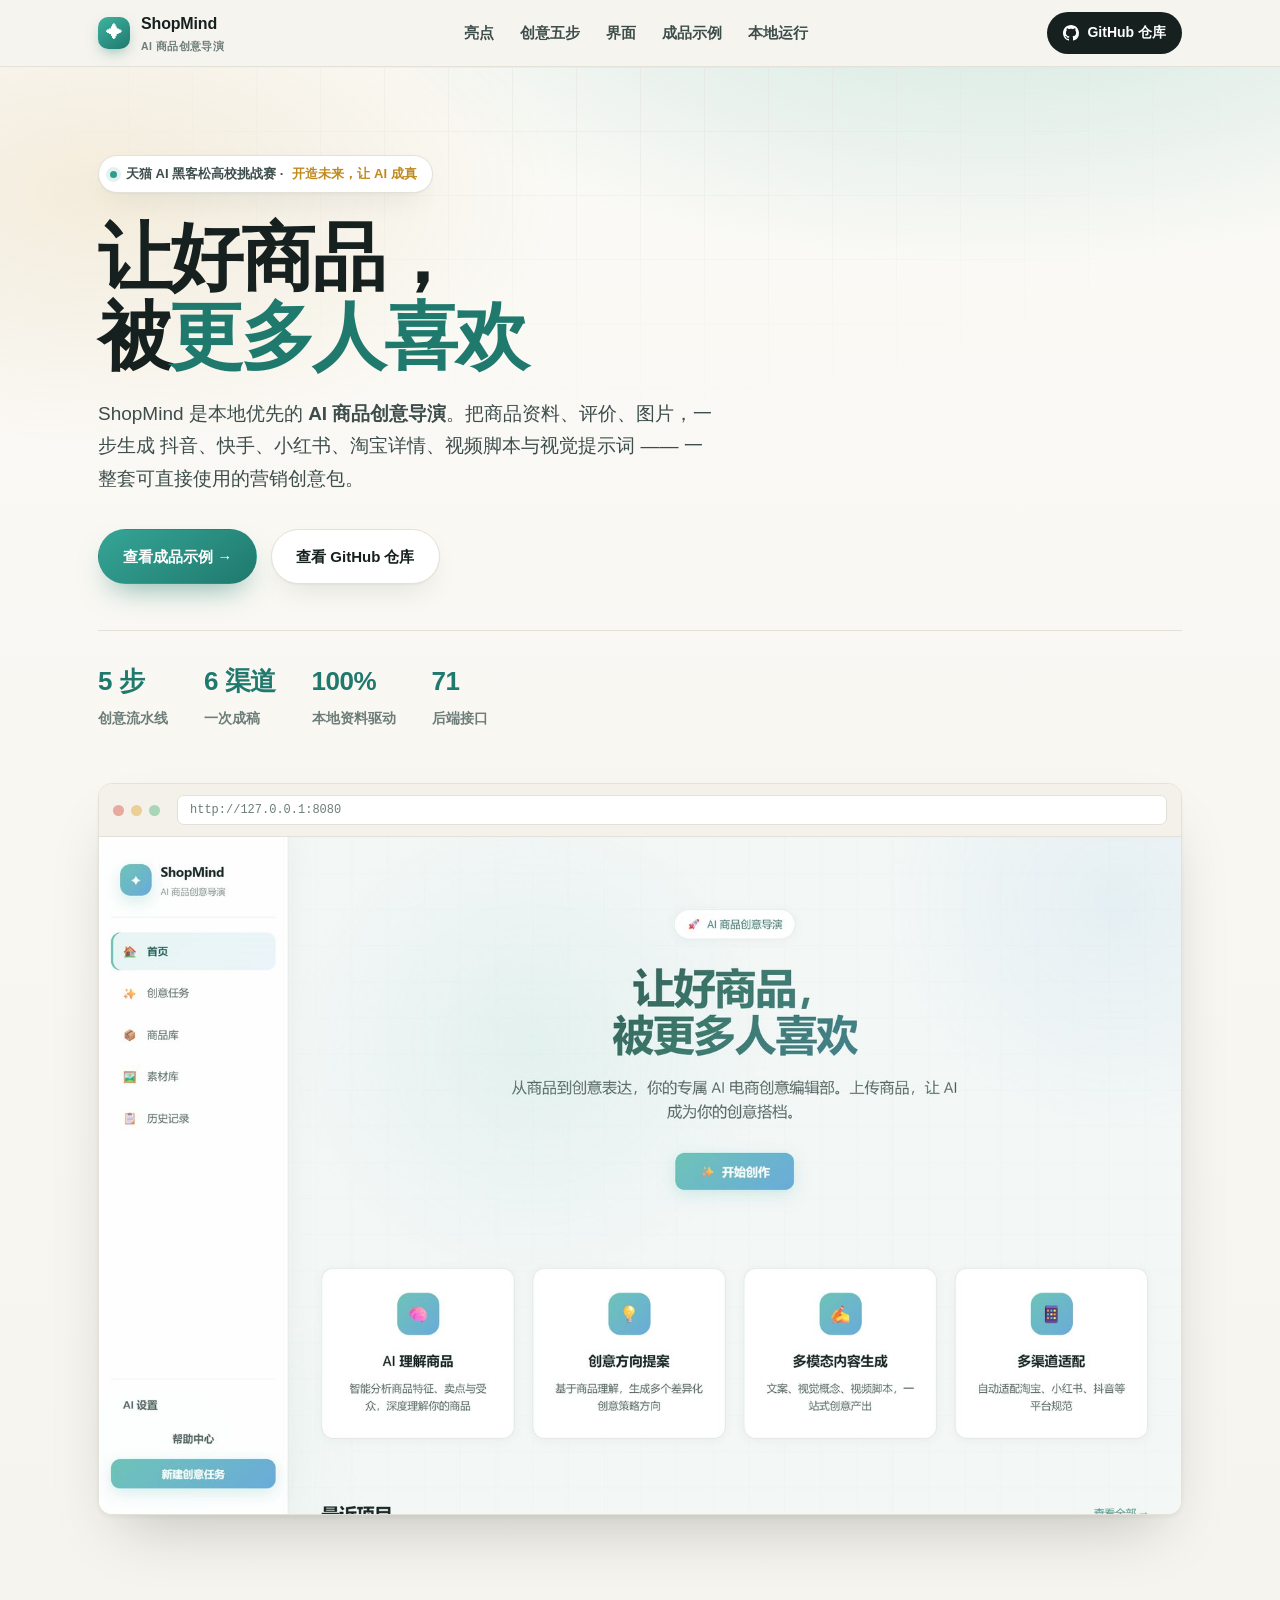
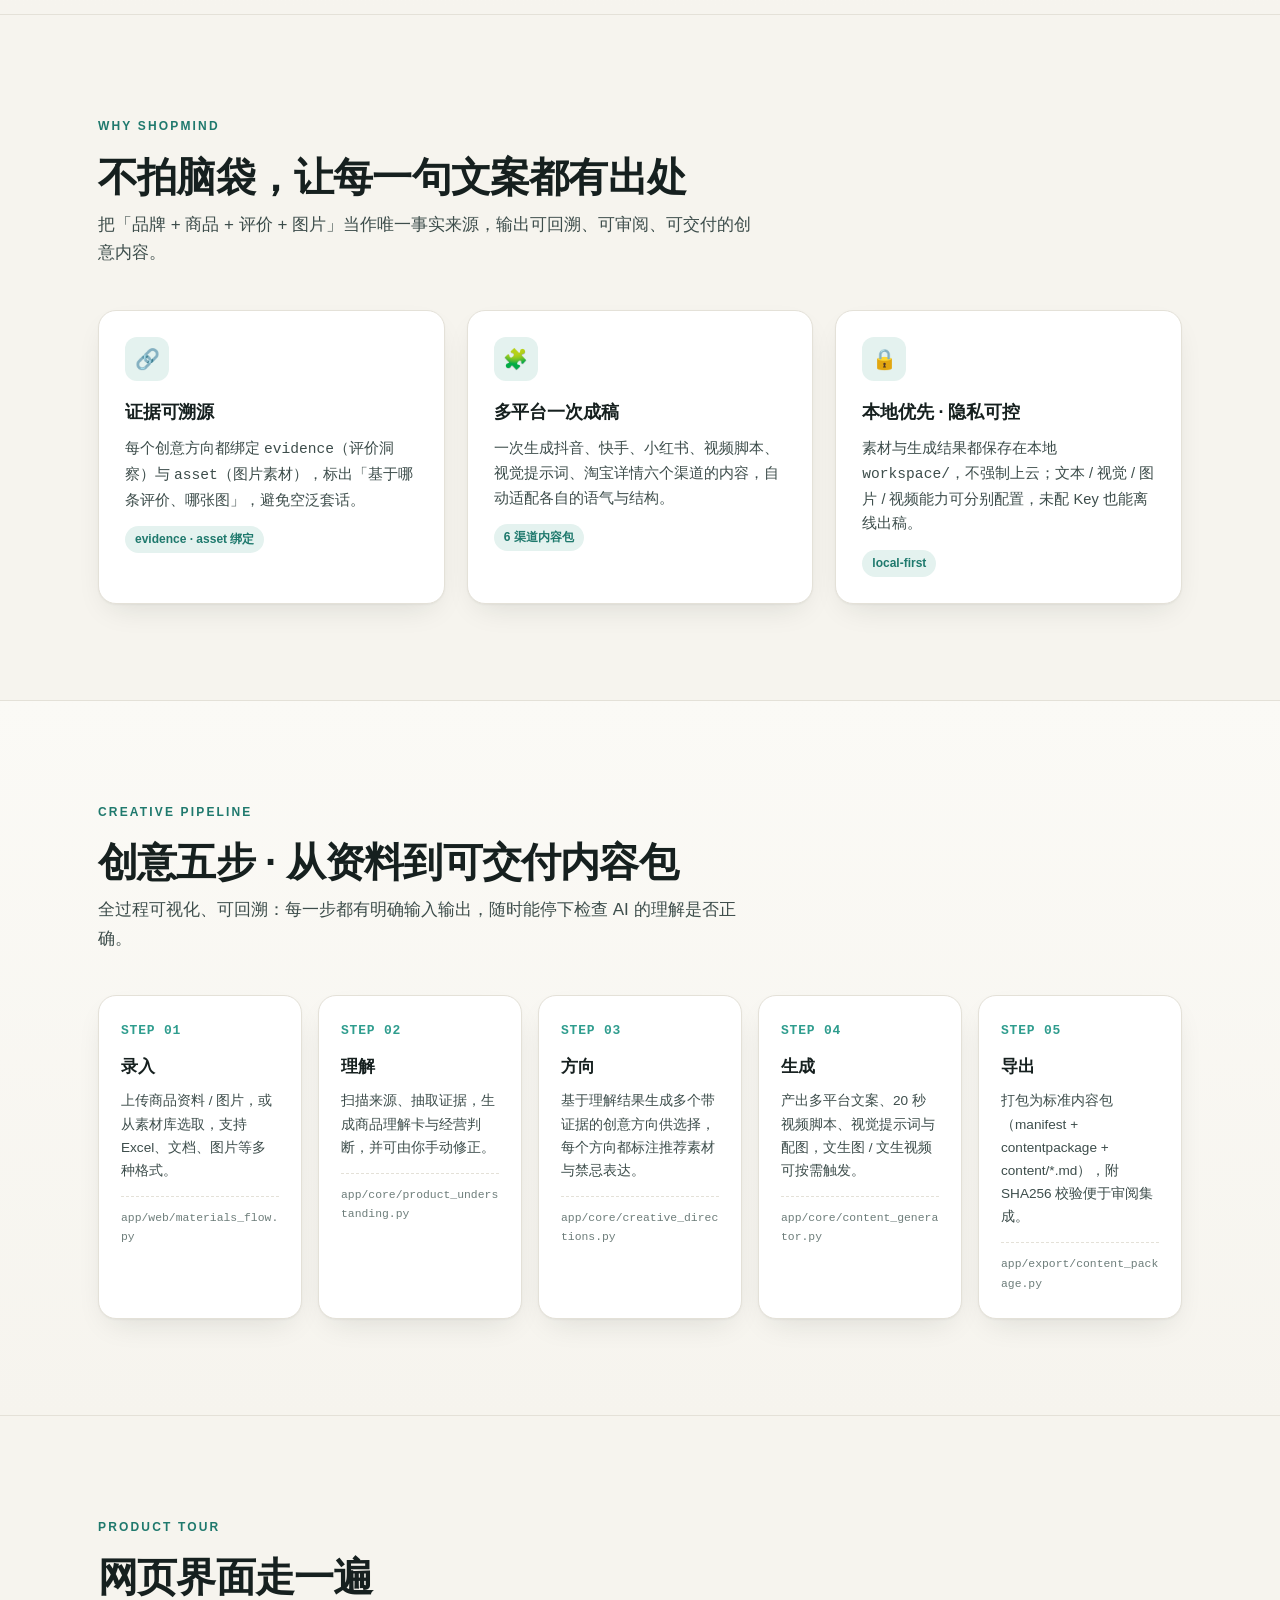
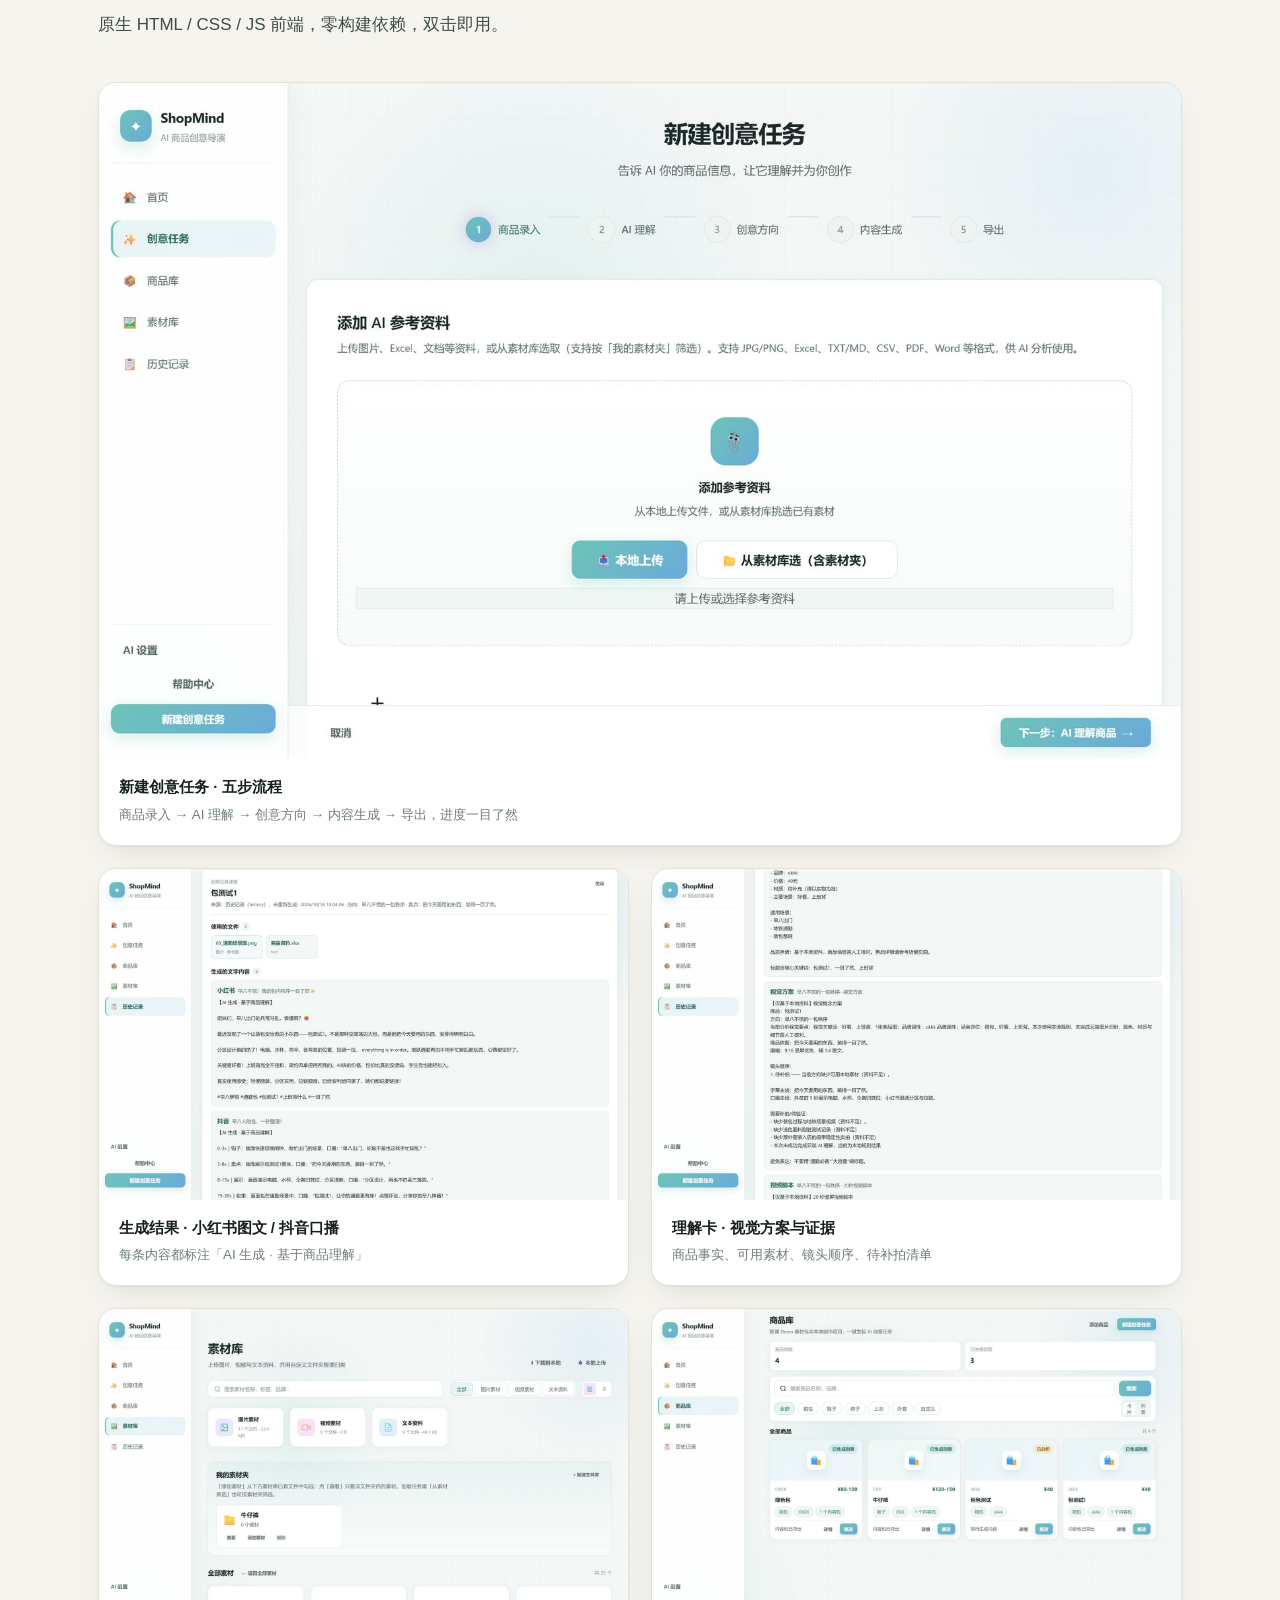
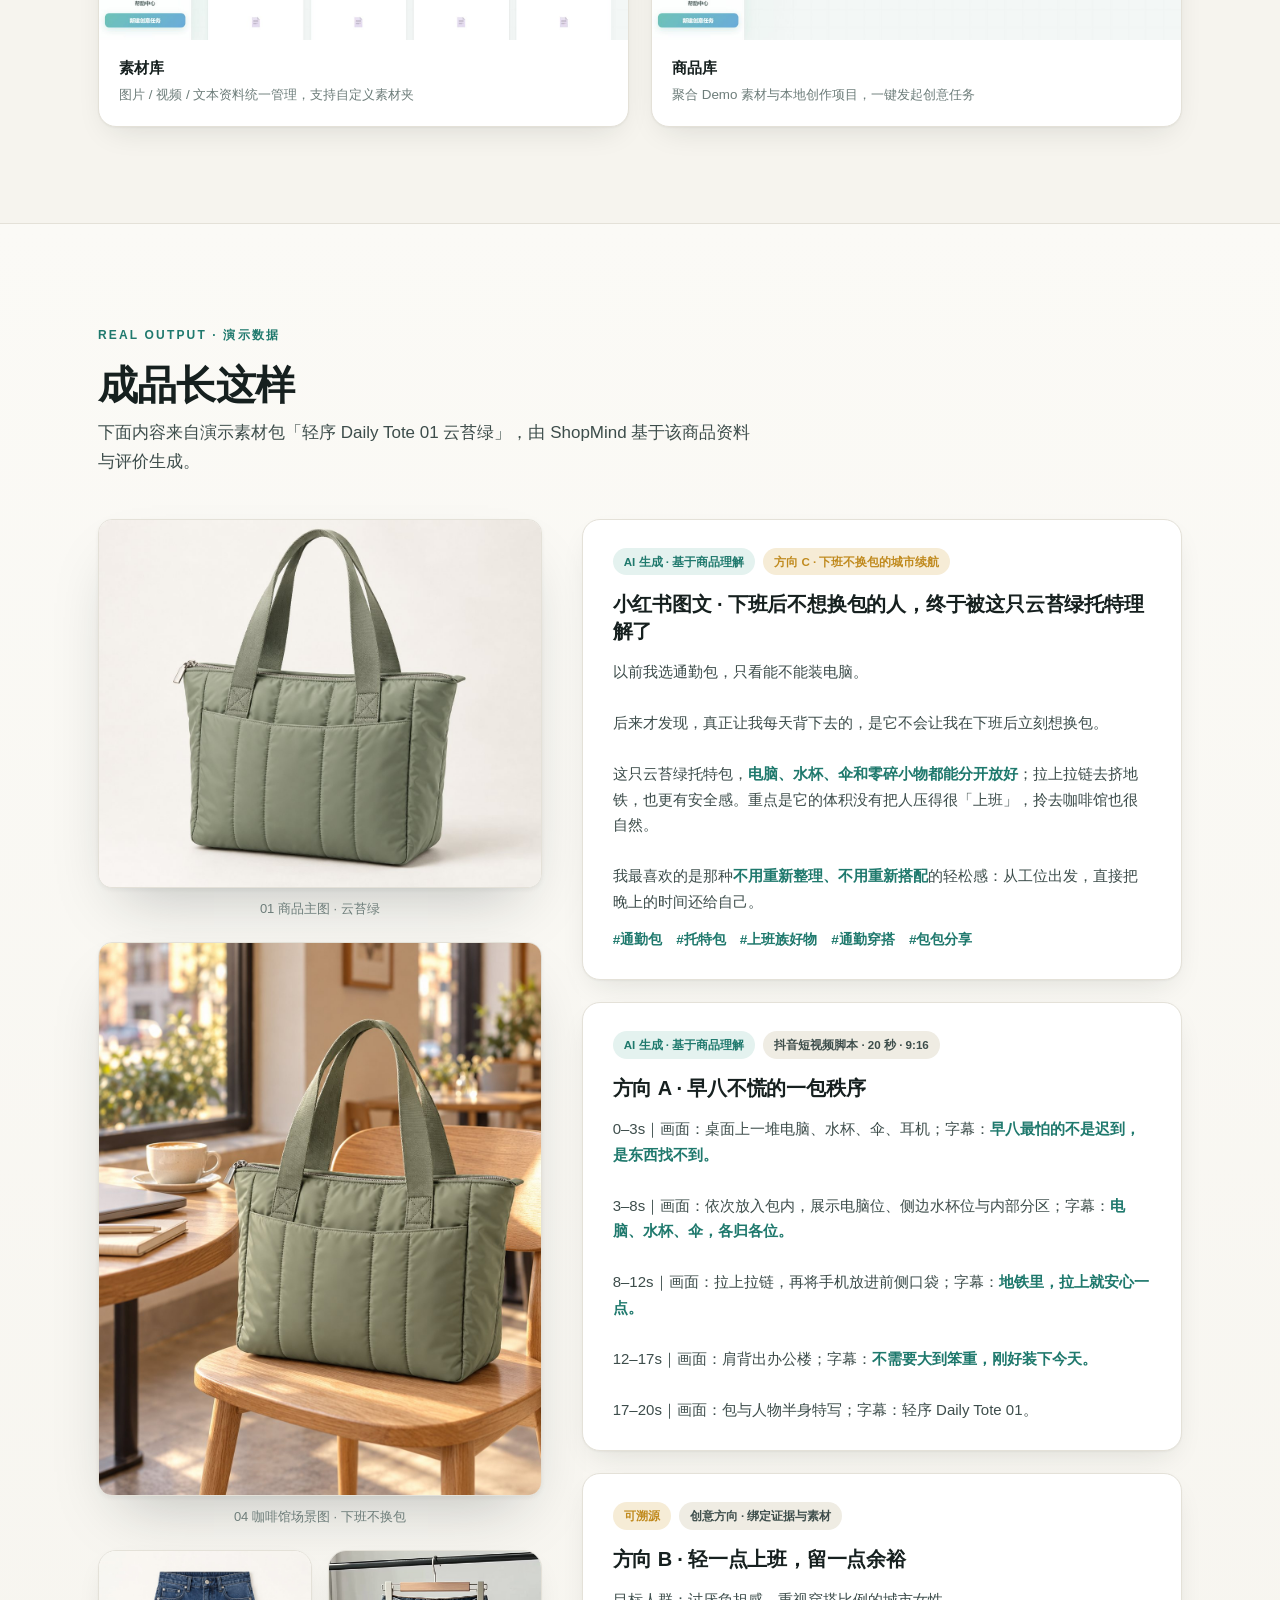
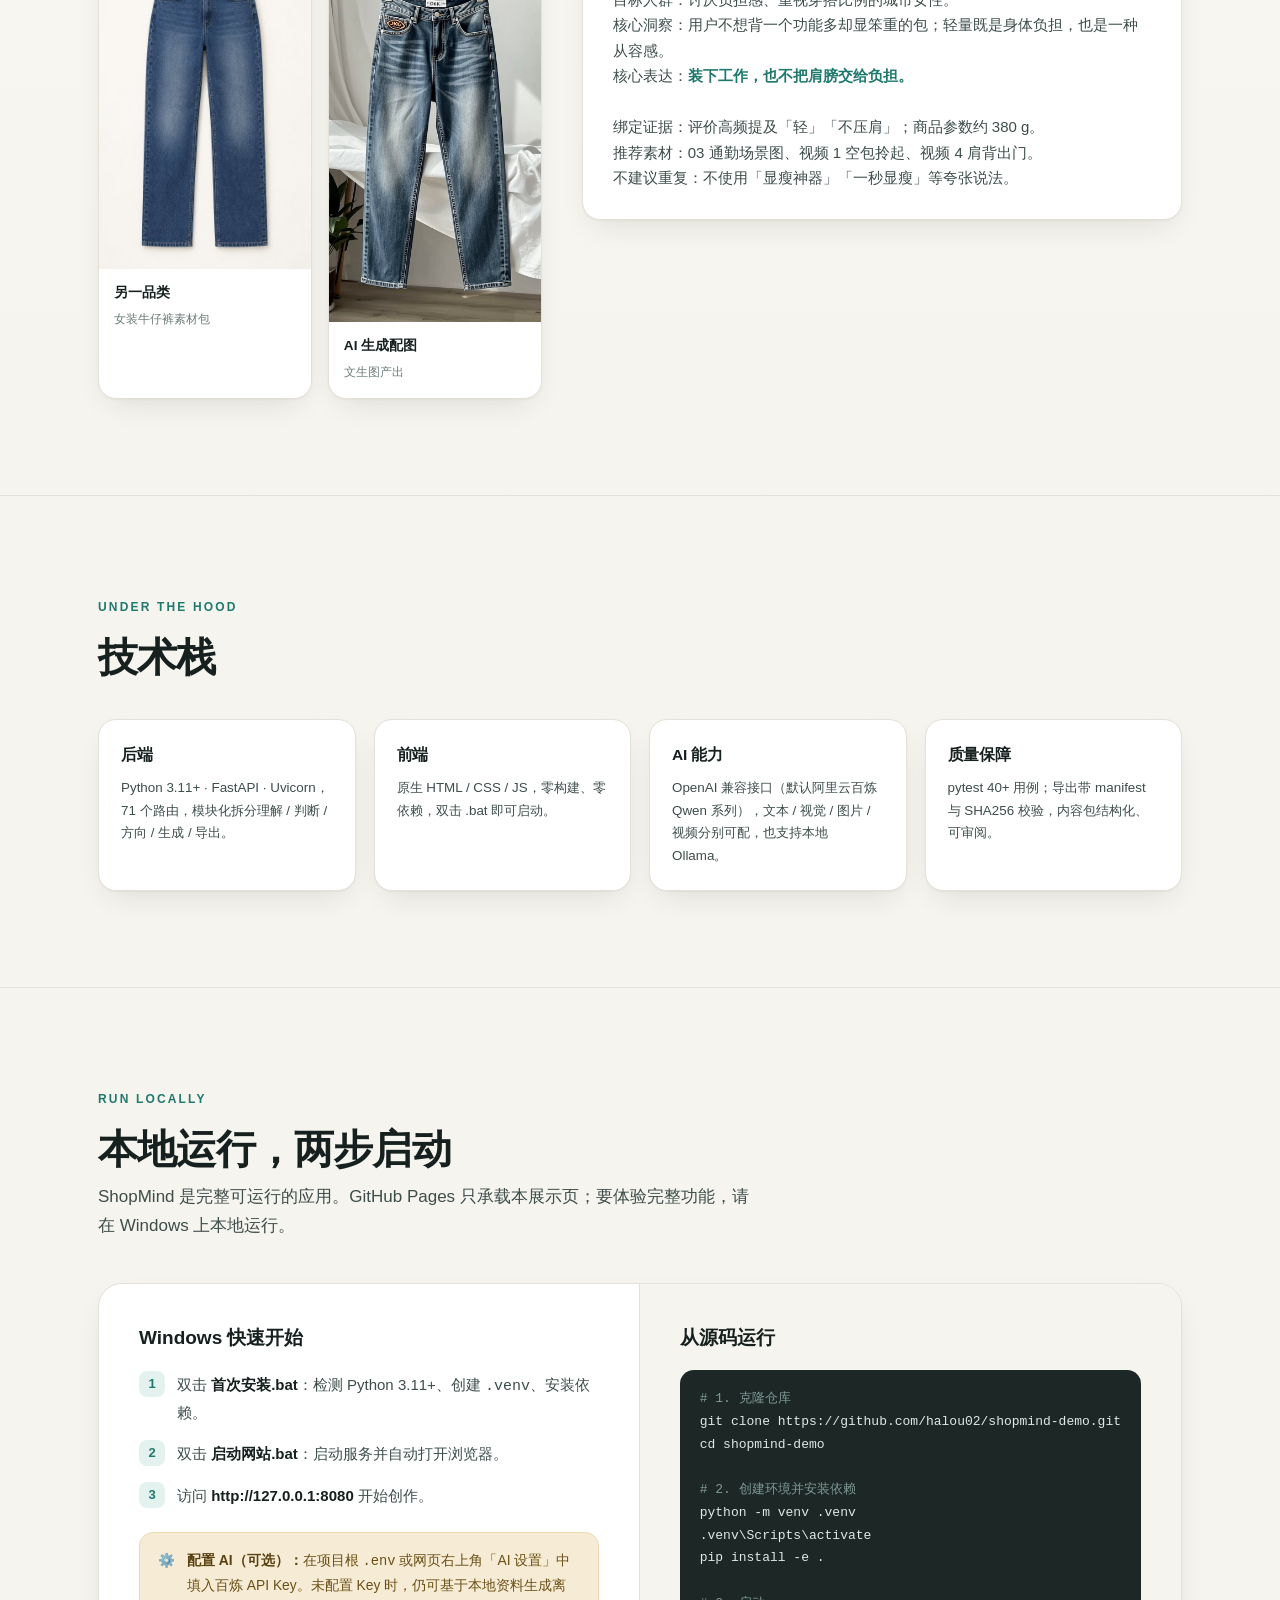
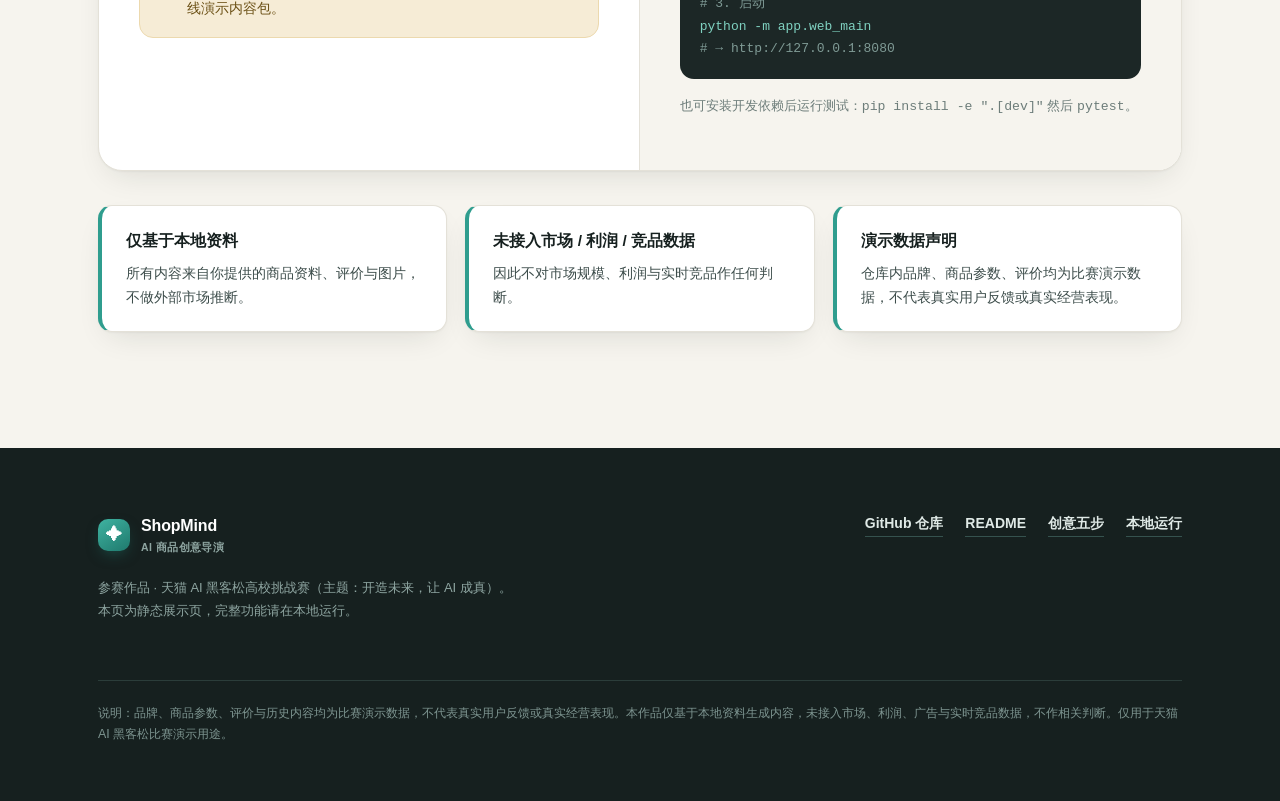
==== docs/index.html @ 2aa7b21a "docs: 新增 GitHub Pages 静态展示页（Hero/亮点/创意五步/界面/成品示例/本地运行/边界声明）" ====
<!DOCTYPE html>
<html lang="zh-CN">
<head>
<meta charset="UTF-8">
<meta name="viewport" content="width=device-width, initial-scale=1.0">
<title>ShopMind · AI 商品创意导演 | 天猫 AI 黑客松高校挑战赛</title>
<meta name="description" content="ShopMind —— 本地优先的 AI 商品创意导演。把商品资料、评价、图片，一步生成抖音 / 快手 / 小红书 / 淘宝详情 / 视频脚本 / 视觉提示词的整套营销创意包。">
<style>
  :root{
    --ink:#16201f;
    --ink-2:#3d4d4b;
    --ink-3:#6d7d7a;
    --teal:#2f9d8e;
    --teal-dark:#1f796d;
    --teal-soft:#e4f2ef;
    --sand:#f6f4ee;
    --sand-2:#efece3;
    --card:#ffffff;
    --line:#e4e1d8;
    --amber:#c08a1e;
    --amber-soft:#f6ecd6;
    --shadow:0 1px 2px rgba(22,32,31,.04),0 12px 32px -12px rgba(22,32,31,.14);
    --shadow-lg:0 2px 4px rgba(22,32,31,.05),0 30px 60px -24px rgba(22,32,31,.26);
    --r:18px;
    --maxw:1140px;
    --sans:-apple-system,BlinkMacSystemFont,"Segoe UI","PingFang SC","Hiragino Sans GB","Microsoft YaHei","Noto Sans SC",sans-serif;
  }
  *{box-sizing:border-box}
  html{scroll-behavior:smooth}
  body{
    margin:0;background:var(--sand);color:var(--ink);
    font-family:var(--sans);line-height:1.7;
    -webkit-font-smoothing:antialiased;text-rendering:optimizeLegibility;
  }
  a{color:inherit}
  img{max-width:100%;display:block}
  .wrap{max-width:var(--maxw);margin:0 auto;padding:0 28px}
  .eyebrow{
    font-size:12px;letter-spacing:.18em;text-transform:uppercase;
    color:var(--teal-dark);font-weight:700;
  }
  h2.section-title{
    font-size:clamp(26px,3.4vw,40px);line-height:1.2;margin:14px 0 10px;
    letter-spacing:-.02em;font-weight:800;
  }
  .section-sub{color:var(--ink-2);font-size:17px;max-width:660px;margin:0}
  section{padding:96px 0}
  hr.rule{border:none;border-top:1px solid var(--line);margin:0}

  /* ---------- NAV ---------- */
  header.nav{
    position:sticky;top:0;z-index:50;backdrop-filter:blur(14px);
    background:rgba(246,244,238,.82);border-bottom:1px solid var(--line);
  }
  .nav-inner{display:flex;align-items:center;justify-content:space-between;height:66px}
  .brand{display:flex;align-items:center;gap:11px;font-weight:800;letter-spacing:-.01em}
  .brand .mark{
    width:32px;height:32px;border-radius:10px;
    background:linear-gradient(145deg,#3fb3a1,#1f796d);
    display:grid;place-items:center;color:#fff;font-size:16px;
    box-shadow:0 6px 16px -6px rgba(31,121,109,.7);
  }
  .brand small{display:block;font-size:10.5px;color:var(--ink-3);font-weight:600;letter-spacing:.04em}
  .nav-links{display:flex;gap:26px;font-size:14.5px;font-weight:600;color:var(--ink-2)}
  .nav-links a{text-decoration:none;transition:color .2s}
  .nav-links a:hover{color:var(--teal-dark)}
  .nav-cta{
    display:inline-flex;align-items:center;gap:8px;background:var(--ink);color:#fff;
    font-size:14px;font-weight:700;text-decoration:none;padding:9px 16px;border-radius:999px;
    transition:transform .2s,background .2s;
  }
  .nav-cta:hover{background:var(--teal-dark);transform:translateY(-1px)}
  @media(max-width:820px){.nav-links{display:none}}

  /* ---------- HERO ---------- */
  .hero{
    position:relative;overflow:hidden;
    padding:88px 0 100px;
    background:
      radial-gradient(1100px 520px at 78% -8%, rgba(47,157,142,.22), transparent 62%),
      radial-gradient(760px 420px at 8% 8%, rgba(192,138,30,.12), transparent 60%),
      linear-gradient(180deg,#fbfaf6, var(--sand));
  }
  .hero::before{
    content:"";position:absolute;inset:0;pointer-events:none;opacity:.5;
    background-image:linear-gradient(var(--line) 1px,transparent 1px),
                     linear-gradient(90deg,var(--line) 1px,transparent 1px);
    background-size:64px 64px;
    -webkit-mask-image:radial-gradient(900px 500px at 50% 0%,#000,transparent 72%);
            mask-image:radial-gradient(900px 500px at 50% 0%,#000,transparent 72%);
  }
  .hero-inner{position:relative}
  .badge{
    display:inline-flex;align-items:center;gap:9px;
    background:#fff;border:1px solid var(--line);border-radius:999px;
    padding:7px 15px 7px 11px;font-size:13px;font-weight:600;color:var(--ink-2);
    box-shadow:var(--shadow);
  }
  .badge .dot{width:7px;height:7px;border-radius:50%;background:var(--teal);box-shadow:0 0 0 4px var(--teal-soft)}
  .badge b{color:var(--amber);font-weight:800}
  h1.hero-title{
    font-size:clamp(38px,6.4vw,74px);line-height:1.06;letter-spacing:-.035em;
    font-weight:850;margin:26px 0 0;max-width:16ch;
  }
  h1.hero-title .hl{
    color:var(--teal-dark);position:relative;white-space:nowrap;
  }
  h1.hero-title .hl::after{
    content:"";position:absolute;left:0;right:0;bottom:.04em;height:.22em;
    background:rgba(47,157,142,.18);border-radius:4px;z-index:-1;
  }
  .hero-lead{font-size:clamp(16px,1.55vw,19px);color:var(--ink-2);max-width:620px;margin:22px 0 0}
  .hero-actions{display:flex;flex-wrap:wrap;gap:14px;margin-top:34px}
  .btn{
    display:inline-flex;align-items:center;gap:9px;font-size:15px;font-weight:700;
    text-decoration:none;padding:14px 24px;border-radius:999px;transition:all .2s;
    border:1px solid transparent;
  }
  .btn-primary{
    background:linear-gradient(145deg,#35a596,#1f796d);color:#fff;
    box-shadow:0 14px 30px -12px rgba(31,121,109,.6);
  }
  .btn-primary:hover{transform:translateY(-2px);box-shadow:0 18px 36px -12px rgba(31,121,109,.7)}
  .btn-ghost{background:#fff;border-color:var(--line);color:var(--ink);box-shadow:var(--shadow)}
  .btn-ghost:hover{border-color:var(--teal);color:var(--teal-dark);transform:translateY(-2px)}
  .hero-stats{
    display:flex;flex-wrap:wrap;gap:36px;margin-top:46px;padding-top:28px;
    border-top:1px solid var(--line);
  }
  .hero-stats .stat b{display:block;font-size:26px;font-weight:850;letter-spacing:-.02em;color:var(--teal-dark)}
  .hero-stats .stat span{font-size:13.5px;color:var(--ink-3);font-weight:600}

  /* ---------- BROWSER FRAME ---------- */
  .frame{
    border-radius:14px;overflow:hidden;background:#fff;
    border:1px solid var(--line);box-shadow:var(--shadow-lg);
  }
  .frame .bar{
    display:flex;align-items:center;gap:7px;padding:11px 14px;
    background:#f3f1ea;border-bottom:1px solid var(--line);
  }
  .frame .bar i{width:11px;height:11px;border-radius:50%;background:#d8d4c8}
  .frame .bar i:nth-child(1){background:#e8a9a0}
  .frame .bar i:nth-child(2){background:#eccf94}
  .frame .bar i:nth-child(3){background:#a9d6b9}
  .frame .bar .url{
    margin-left:10px;flex:1;background:#fff;border:1px solid var(--line);
    border-radius:7px;padding:4px 12px;font-size:12px;color:var(--ink-3);
    font-family:ui-monospace,Menlo,Consolas,monospace;
  }
  .hero-shot{margin-top:52px}
  .hero-shot .frame{transform:perspective(1600px) rotateX(0deg)}

  /* ---------- CARD GRID ---------- */
  .grid{display:grid;gap:22px}
  .g3{grid-template-columns:repeat(3,1fr)}
  .g4{grid-template-columns:repeat(4,1fr)}
  @media(max-width:900px){.g3,.g4{grid-template-columns:1fr 1fr}}
  @media(max-width:600px){.g3,.g4{grid-template-columns:1fr}}
  .card{
    background:var(--card);border:1px solid var(--line);border-radius:var(--r);
    padding:26px;box-shadow:var(--shadow);transition:transform .25s,box-shadow .25s;
  }
  .card:hover{transform:translateY(-4px);box-shadow:var(--shadow-lg)}
  .card .ico{
    width:44px;height:44px;border-radius:12px;display:grid;place-items:center;
    background:var(--teal-soft);color:var(--teal-dark);font-size:20px;margin-bottom:16px;
  }
  .card h3{margin:0 0 8px;font-size:18px;font-weight:800;letter-spacing:-.01em}
  .card p{margin:0;color:var(--ink-2);font-size:14.6px}
  .card .tag{
    display:inline-block;margin-top:14px;font-size:12px;font-weight:700;
    color:var(--teal-dark);background:var(--teal-soft);padding:3px 10px;border-radius:999px;
  }

  /* ---------- STEPS ---------- */
  .steps{display:grid;gap:16px;grid-template-columns:repeat(5,1fr)}
  @media(max-width:960px){.steps{grid-template-columns:1fr 1fr}}
  @media(max-width:560px){.steps{grid-template-columns:1fr}}
  .step{
    position:relative;background:#fff;border:1px solid var(--line);border-radius:var(--r);
    padding:24px 22px;box-shadow:var(--shadow);
  }
  .step .n{
    font-family:ui-monospace,Menlo,Consolas,monospace;font-size:13px;font-weight:700;
    color:var(--teal);letter-spacing:.06em;
  }
  .step h3{margin:10px 0 8px;font-size:17px;font-weight:800}
  .step p{margin:0;font-size:13.6px;color:var(--ink-2)}
  .step code{
    display:block;margin-top:14px;font-size:11.4px;color:var(--ink-3);
    font-family:ui-monospace,Menlo,Consolas,monospace;word-break:break-all;
    padding-top:12px;border-top:1px dashed var(--line);
  }

  /* ---------- GALLERY ---------- */
  .gallery{display:grid;grid-template-columns:1fr 1fr;gap:22px;align-items:start}
  @media(max-width:800px){.gallery{grid-template-columns:1fr}}
  .shot{background:#fff;border:1px solid var(--line);border-radius:var(--r);overflow:hidden;box-shadow:var(--shadow)}
  .shot .cap{padding:15px 20px 18px}
  .shot .cap b{font-size:15px;font-weight:800;display:block}
  .shot .cap span{font-size:13.4px;color:var(--ink-3)}
  .shot.lg{grid-column:1/-1}

  /* ---------- OUTPUT SAMPLE ---------- */
  .sample{display:grid;grid-template-columns:.85fr 1.15fr;gap:40px;align-items:start}
  @media(max-width:860px){.sample{grid-template-columns:1fr}}
  .copybox{
    background:#fff;border:1px solid var(--line);border-radius:var(--r);
    padding:28px 30px;box-shadow:var(--shadow);
  }
  .copybox .meta{
    display:flex;flex-wrap:wrap;gap:8px;margin-bottom:16px;
  }
  .pill{
    font-size:11.6px;font-weight:700;padding:4px 11px;border-radius:999px;
    background:var(--sand-2);color:var(--ink-2);
  }
  .pill.ai{background:var(--teal-soft);color:var(--teal-dark)}
  .pill.ev{background:var(--amber-soft);color:var(--amber)}
  .copybox h3{margin:6px 0 14px;font-size:20px;font-weight:800;letter-spacing:-.01em;line-height:1.35}
  .copybox .body{font-size:15px;color:var(--ink-2);white-space:pre-line}
  .copybox .body em{color:var(--teal-dark);font-style:normal;font-weight:700}
  .copybox .hashtags{margin-top:14px;font-size:13.6px;color:var(--teal-dark);font-weight:600}
  .scene{margin-bottom:22px}
  .scene .frame{border-radius:14px}
  .scene .cap{font-size:13px;color:var(--ink-3);margin-top:10px;text-align:center}
  .mini-grid{display:grid;grid-template-columns:1fr 1fr;gap:16px;margin-top:20px}
  .mini-grid .shot .cap{padding:12px 15px 14px}
  .mini-grid .shot .cap b{font-size:13.6px}
  .mini-grid .shot .cap span{font-size:12.2px}

  /* ---------- ARCH ---------- */
  .arch{display:grid;grid-template-columns:repeat(4,1fr);gap:18px}
  @media(max-width:900px){.arch{grid-template-columns:1fr 1fr}}
  @media(max-width:560px){.arch{grid-template-columns:1fr}}
  .arch .card{padding:22px}
  .arch .card h3{font-size:15.5px}
  .arch .card p{font-size:13.4px}

  /* ---------- RUN ---------- */
  .run{background:#fff;border:1px solid var(--line);border-radius:24px;box-shadow:var(--shadow);overflow:hidden}
  .run-grid{display:grid;grid-template-columns:1fr 1fr}
  @media(max-width:800px){.run-grid{grid-template-columns:1fr}}
  .run-col{padding:38px 40px}
  .run-col+.run-col{border-left:1px solid var(--line);background:var(--sand)}
  @media(max-width:800px){.run-col+.run-col{border-left:none;border-top:1px solid var(--line)}}
  .run ol{margin:18px 0 0;padding-left:0;list-style:none;counter-reset:s}
  .run ol li{position:relative;padding-left:38px;margin-bottom:16px;font-size:15px;color:var(--ink-2)}
  .run ol li::before{
    counter-increment:s;content:counter(s);
    position:absolute;left:0;top:-1px;width:26px;height:26px;border-radius:8px;
    background:var(--teal-soft);color:var(--teal-dark);font-weight:800;font-size:13px;
    display:grid;place-items:center;
  }
  .run ol li b{color:var(--ink);font-weight:800}
  pre.code{
    background:#1c2726;color:#dfe9e6;border-radius:14px;padding:18px 20px;
    font-family:ui-monospace,Menlo,Consolas,monospace;font-size:13px;line-height:1.75;
    overflow-x:auto;margin:16px 0 0;
  }
  pre.code .c{color:#7f9a95}
  pre.code .k{color:#7fd1c0}
  .notice{
    display:flex;gap:12px;background:var(--amber-soft);border:1px solid #ecd9ae;
    border-radius:14px;padding:16px 18px;margin-top:24px;font-size:13.8px;color:#6b5015;
  }
  .notice b{color:#5a4210}

  /* ---------- BOUNDARY ---------- */
  .boundary{display:grid;grid-template-columns:repeat(3,1fr);gap:18px}
  @media(max-width:800px){.boundary{grid-template-columns:1fr}}
  .bd{
    background:#fff;border:1px solid var(--line);border-left:4px solid var(--teal);
    border-radius:14px;padding:22px 24px;box-shadow:var(--shadow);
  }
  .bd h3{margin:0 0 8px;font-size:15.5px;font-weight:800}
  .bd p{margin:0;font-size:13.8px;color:var(--ink-2)}

  /* ---------- FOOTER ---------- */
  footer{background:#16201f;color:#c8d4d1;padding:64px 0 46px;margin-top:20px}
  footer .wrap{display:flex;flex-wrap:wrap;gap:32px;justify-content:space-between;align-items:flex-start}
  footer .brand{color:#fff}
  footer .brand small{color:#8ea5a1}
  footer a.fl{color:#dfe9e6;text-decoration:none;border-bottom:1px solid #35524e}
  footer a.fl:hover{color:#fff}
  footer .fin{font-size:13px;color:#8ea5a1;max-width:560px;margin-top:20px;line-height:1.75}
  footer .flinks{display:flex;gap:22px;flex-wrap:wrap;font-size:14px;font-weight:600}
  .disclaimer{
    margin-top:44px;padding-top:22px;border-top:1px solid #2b3d3a;
    font-size:12.4px;color:#7d9490;
  }
</style>
</head>
<body>

<header class="nav">
  <div class="wrap nav-inner">
    <div class="brand">
      <span class="mark">✦</span>
      <span>ShopMind<small>AI 商品创意导演</small></span>
    </div>
    <nav class="nav-links">
      <a href="#value">亮点</a>
      <a href="#flow">创意五步</a>
      <a href="#ui">界面</a>
      <a href="#output">成品示例</a>
      <a href="#run">本地运行</a>
    </nav>
    <a class="nav-cta" href="https://github.com/halou02/shopmind-demo" target="_blank" rel="noopener">
      <svg width="16" height="16" viewBox="0 0 16 16" fill="currentColor" aria-hidden="true"><path d="M8 0C3.58 0 0 3.58 0 8c0 3.54 2.29 6.53 5.47 7.59.4.07.55-.17.55-.38 0-.19-.01-.82-.01-1.49-2.01.37-2.53-.49-2.69-.94-.09-.23-.48-.94-.82-1.13-.28-.15-.68-.52-.01-.53.63-.01 1.08.58 1.23.82.72 1.21 1.87.87 2.33.66.07-.52.28-.87.51-1.07-1.78-.2-3.64-.89-3.64-3.95 0-.87.31-1.59.82-2.15-.08-.2-.36-1.02.08-2.12 0 0 .67-.21 2.2.82.64-.18 1.32-.27 2-.27.68 0 1.36.09 2 .27 1.53-1.04 2.2-.82 2.2-.82.44 1.1.16 1.92.08 2.12.51.56.82 1.27.82 2.15 0 3.07-1.87 3.75-3.65 3.95.29.25.54.73.54 1.48 0 1.07-.01 1.93-.01 2.2 0 .21.15.46.55.38A8.01 8.01 0 0 0 16 8c0-4.42-3.58-8-8-8z"/></svg>
      GitHub 仓库
    </a>
  </div>
</header>

<!-- HERO -->
<section class="hero">
  <div class="wrap hero-inner">
    <span class="badge"><span class="dot"></span>天猫 AI 黑客松高校挑战赛 · <b>开造未来，让 AI 成真</b></span>
    <h1 class="hero-title">让好商品，<br>被<span class="hl">更多人喜欢</span></h1>
    <p class="hero-lead">
      ShopMind 是本地优先的 <strong>AI 商品创意导演</strong>。把商品资料、评价、图片，一步生成
      抖音、快手、小红书、淘宝详情、视频脚本与视觉提示词 —— 一整套可直接使用的营销创意包。
    </p>
    <div class="hero-actions">
      <a class="btn btn-primary" href="#output">查看成品示例 →</a>
      <a class="btn btn-ghost" href="https://github.com/halou02/shopmind-demo" target="_blank" rel="noopener">查看 GitHub 仓库</a>
    </div>
    <div class="hero-stats">
      <div class="stat"><b>5 步</b><span>创意流水线</span></div>
      <div class="stat"><b>6 渠道</b><span>一次成稿</span></div>
      <div class="stat"><b>100%</b><span>本地资料驱动</span></div>
      <div class="stat"><b>71</b><span>后端接口</span></div>
    </div>

    <div class="hero-shot">
      <div class="frame">
        <div class="bar"><i></i><i></i><i></i><span class="url">http://127.0.0.1:8080</span></div>
        <img src="./assets/shot-home.jpg" alt="ShopMind 首页界面" loading="lazy">
      </div>
    </div>
  </div>
</section>

<hr class="rule">

<!-- VALUE -->
<section id="value">
  <div class="wrap">
    <span class="eyebrow">Why ShopMind</span>
    <h2 class="section-title">不拍脑袋，让每一句文案都有出处</h2>
    <p class="section-sub">把「品牌 + 商品 + 评价 + 图片」当作唯一事实来源，输出可回溯、可审阅、可交付的创意内容。</p>
    <div class="grid g3" style="margin-top:42px">
      <div class="card">
        <div class="ico">🔗</div>
        <h3>证据可溯源</h3>
        <p>每个创意方向都绑定 <code>evidence</code>（评价洞察）与 <code>asset</code>（图片素材），标出「基于哪条评价、哪张图」，避免空泛套话。</p>
        <span class="tag">evidence · asset 绑定</span>
      </div>
      <div class="card">
        <div class="ico">🧩</div>
        <h3>多平台一次成稿</h3>
        <p>一次生成抖音、快手、小红书、视频脚本、视觉提示词、淘宝详情六个渠道的内容，自动适配各自的语气与结构。</p>
        <span class="tag">6 渠道内容包</span>
      </div>
      <div class="card">
        <div class="ico">🔒</div>
        <h3>本地优先 · 隐私可控</h3>
        <p>素材与生成结果都保存在本地 <code>workspace/</code>，不强制上云；文本 / 视觉 / 图片 / 视频能力可分别配置，未配 Key 也能离线出稿。</p>
        <span class="tag">local-first</span>
      </div>
    </div>
  </div>
</section>

<hr class="rule">

<!-- FLOW -->
<section id="flow" style="background:linear-gradient(180deg,#fbfaf6,var(--sand))">
  <div class="wrap">
    <span class="eyebrow">Creative Pipeline</span>
    <h2 class="section-title">创意五步 · 从资料到可交付内容包</h2>
    <p class="section-sub">全过程可视化、可回溯：每一步都有明确输入输出，随时能停下检查 AI 的理解是否正确。</p>
    <div class="steps" style="margin-top:42px">
      <div class="step">
        <div class="n">STEP 01</div>
        <h3>录入</h3>
        <p>上传商品资料 / 图片，或从素材库选取，支持 Excel、文档、图片等多种格式。</p>
        <code>app/web/materials_flow.py</code>
      </div>
      <div class="step">
        <div class="n">STEP 02</div>
        <h3>理解</h3>
        <p>扫描来源、抽取证据，生成商品理解卡与经营判断，并可由你手动修正。</p>
        <code>app/core/product_understanding.py</code>
      </div>
      <div class="step">
        <div class="n">STEP 03</div>
        <h3>方向</h3>
        <p>基于理解结果生成多个带证据的创意方向供选择，每个方向都标注推荐素材与禁忌表达。</p>
        <code>app/core/creative_directions.py</code>
      </div>
      <div class="step">
        <div class="n">STEP 04</div>
        <h3>生成</h3>
        <p>产出多平台文案、20 秒视频脚本、视觉提示词与配图，文生图 / 文生视频可按需触发。</p>
        <code>app/core/content_generator.py</code>
      </div>
      <div class="step">
        <div class="n">STEP 05</div>
        <h3>导出</h3>
        <p>打包为标准内容包（manifest + contentpackage + content/*.md），附 SHA256 校验便于审阅集成。</p>
        <code>app/export/content_package.py</code>
      </div>
    </div>
  </div>
</section>

<hr class="rule">

<!-- UI -->
<section id="ui">
  <div class="wrap">
    <span class="eyebrow">Product Tour</span>
    <h2 class="section-title">网页界面走一遍</h2>
    <p class="section-sub">原生 HTML / CSS / JS 前端，零构建依赖，双击即用。</p>
    <div class="gallery" style="margin-top:42px">
      <div class="shot lg">
        <img src="./assets/shot-steps.jpg" alt="新建创意任务 · 创意五步流程" loading="lazy">
        <div class="cap"><b>新建创意任务 · 五步流程</b><span>商品录入 → AI 理解 → 创意方向 → 内容生成 → 导出，进度一目了然</span></div>
      </div>
      <div class="shot">
        <img src="./assets/shot-detail.jpg" alt="生成的文字内容" loading="lazy">
        <div class="cap"><b>生成结果 · 小红书图文 / 抖音口播</b><span>每条内容都标注「AI 生成 · 基于商品理解」</span></div>
      </div>
      <div class="shot">
        <img src="./assets/shot-detail2.jpg" alt="商品理解卡与视觉方案" loading="lazy">
        <div class="cap"><b>理解卡 · 视觉方案与证据</b><span>商品事实、可用素材、镜头顺序、待补拍清单</span></div>
      </div>
      <div class="shot">
        <img src="./assets/shot-materials.jpg" alt="素材库" loading="lazy">
        <div class="cap"><b>素材库</b><span>图片 / 视频 / 文本资料统一管理，支持自定义素材夹</span></div>
      </div>
      <div class="shot">
        <img src="./assets/shot-library.jpg" alt="商品库" loading="lazy">
        <div class="cap"><b>商品库</b><span>聚合 Demo 素材与本地创作项目，一键发起创意任务</span></div>
      </div>
    </div>
  </div>
</section>

<hr class="rule">

<!-- OUTPUT -->
<section id="output" style="background:linear-gradient(180deg,#fbfaf6,var(--sand))">
  <div class="wrap">
    <span class="eyebrow">Real Output · 演示数据</span>
    <h2 class="section-title">成品长这样</h2>
    <p class="section-sub">下面内容来自演示素材包「轻序 Daily Tote 01 云苔绿」，由 ShopMind 基于该商品资料与评价生成。</p>

    <div class="sample" style="margin-top:42px">
      <div>
        <div class="scene">
          <div class="frame"><img src="./assets/product-bag.jpg" alt="云苔绿通勤托特包 商品主图" loading="lazy"></div>
          <div class="cap">01 商品主图 · 云苔绿</div>
        </div>
        <div class="scene">
          <div class="frame"><img src="./assets/product-bag-scene.jpg" alt="咖啡馆场景图" loading="lazy"></div>
          <div class="cap">04 咖啡馆场景图 · 下班不换包</div>
        </div>
        <div class="mini-grid">
          <div class="shot"><img src="./assets/product-jeans.jpg" alt="牛仔裤商品图" loading="lazy"><div class="cap"><b>另一品类</b><span>女装牛仔裤素材包</span></div></div>
          <div class="shot"><img src="./assets/ai-01.jpg" alt="AI 生成配图" loading="lazy"><div class="cap"><b>AI 生成配图</b><span>文生图产出</span></div></div>
        </div>
      </div>

      <div>
        <div class="copybox">
          <div class="meta">
            <span class="pill ai">AI 生成 · 基于商品理解</span>
            <span class="pill ev">方向 C · 下班不换包的城市续航</span>
          </div>
          <h3>小红书图文 · 下班后不想换包的人，终于被这只云苔绿托特理解了</h3>
          <div class="body">以前我选通勤包，只看能不能装电脑。

后来才发现，真正让我每天背下去的，是它不会让我在下班后立刻想换包。

这只云苔绿托特包，<em>电脑、水杯、伞和零碎小物都能分开放好</em>；拉上拉链去挤地铁，也更有安全感。重点是它的体积没有把人压得很「上班」，拎去咖啡馆也很自然。

我最喜欢的是那种<em>不用重新整理、不用重新搭配</em>的轻松感：从工位出发，直接把晚上的时间还给自己。</div>
          <div class="hashtags">#通勤包　#托特包　#上班族好物　#通勤穿搭　#包包分享</div>
        </div>

        <div class="copybox" style="margin-top:22px">
          <div class="meta">
            <span class="pill ai">AI 生成 · 基于商品理解</span>
            <span class="pill">抖音短视频脚本 · 20 秒 · 9:16</span>
          </div>
          <h3>方向 A · 早八不慌的一包秩序</h3>
          <div class="body">0–3s｜画面：桌面上一堆电脑、水杯、伞、耳机；字幕：<em>早八最怕的不是迟到，是东西找不到。</em>

3–8s｜画面：依次放入包内，展示电脑位、侧边水杯位与内部分区；字幕：<em>电脑、水杯、伞，各归各位。</em>

8–12s｜画面：拉上拉链，再将手机放进前侧口袋；字幕：<em>地铁里，拉上就安心一点。</em>

12–17s｜画面：肩背出办公楼；字幕：<em>不需要大到笨重，刚好装下今天。</em>

17–20s｜画面：包与人物半身特写；字幕：轻序 Daily Tote 01。</div>
        </div>

        <div class="copybox" style="margin-top:22px">
          <div class="meta">
            <span class="pill ev">可溯源</span>
            <span class="pill">创意方向 · 绑定证据与素材</span>
          </div>
          <h3>方向 B · 轻一点上班，留一点余裕</h3>
          <div class="body">目标人群：讨厌负担感、重视穿搭比例的城市女性。
核心洞察：用户不想背一个功能多却显笨重的包；轻量既是身体负担，也是一种从容感。
核心表达：<em>装下工作，也不把肩膀交给负担。</em>

绑定证据：评价高频提及「轻」「不压肩」；商品参数约 380 g。
推荐素材：03 通勤场景图、视频 1 空包拎起、视频 4 肩背出门。
不建议重复：不使用「显瘦神器」「一秒显瘦」等夸张说法。</div>
        </div>
      </div>
    </div>
  </div>
</section>

<hr class="rule">

<!-- TECH -->
<section id="tech">
  <div class="wrap">
    <span class="eyebrow">Under The Hood</span>
    <h2 class="section-title">技术栈</h2>
    <div class="arch" style="margin-top:38px">
      <div class="card"><h3>后端</h3><p>Python 3.11+ · FastAPI · Uvicorn，71 个路由，模块化拆分理解 / 判断 / 方向 / 生成 / 导出。</p></div>
      <div class="card"><h3>前端</h3><p>原生 HTML / CSS / JS，零构建、零依赖，双击 .bat 即可启动。</p></div>
      <div class="card"><h3>AI 能力</h3><p>OpenAI 兼容接口（默认阿里云百炼 Qwen 系列），文本 / 视觉 / 图片 / 视频分别可配，也支持本地 Ollama。</p></div>
      <div class="card"><h3>质量保障</h3><p>pytest 40+ 用例；导出带 manifest 与 SHA256 校验，内容包结构化、可审阅。</p></div>
    </div>
  </div>
</section>

<hr class="rule">

<!-- RUN -->
<section id="run">
  <div class="wrap">
    <span class="eyebrow">Run Locally</span>
    <h2 class="section-title">本地运行，两步启动</h2>
    <p class="section-sub">ShopMind 是完整可运行的应用。GitHub Pages 只承载本展示页；要体验完整功能，请在 Windows 上本地运行。</p>

    <div class="run" style="margin-top:42px">
      <div class="run-grid">
        <div class="run-col">
          <h3 style="margin:0 0 4px;font-size:19px">Windows 快速开始</h3>
          <ol>
            <li>双击 <b>首次安装.bat</b>：检测 Python 3.11+、创建 <code>.venv</code>、安装依赖。</li>
            <li>双击 <b>启动网站.bat</b>：启动服务并自动打开浏览器。</li>
            <li>访问 <b>http://127.0.0.1:8080</b> 开始创作。</li>
          </ol>
          <div class="notice">
            <span>⚙️</span>
            <span><b>配置 AI（可选）：</b>在项目根 <code>.env</code> 或网页右上角「AI 设置」中填入百炼 API Key。未配置 Key 时，仍可基于本地资料生成离线演示内容包。</span>
          </div>
        </div>
        <div class="run-col">
          <h3 style="margin:0 0 4px;font-size:19px">从源码运行</h3>
<pre class="code"><span class="c"># 1. 克隆仓库</span>
git clone https://github.com/halou02/shopmind-demo.git
cd shopmind-demo

<span class="c"># 2. 创建环境并安装依赖</span>
python -m venv .venv
.venv\Scripts\activate
pip install -e .

<span class="c"># 3. 启动</span>
<span class="k">python -m app.web_main</span>
<span class="c"># → http://127.0.0.1:8080</span></pre>
          <p style="font-size:13.2px;color:var(--ink-3);margin-top:16px">
            也可安装开发依赖后运行测试：<code>pip install -e ".[dev]"</code> 然后 <code>pytest</code>。
          </p>
        </div>
      </div>
    </div>

    <div class="boundary" style="margin-top:34px">
      <div class="bd"><h3>仅基于本地资料</h3><p>所有内容来自你提供的商品资料、评价与图片，不做外部市场推断。</p></div>
      <div class="bd"><h3>未接入市场 / 利润 / 竞品数据</h3><p>因此不对市场规模、利润与实时竞品作任何判断。</p></div>
      <div class="bd"><h3>演示数据声明</h3><p>仓库内品牌、商品参数、评价均为比赛演示数据，不代表真实用户反馈或真实经营表现。</p></div>
    </div>
  </div>
</section>

<!-- FOOTER -->
<footer>
  <div class="wrap">
    <div>
      <div class="brand">
        <span class="mark">✦</span>
        <span>ShopMind<small>AI 商品创意导演</small></span>
      </div>
      <p class="fin">参赛作品 · 天猫 AI 黑客松高校挑战赛（主题：开造未来，让 AI 成真）。<br>本页为静态展示页，完整功能请在本地运行。</p>
    </div>
    <div class="flinks">
      <a class="fl" href="https://github.com/halou02/shopmind-demo" target="_blank" rel="noopener">GitHub 仓库</a>
      <a class="fl" href="https://github.com/halou02/shopmind-demo#readme" target="_blank" rel="noopener">README</a>
      <a class="fl" href="#flow">创意五步</a>
      <a class="fl" href="#run">本地运行</a>
    </div>
  </div>
  <div class="wrap">
    <p class="disclaimer">
      说明：品牌、商品参数、评价与历史内容均为比赛演示数据，不代表真实用户反馈或真实经营表现。本作品仅基于本地资料生成内容，未接入市场、利润、广告与实时竞品数据，不作相关判断。仅用于天猫 AI 黑客松比赛演示用途。
    </p>
  </div>
</footer>

</body>
</html>
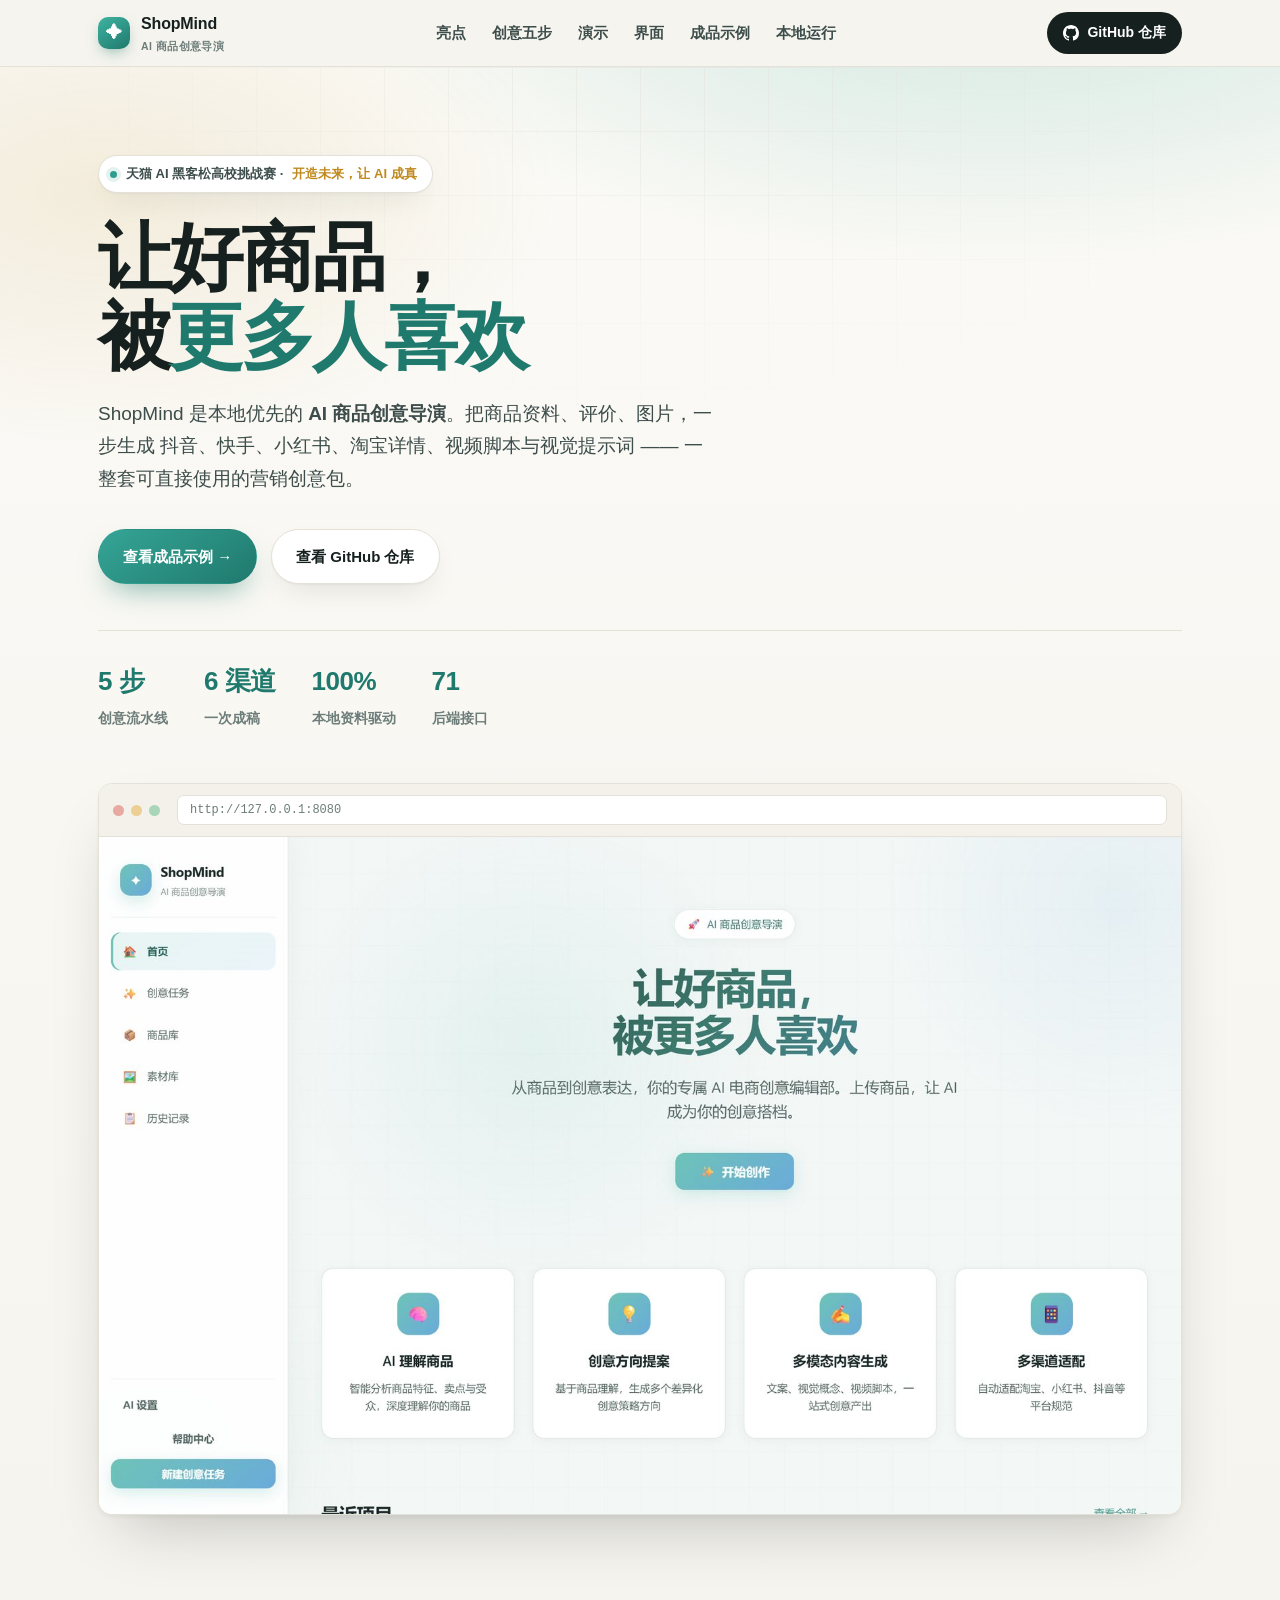
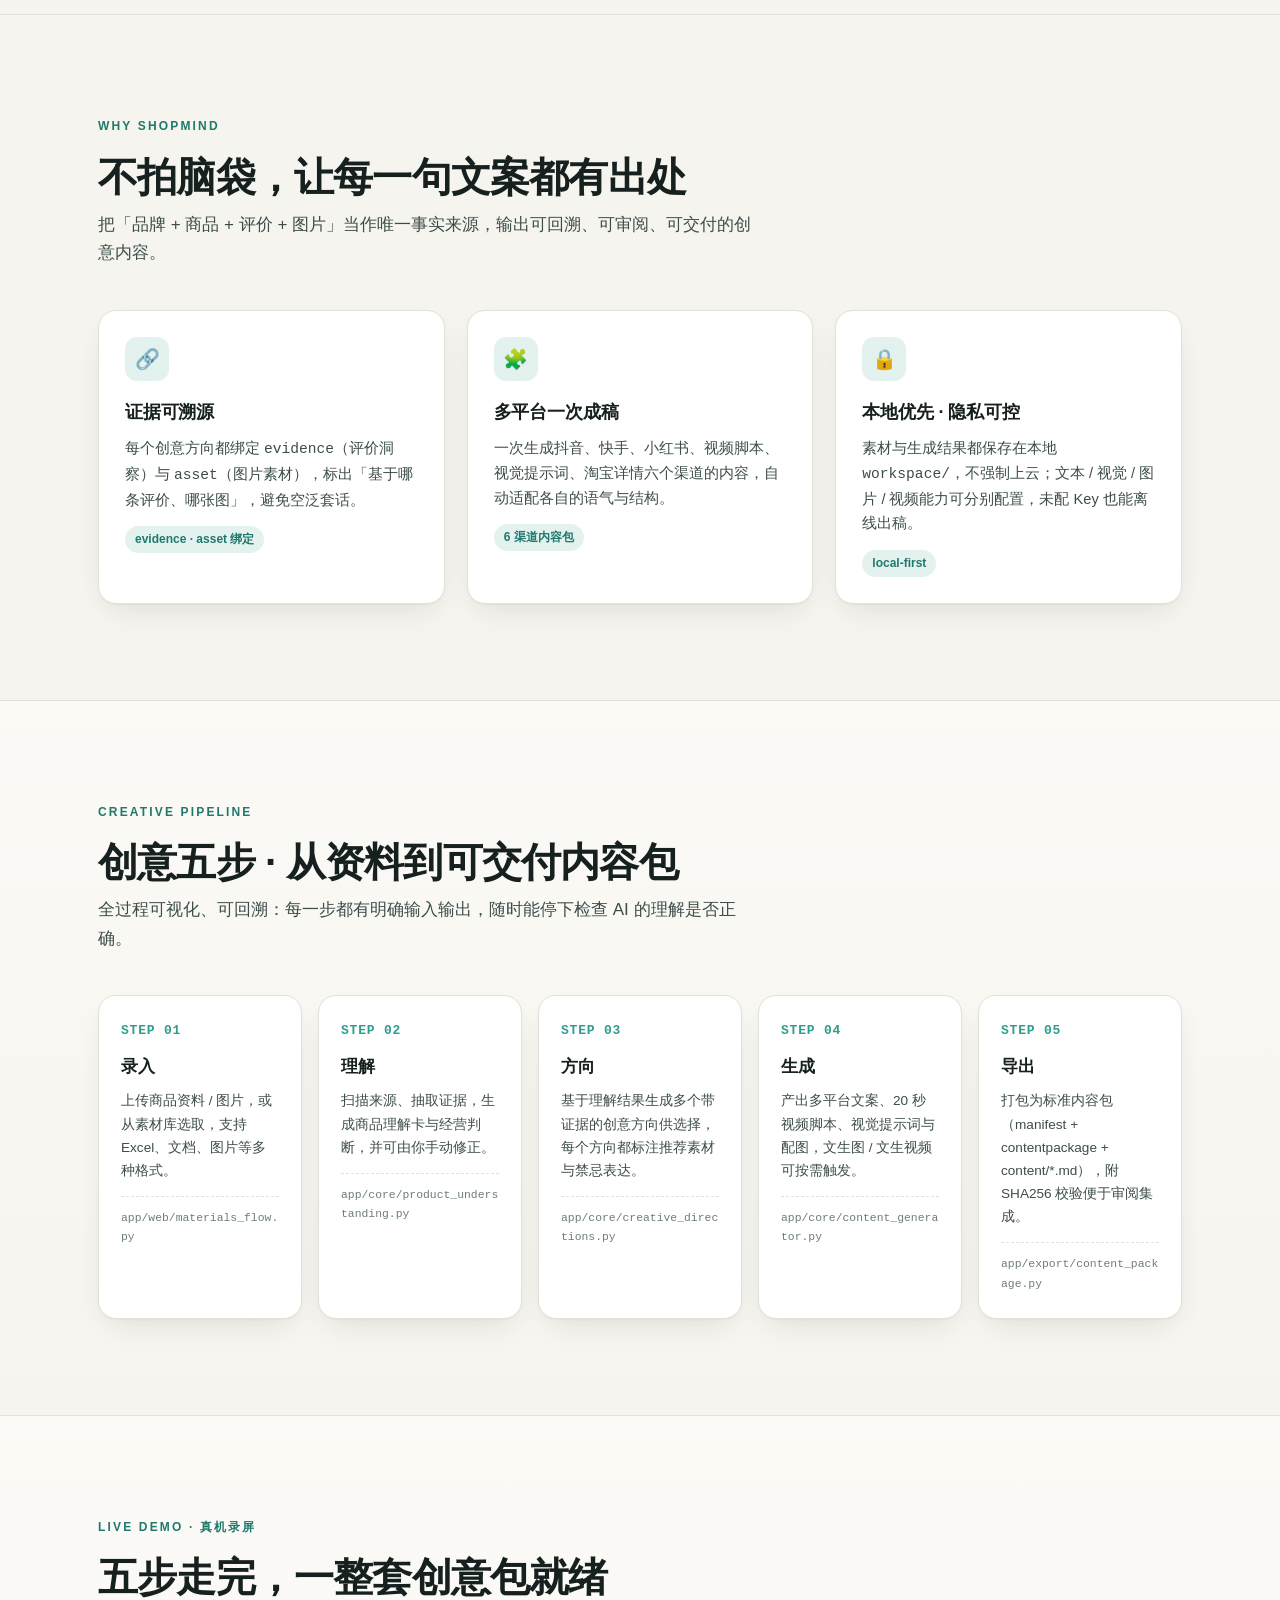
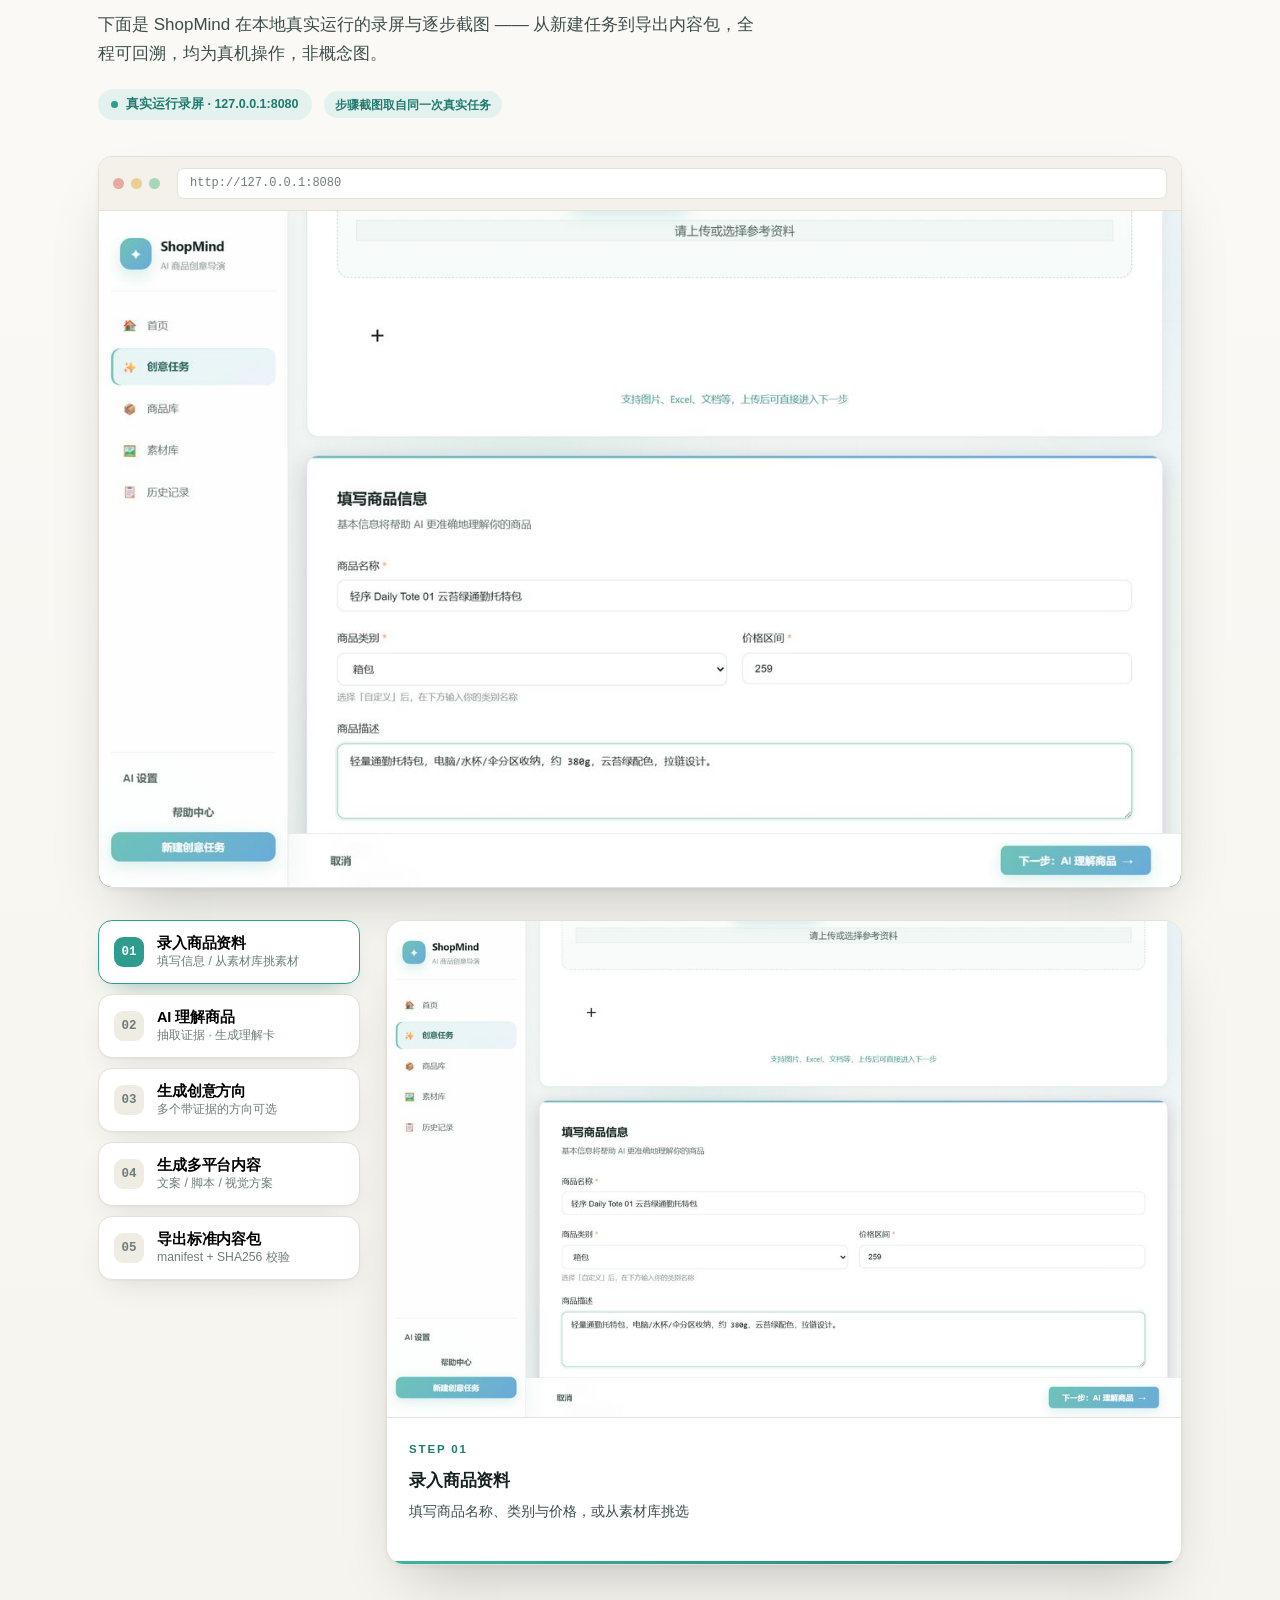
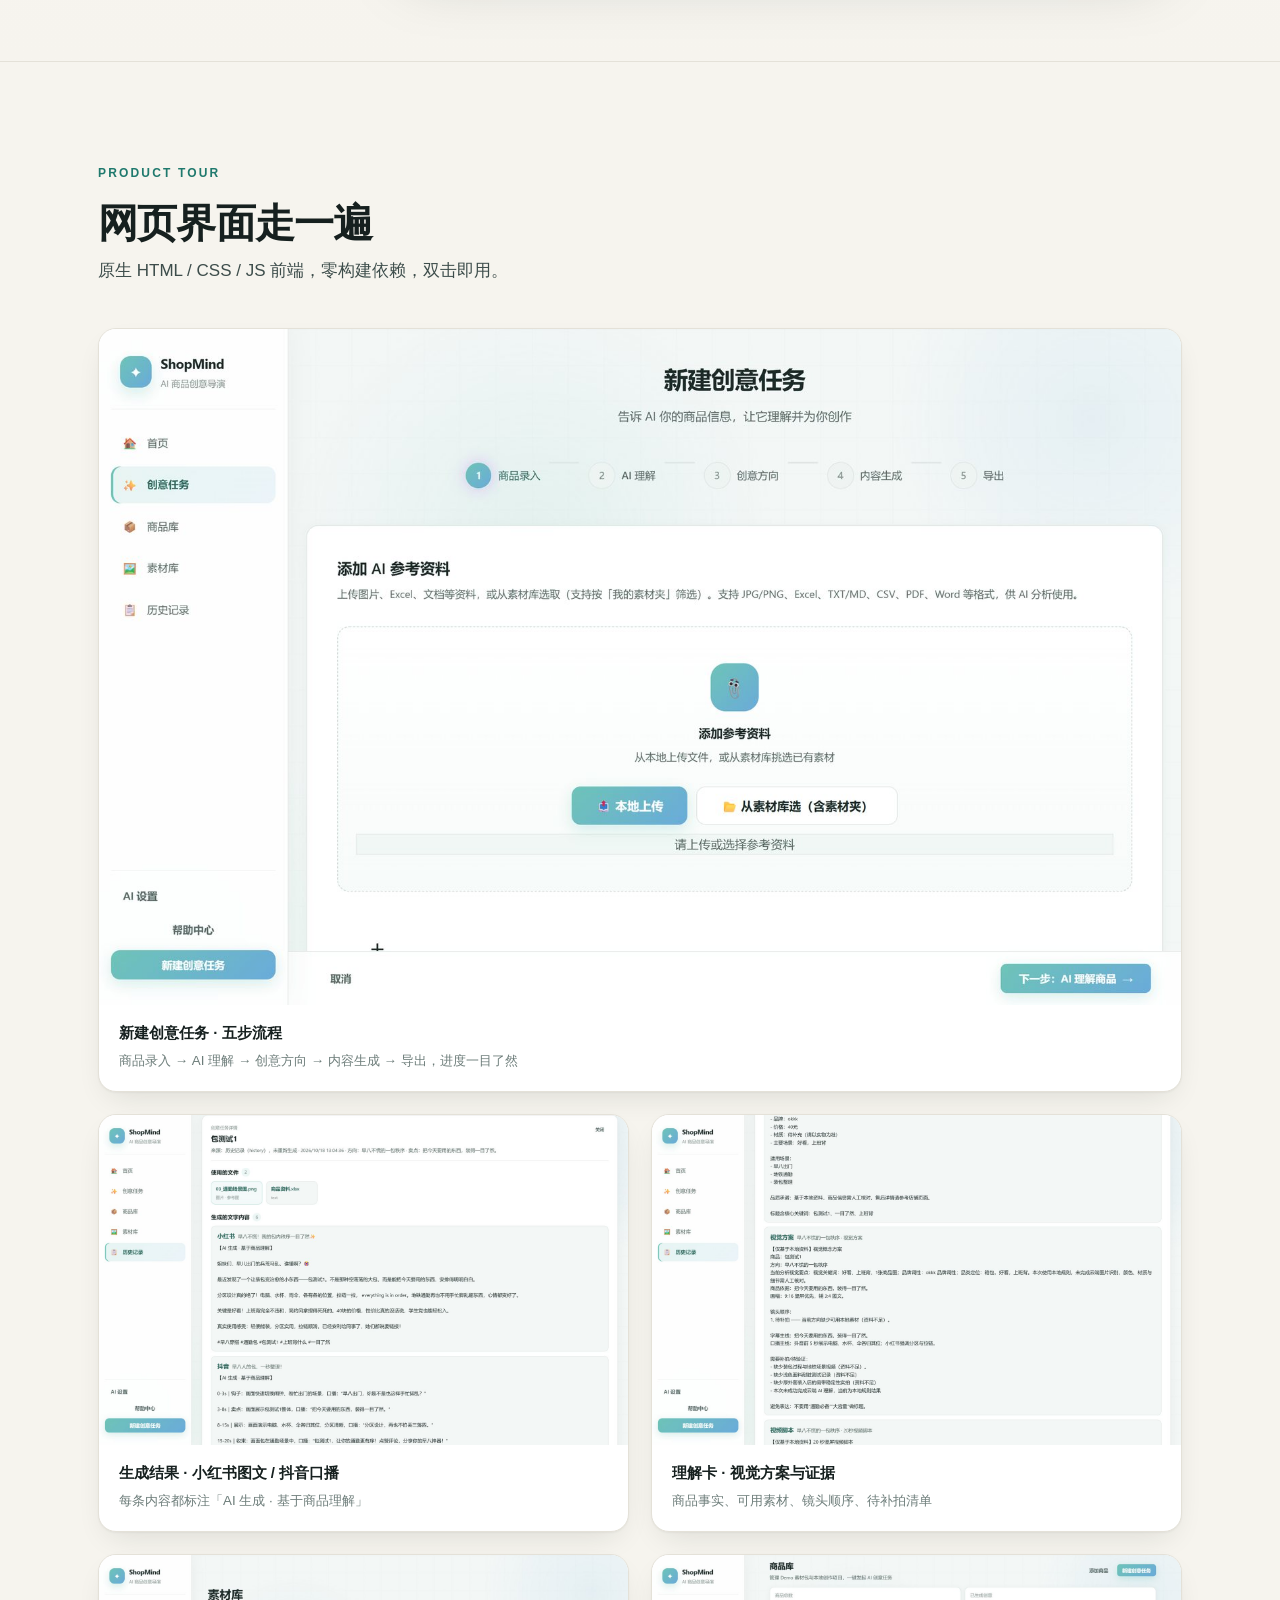
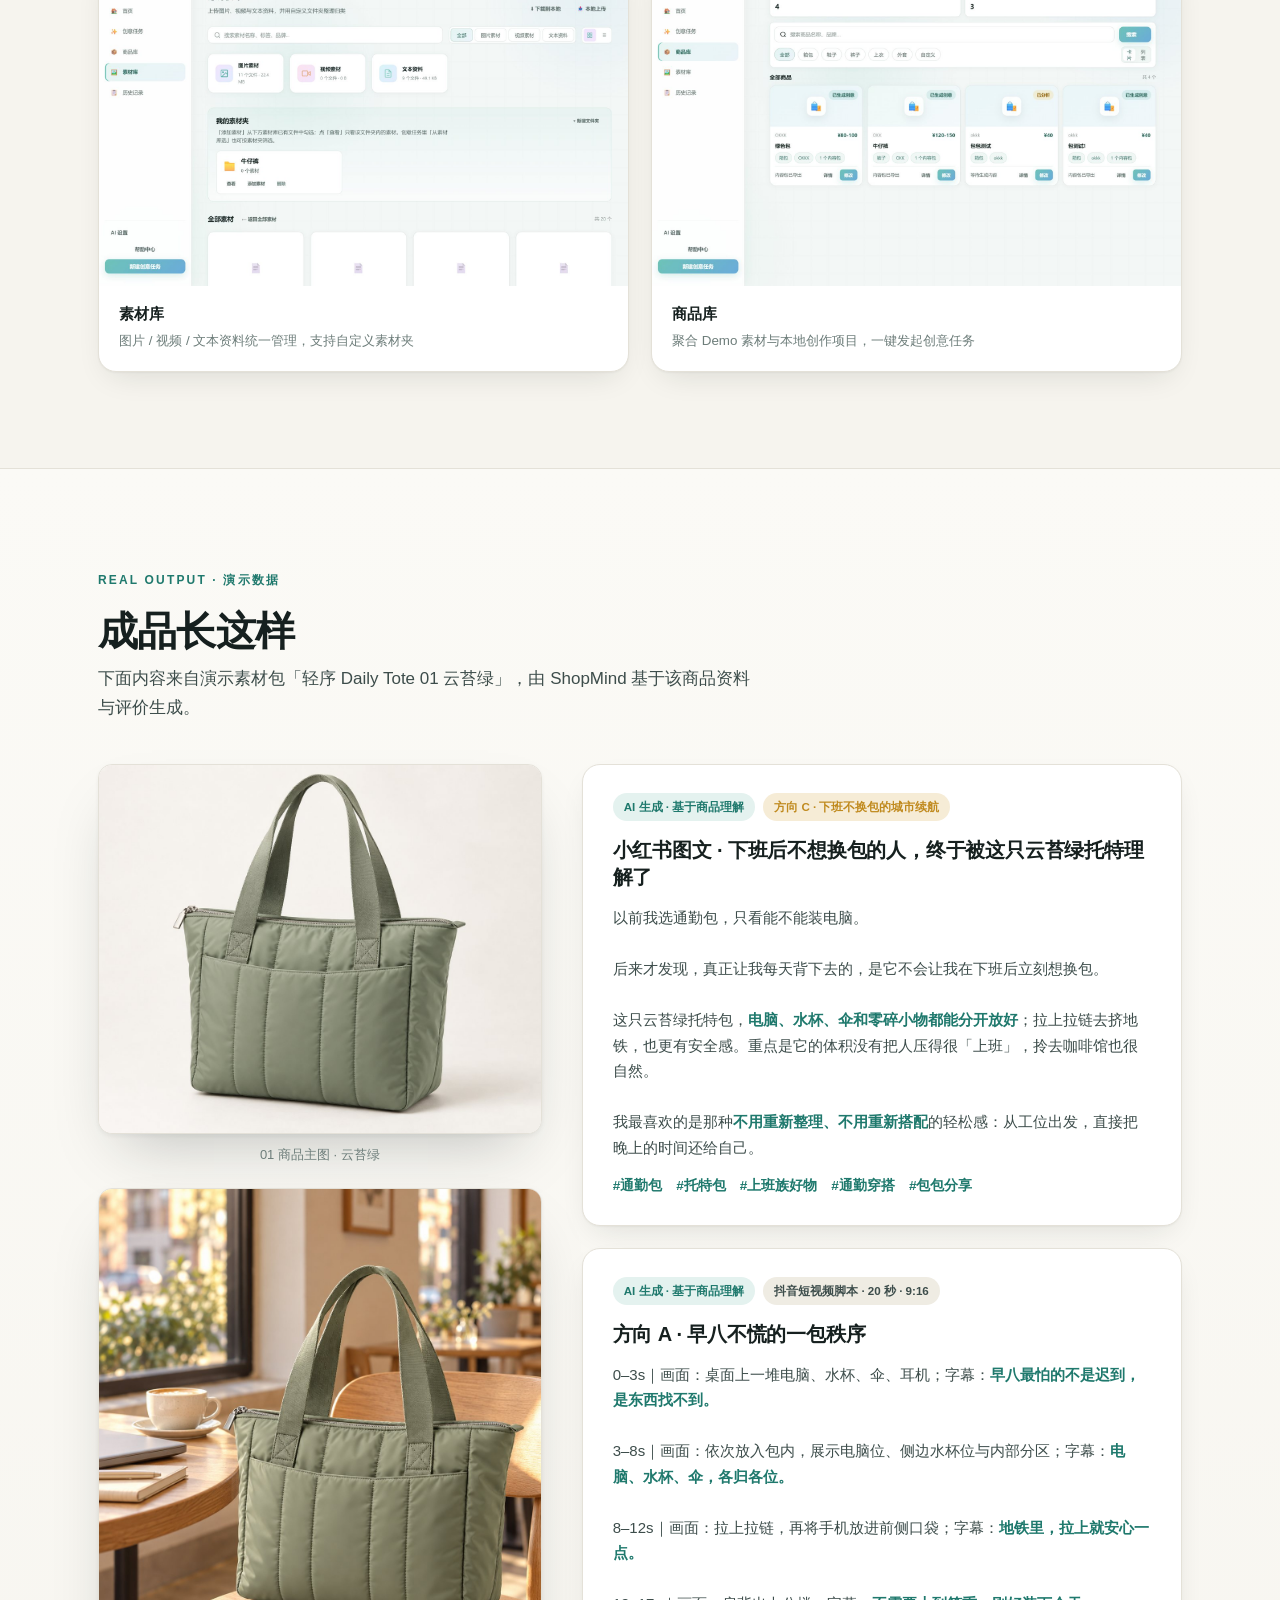
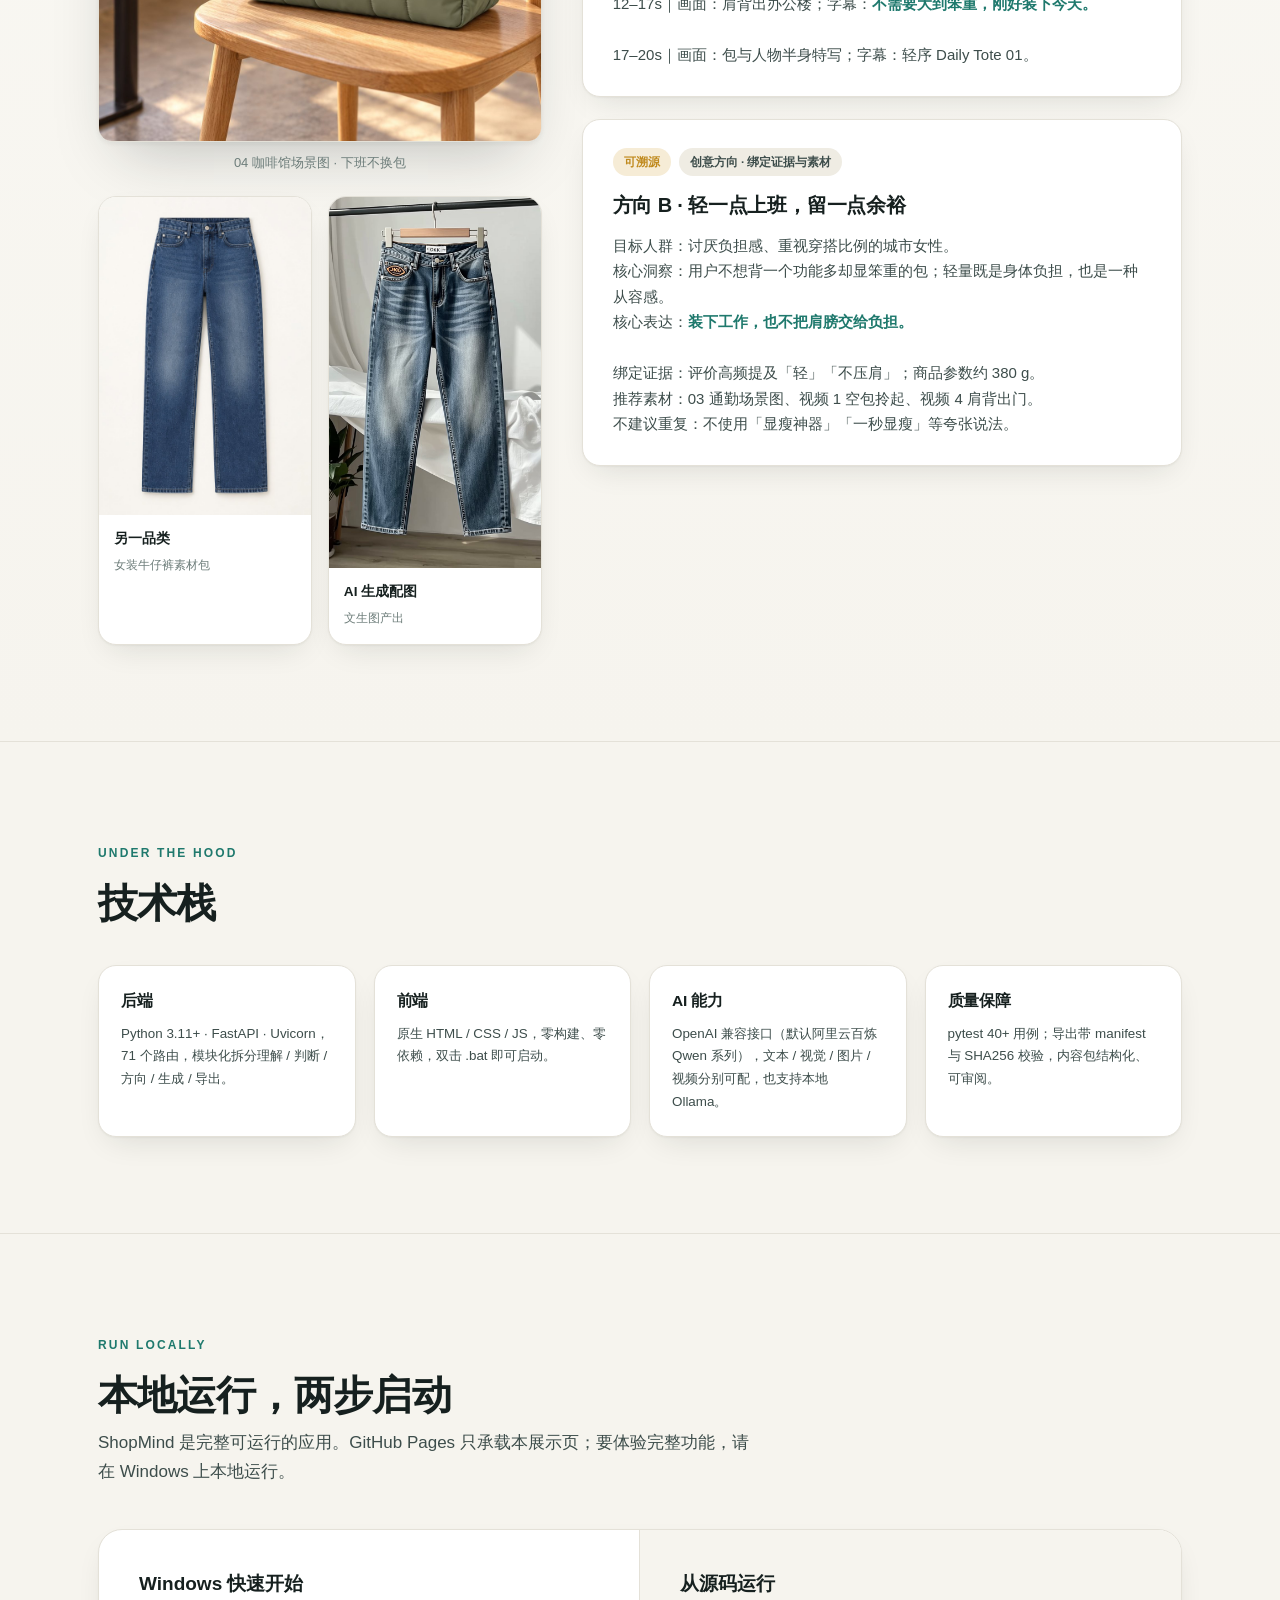
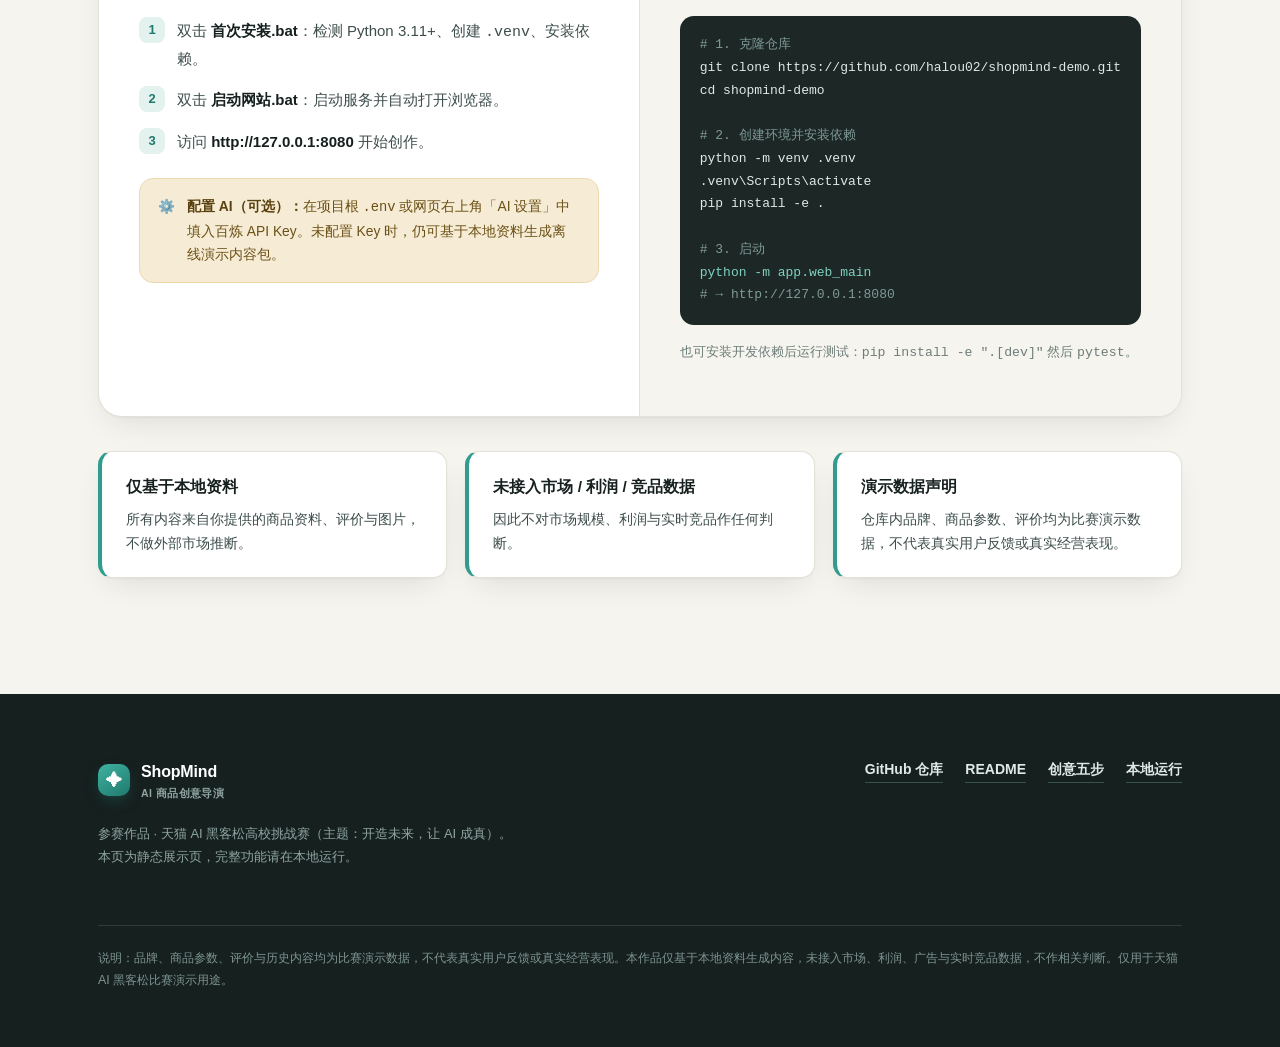
==== commit b6b7005f: "docs: 展示页新增「演示」板块（真机录屏 + 五步截图动画） - 新增 #demo 板块，位于「创意五步」之后、「界面」之前 - 左侧五步可点击步骤条，右侧舞台淡入切换截图 + Ken Burns" ====
--- a/docs/index.html
+++ b/docs/index.html
@@ -290,6 +290,70 @@
     margin-top:44px;padding-top:22px;border-top:1px solid #2b3d3a;
     font-size:12.4px;color:#7d9490;
   }
+
+  /* ---------- DEMO TOUR ---------- */
+  .demo-head{display:flex;flex-wrap:wrap;gap:12px;align-items:center}
+  .live-dot{
+    display:inline-flex;align-items:center;gap:8px;font-size:12.5px;font-weight:700;
+    color:var(--teal-dark);background:var(--teal-soft);padding:5px 13px;border-radius:999px;
+  }
+  .live-dot i{width:7px;height:7px;border-radius:50%;background:var(--teal);animation:pulse 1.8s infinite}
+  @keyframes pulse{
+    0%{box-shadow:0 0 0 0 rgba(47,157,142,.5)}
+    70%{box-shadow:0 0 0 9px rgba(47,157,142,0)}
+    100%{box-shadow:0 0 0 0 rgba(47,157,142,0)}
+  }
+  .demo-player{margin-top:36px}
+  .demo-player video{display:block;width:100%;height:auto;background:#0e1413}
+
+  .tour{display:grid;grid-template-columns:262px 1fr;gap:26px;margin-top:32px;align-items:start}
+  @media(max-width:880px){.tour{grid-template-columns:1fr;gap:20px}}
+  .tour-steps{display:flex;flex-direction:column;gap:10px}
+  .tour-step{
+    position:relative;display:flex;gap:13px;align-items:center;text-align:left;width:100%;
+    background:#fff;border:1px solid var(--line);border-radius:14px;padding:13px 15px;
+    cursor:pointer;font-family:inherit;box-shadow:var(--shadow);
+    transition:border-color .22s,transform .22s,box-shadow .22s;
+  }
+  .tour-step .tn{
+    flex:0 0 auto;width:30px;height:30px;border-radius:9px;display:grid;place-items:center;
+    font-family:ui-monospace,Menlo,Consolas,monospace;font-size:12.5px;font-weight:700;
+    background:var(--sand-2);color:var(--ink-3);transition:background .22s,color .22s;
+  }
+  .tour-step .txt{flex:1;min-width:0}
+  .tour-step b{font-size:14.5px;font-weight:800;display:block;letter-spacing:-.01em}
+  .tour-step .sub{font-size:12.2px;color:var(--ink-3);display:block;line-height:1.4}
+  .tour-step:hover{border-color:var(--teal);transform:translateX(2px)}
+  .tour-step.is-active{border-color:var(--teal);box-shadow:0 12px 28px -16px rgba(31,121,109,.65)}
+  .tour-step.is-active .tn{background:var(--teal);color:#fff}
+  .tour-step.is-done .tn{background:var(--teal-soft);color:var(--teal-dark)}
+
+  .tour-stage{
+    position:relative;background:#fff;border:1px solid var(--line);
+    border-radius:var(--r);overflow:hidden;box-shadow:var(--shadow-lg);
+  }
+  .tour-screen{position:relative;aspect-ratio:16/10;background:#f3f1ea;overflow:hidden}
+  .tour-screen img{
+    position:absolute;inset:0;width:100%;height:100%;object-fit:cover;object-position:top center;
+    opacity:0;transform:scale(1.05);
+    transition:opacity .65s ease,transform 5s ease;
+  }
+  .tour-screen img.is-active{opacity:1;transform:scale(1)}
+  .tour-caption{padding:16px 22px 20px;border-top:1px solid var(--line)}
+  .tour-caption .cap-k{
+    font-size:11.5px;letter-spacing:.16em;text-transform:uppercase;
+    color:var(--teal-dark);font-weight:700;
+  }
+  .tour-caption b{font-size:16.5px;font-weight:800;display:block;margin-top:5px;letter-spacing:-.01em}
+  .tour-caption p{margin:6px 0 0;font-size:14px;color:var(--ink-2);min-height:2.9em}
+  .tour-caption .cursor{
+    display:inline-block;width:8px;height:1.05em;background:var(--teal);
+    margin-left:2px;vertical-align:-2px;animation:blink 1s steps(1) infinite;
+  }
+  @keyframes blink{50%{opacity:0}}
+  .tour-progress{height:3px;background:var(--sand-2)}
+  .tour-progress i{display:block;height:100%;width:0;background:linear-gradient(90deg,#3fb3a1,#1f796d)}
+  @media(max-width:600px){.tour-caption p{min-height:0}}
 </style>
 </head>
 <body>
@@ -303,6 +367,7 @@
     <nav class="nav-links">
       <a href="#value">亮点</a>
       <a href="#flow">创意五步</a>
+      <a href="#demo">演示</a>
       <a href="#ui">界面</a>
       <a href="#output">成品示例</a>
       <a href="#run">本地运行</a>
@@ -412,6 +477,72 @@
         <h3>导出</h3>
         <p>打包为标准内容包（manifest + contentpackage + content/*.md），附 SHA256 校验便于审阅集成。</p>
         <code>app/export/content_package.py</code>
+      </div>
+    </div>
+  </div>
+</section>
+
+<hr class="rule">
+
+<!-- DEMO -->
+<section id="demo" style="background:linear-gradient(180deg,#fbfaf6,var(--sand))">
+  <div class="wrap">
+    <span class="eyebrow">Live Demo · 真机录屏</span>
+    <h2 class="section-title">五步走完，一整套创意包就绪</h2>
+    <p class="section-sub">下面是 ShopMind 在本地真实运行的录屏与逐步截图 —— 从新建任务到导出内容包，全程可回溯，均为真机操作，非概念图。</p>
+
+    <div class="demo-head" style="margin-top:20px">
+      <span class="live-dot"><i></i>真实运行录屏 · 127.0.0.1:8080</span>
+      <span class="pill ai">步骤截图取自同一次真实任务</span>
+    </div>
+
+    <div class="demo-player">
+      <div class="frame">
+        <div class="bar"><i></i><i></i><i></i><span class="url">http://127.0.0.1:8080</span></div>
+        <video id="tourVideo" muted loop playsinline autoplay preload="metadata" poster="./assets/demo-tour-poster.jpg">
+          <source src="./assets/demo-tour.mp4" type="video/mp4">
+        </video>
+      </div>
+    </div>
+
+    <div class="tour">
+      <div class="tour-steps" id="tourSteps">
+        <button type="button" class="tour-step is-active">
+          <span class="tn">01</span>
+          <span class="txt"><b>录入商品资料</b><span class="sub">填写信息 / 从素材库挑素材</span></span>
+        </button>
+        <button type="button" class="tour-step">
+          <span class="tn">02</span>
+          <span class="txt"><b>AI 理解商品</b><span class="sub">抽取证据 · 生成理解卡</span></span>
+        </button>
+        <button type="button" class="tour-step">
+          <span class="tn">03</span>
+          <span class="txt"><b>生成创意方向</b><span class="sub">多个带证据的方向可选</span></span>
+        </button>
+        <button type="button" class="tour-step">
+          <span class="tn">04</span>
+          <span class="txt"><b>生成多平台内容</b><span class="sub">文案 / 脚本 / 视觉方案</span></span>
+        </button>
+        <button type="button" class="tour-step">
+          <span class="tn">05</span>
+          <span class="txt"><b>导出标准内容包</b><span class="sub">manifest + SHA256 校验</span></span>
+        </button>
+      </div>
+
+      <div class="tour-stage">
+        <div class="tour-screen">
+          <img class="is-active" src="./assets/shot-step1.jpg" alt="新建创意任务 · 录入商品资料" loading="lazy">
+          <img src="./assets/shot-step2.jpg" alt="AI 理解商品 · 商品理解报告" loading="lazy">
+          <img src="./assets/shot-step3.jpg" alt="选择创意方向" loading="lazy">
+          <img src="./assets/shot-step4.jpg" alt="创意内容生成" loading="lazy">
+          <img src="./assets/shot-step5.jpg" alt="导出创意内容" loading="lazy">
+        </div>
+        <div class="tour-caption">
+          <span class="cap-k">STEP 01</span>
+          <b>录入商品资料</b>
+          <p></p>
+        </div>
+        <div class="tour-progress"><i></i></div>
       </div>
     </div>
   </div>
@@ -620,5 +751,109 @@
   </div>
 </footer>
 
+<script>
+(function(){
+  var section = document.getElementById("demo");
+  if(!section) return;
+  var reduce = window.matchMedia("(prefers-reduced-motion: reduce)").matches;
+
+  var STEPS = [
+    {k:"STEP 01", t:"录入商品资料", d:"填写商品名称、类别与价格，或从素材库挑选图片、参数表与文档作为 AI 参考资料。"},
+    {k:"STEP 02", t:"AI 理解商品", d:"扫描资料、抽取评价证据，生成商品理解卡与经营判断，结论可手动修正。"},
+    {k:"STEP 03", t:"生成创意方向", d:"产出多个带证据的创意方向，每个方向都标注推荐素材与禁忌表达。"},
+    {k:"STEP 04", t:"生成多平台内容", d:"一次产出小红书 / 抖音文案、20 秒视频脚本与视觉方案，全部标注来源。"},
+    {k:"STEP 05", t:"导出标准内容包", d:"打包 manifest + 文案 + 脚本，附 SHA256 校验，并归档到历史记录。"}
+  ];
+
+  var stepBtns = Array.prototype.slice.call(document.querySelectorAll(".tour-step"));
+  var imgs     = Array.prototype.slice.call(document.querySelectorAll(".tour-screen img"));
+  var capK     = section.querySelector(".tour-caption .cap-k");
+  var capB     = section.querySelector(".tour-caption b");
+  var capP     = section.querySelector(".tour-caption p");
+  var bar      = section.querySelector(".tour-progress i");
+  var video    = document.getElementById("tourVideo");
+  if(!stepBtns.length || !imgs.length || !bar) return;
+
+  var idx = 0, timer = null, typeTimer = null, active = false;
+  var DUR = 4200;
+
+  function typeInto(el, text){
+    clearInterval(typeTimer);
+    if(reduce){ el.textContent = text; return; }
+    el.textContent = "";
+    var i = 0;
+    typeTimer = setInterval(function(){
+      i += 1;
+      el.textContent = text.slice(0, i);
+      if(i >= text.length) clearInterval(typeTimer);
+    }, 22);
+  }
+
+  function restartBar(){
+    bar.style.transition = "none";
+    bar.style.width = "0%";
+    void bar.offsetWidth;
+    if(active && !reduce){
+      bar.style.transition = "width " + DUR + "ms linear";
+      bar.style.width = "100%";
+    }
+  }
+
+  function render(i){
+    idx = (i % STEPS.length + STEPS.length) % STEPS.length;
+    stepBtns.forEach(function(b, n){
+      b.classList.toggle("is-active", n === idx);
+      b.classList.toggle("is-done", n < idx);
+    });
+    imgs.forEach(function(im, n){ im.classList.toggle("is-active", n === idx); });
+    var s = STEPS[idx];
+    capK.textContent = s.k;
+    capB.textContent = s.t;
+    typeInto(capP, s.d);
+    restartBar();
+  }
+
+  function play(){
+    if(active) return;
+    active = true;
+    if(video && !reduce){ var pr = video.play(); if(pr && pr.catch) pr.catch(function(){}); }
+    render(idx);
+    clearInterval(timer);
+    if(!reduce) timer = setInterval(function(){ render(idx + 1); }, DUR);
+  }
+
+  function pause(){
+    if(!active) return;
+    active = false;
+    clearInterval(timer); timer = null;
+    clearInterval(typeTimer); typeTimer = null;
+    if(video){ try{ video.pause(); }catch(e){} }
+    bar.style.transition = "none";
+  }
+
+  stepBtns.forEach(function(b, n){
+    b.addEventListener("click", function(){
+      clearInterval(timer);
+      render(n);
+      if(active && !reduce){
+        clearInterval(timer);
+        timer = setInterval(function(){ render(idx + 1); }, DUR);
+      }
+    });
+  });
+
+  if("IntersectionObserver" in window){
+    new IntersectionObserver(function(entries){
+      entries.forEach(function(e){ e.isIntersecting ? play() : pause(); });
+    }, {threshold: 0.22}).observe(section);
+  }else{
+    play();
+  }
+
+  render(0);
+  if(reduce) pause();
+})();
+</script>
+
 </body>
 </html>
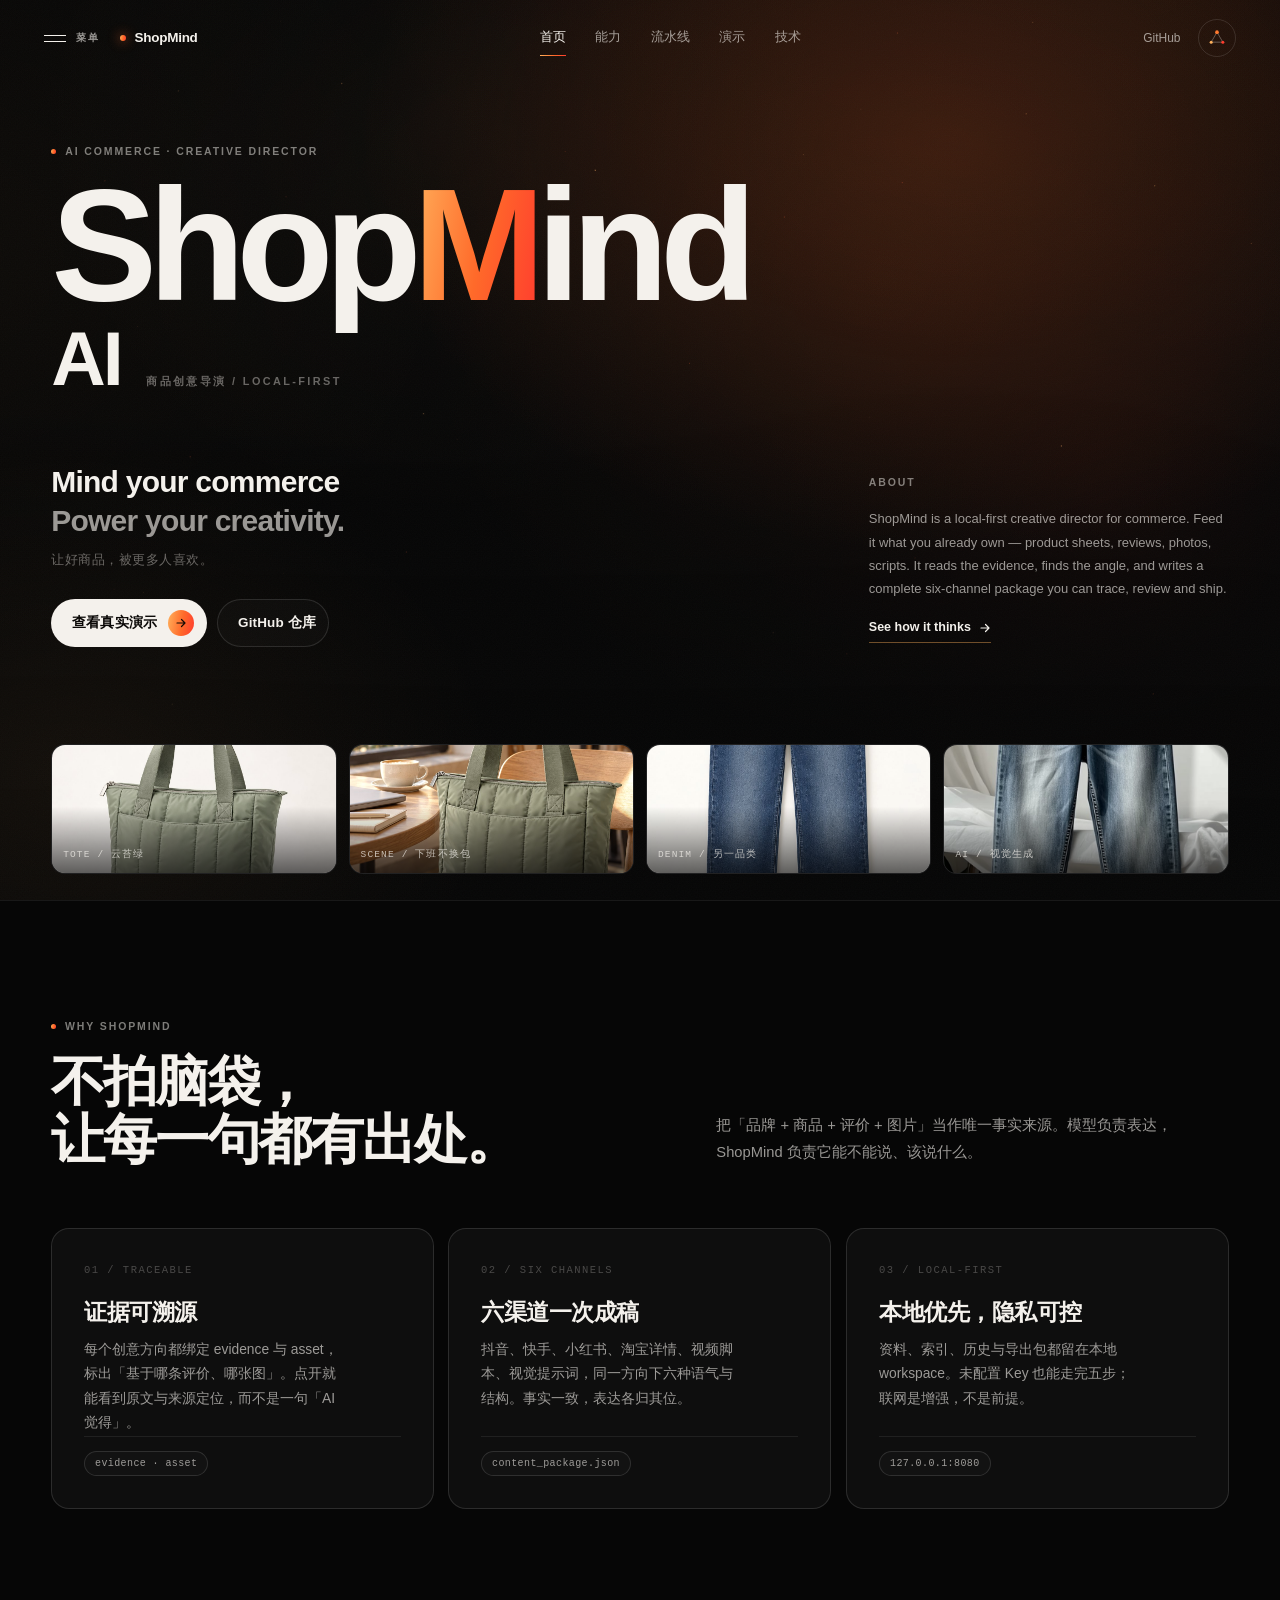
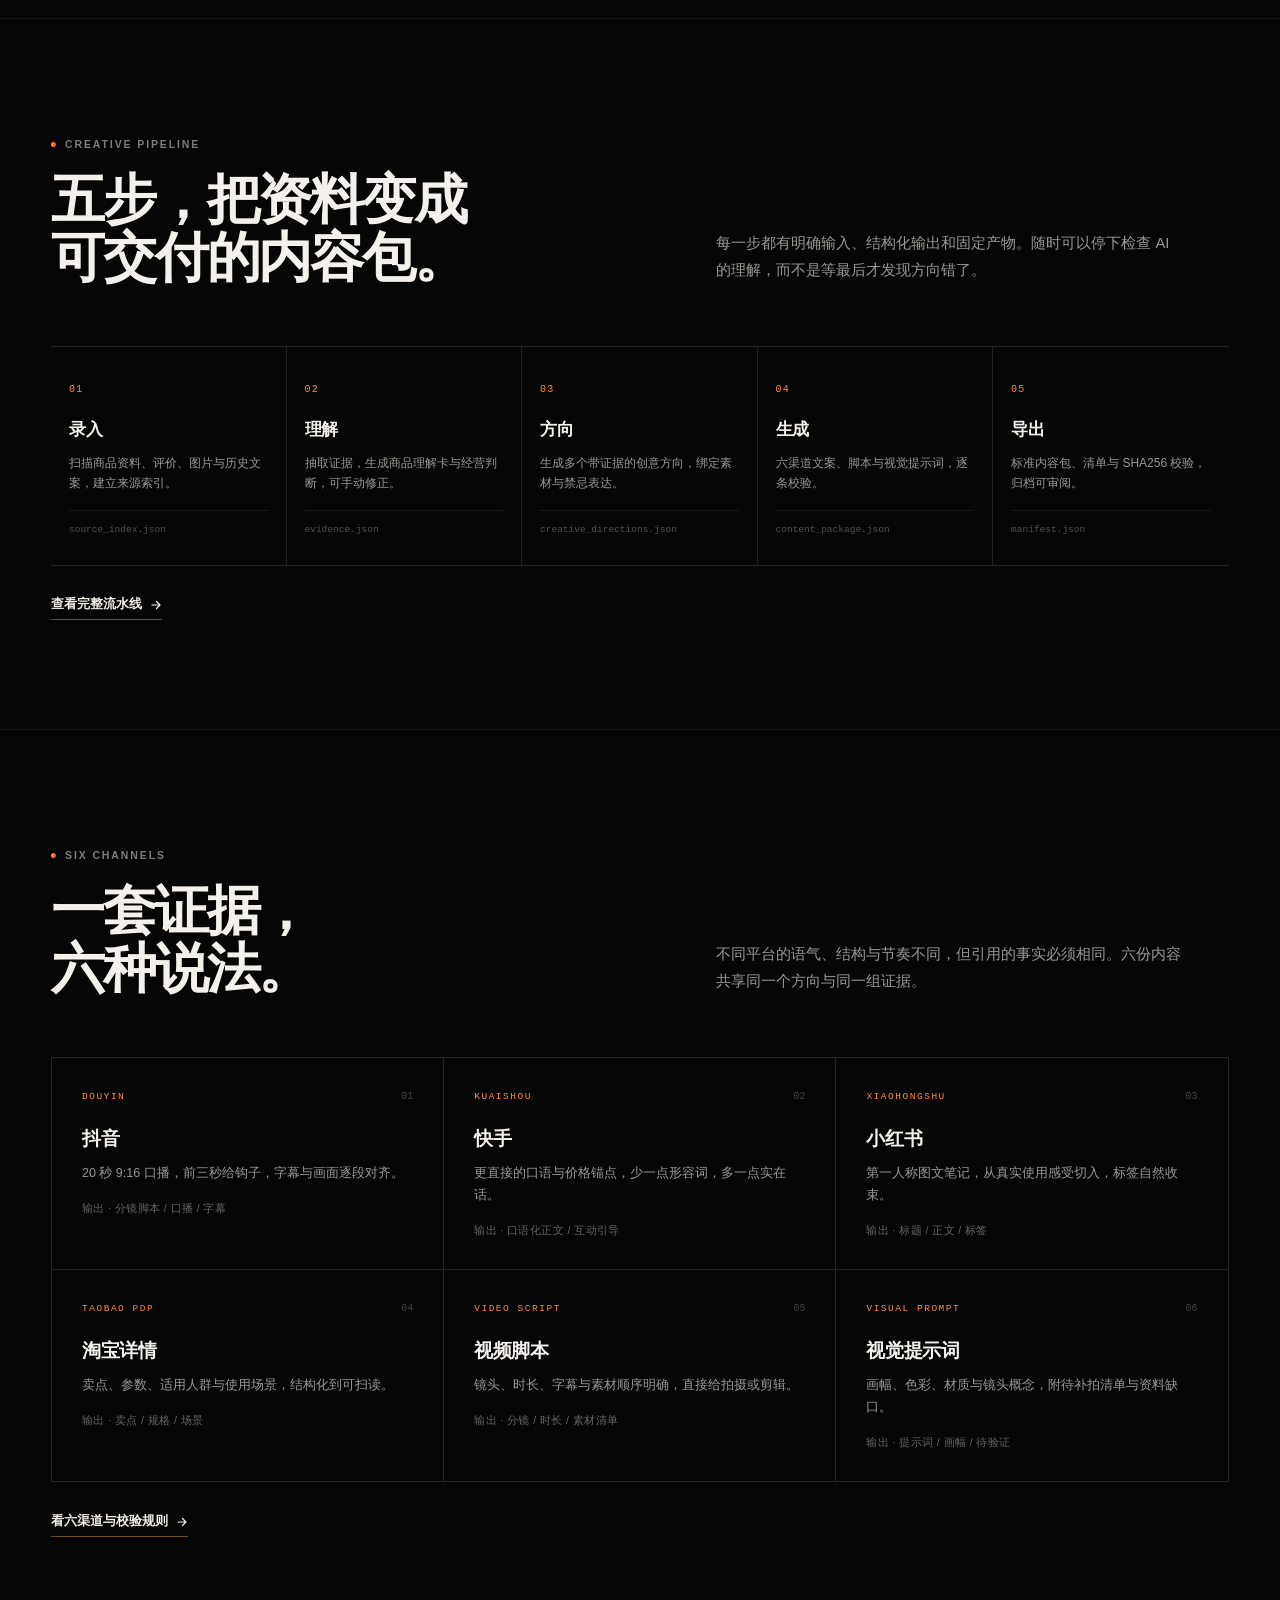
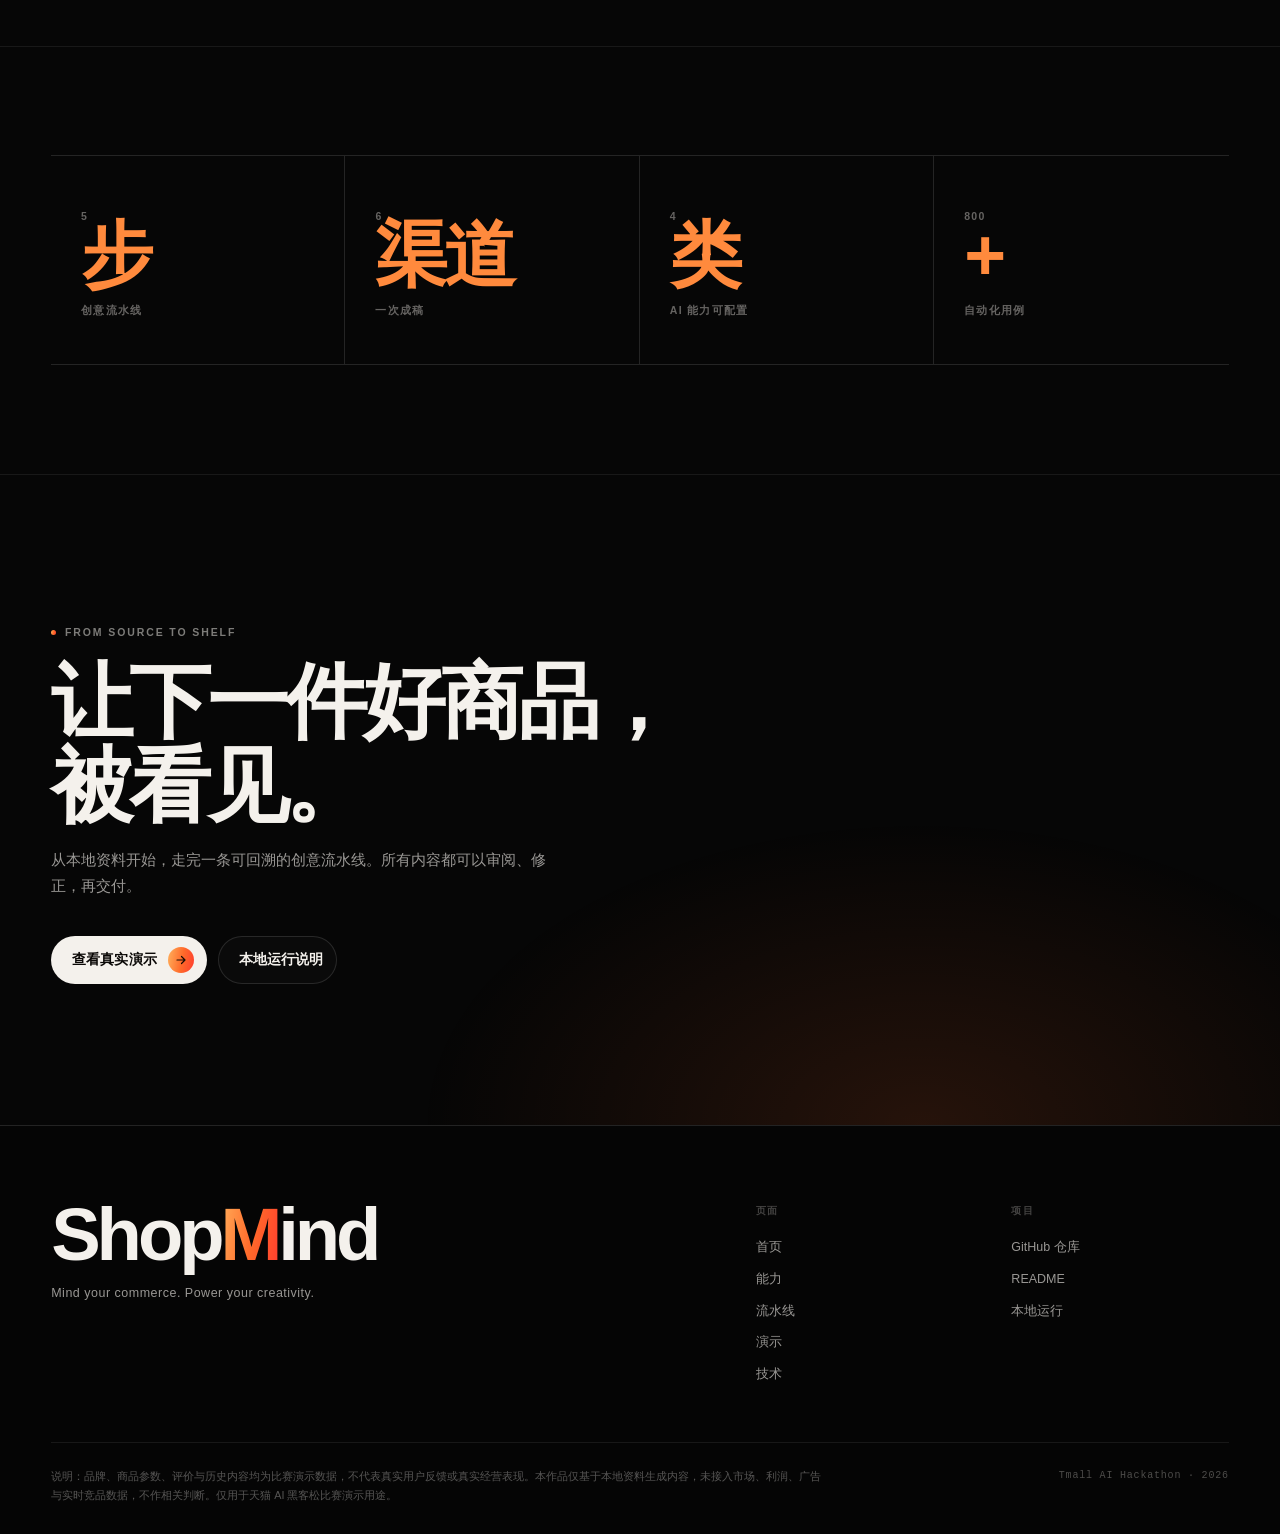
==== commit 4673e5b2: "docs: 展示页改版为 5 页深色电影感站点，补时间预算口径 - 首页/能力/流水线/演示/技术拆为独立页面，共享深色设计系统与导航 - 首屏新增原生 Canvas 生成式橙色光场，支持减少动效与页" ====
--- a/docs/index.html
+++ b/docs/index.html
@@ -3,857 +3,347 @@
 <head>
 <meta charset="UTF-8">
 <meta name="viewport" content="width=device-width, initial-scale=1.0">
-<title>ShopMind · AI 商品创意导演 | 天猫 AI 黑客松高校挑战赛</title>
-<meta name="description" content="ShopMind —— 本地优先的 AI 商品创意导演。把商品资料、评价、图片，一步生成抖音 / 快手 / 小红书 / 淘宝详情 / 视频脚本 / 视觉提示词的整套营销创意包。">
-<style>
-  :root{
-    --ink:#16201f;
-    --ink-2:#3d4d4b;
-    --ink-3:#6d7d7a;
-    --teal:#2f9d8e;
-    --teal-dark:#1f796d;
-    --teal-soft:#e4f2ef;
-    --sand:#f6f4ee;
-    --sand-2:#efece3;
-    --card:#ffffff;
-    --line:#e4e1d8;
-    --amber:#c08a1e;
-    --amber-soft:#f6ecd6;
-    --shadow:0 1px 2px rgba(22,32,31,.04),0 12px 32px -12px rgba(22,32,31,.14);
-    --shadow-lg:0 2px 4px rgba(22,32,31,.05),0 30px 60px -24px rgba(22,32,31,.26);
-    --r:18px;
-    --maxw:1140px;
-    --sans:-apple-system,BlinkMacSystemFont,"Segoe UI","PingFang SC","Hiragino Sans GB","Microsoft YaHei","Noto Sans SC",sans-serif;
-  }
-  *{box-sizing:border-box}
-  html{scroll-behavior:smooth}
-  body{
-    margin:0;background:var(--sand);color:var(--ink);
-    font-family:var(--sans);line-height:1.7;
-    -webkit-font-smoothing:antialiased;text-rendering:optimizeLegibility;
-  }
-  a{color:inherit}
-  img{max-width:100%;display:block}
-  .wrap{max-width:var(--maxw);margin:0 auto;padding:0 28px}
-  .eyebrow{
-    font-size:12px;letter-spacing:.18em;text-transform:uppercase;
-    color:var(--teal-dark);font-weight:700;
-  }
-  h2.section-title{
-    font-size:clamp(26px,3.4vw,40px);line-height:1.2;margin:14px 0 10px;
-    letter-spacing:-.02em;font-weight:800;
-  }
-  .section-sub{color:var(--ink-2);font-size:17px;max-width:660px;margin:0}
-  section{padding:96px 0}
-  hr.rule{border:none;border-top:1px solid var(--line);margin:0}
-
-  /* ---------- NAV ---------- */
-  header.nav{
-    position:sticky;top:0;z-index:50;backdrop-filter:blur(14px);
-    background:rgba(246,244,238,.82);border-bottom:1px solid var(--line);
-  }
-  .nav-inner{display:flex;align-items:center;justify-content:space-between;height:66px}
-  .brand{display:flex;align-items:center;gap:11px;font-weight:800;letter-spacing:-.01em}
-  .brand .mark{
-    width:32px;height:32px;border-radius:10px;
-    background:linear-gradient(145deg,#3fb3a1,#1f796d);
-    display:grid;place-items:center;color:#fff;font-size:16px;
-    box-shadow:0 6px 16px -6px rgba(31,121,109,.7);
-  }
-  .brand small{display:block;font-size:10.5px;color:var(--ink-3);font-weight:600;letter-spacing:.04em}
-  .nav-links{display:flex;gap:26px;font-size:14.5px;font-weight:600;color:var(--ink-2)}
-  .nav-links a{text-decoration:none;transition:color .2s}
-  .nav-links a:hover{color:var(--teal-dark)}
-  .nav-cta{
-    display:inline-flex;align-items:center;gap:8px;background:var(--ink);color:#fff;
-    font-size:14px;font-weight:700;text-decoration:none;padding:9px 16px;border-radius:999px;
-    transition:transform .2s,background .2s;
-  }
-  .nav-cta:hover{background:var(--teal-dark);transform:translateY(-1px)}
-  @media(max-width:820px){.nav-links{display:none}}
-
-  /* ---------- HERO ---------- */
-  .hero{
-    position:relative;overflow:hidden;
-    padding:88px 0 100px;
-    background:
-      radial-gradient(1100px 520px at 78% -8%, rgba(47,157,142,.22), transparent 62%),
-      radial-gradient(760px 420px at 8% 8%, rgba(192,138,30,.12), transparent 60%),
-      linear-gradient(180deg,#fbfaf6, var(--sand));
-  }
-  .hero::before{
-    content:"";position:absolute;inset:0;pointer-events:none;opacity:.5;
-    background-image:linear-gradient(var(--line) 1px,transparent 1px),
-                     linear-gradient(90deg,var(--line) 1px,transparent 1px);
-    background-size:64px 64px;
-    -webkit-mask-image:radial-gradient(900px 500px at 50% 0%,#000,transparent 72%);
-            mask-image:radial-gradient(900px 500px at 50% 0%,#000,transparent 72%);
-  }
-  .hero-inner{position:relative}
-  .badge{
-    display:inline-flex;align-items:center;gap:9px;
-    background:#fff;border:1px solid var(--line);border-radius:999px;
-    padding:7px 15px 7px 11px;font-size:13px;font-weight:600;color:var(--ink-2);
-    box-shadow:var(--shadow);
-  }
-  .badge .dot{width:7px;height:7px;border-radius:50%;background:var(--teal);box-shadow:0 0 0 4px var(--teal-soft)}
-  .badge b{color:var(--amber);font-weight:800}
-  h1.hero-title{
-    font-size:clamp(38px,6.4vw,74px);line-height:1.06;letter-spacing:-.035em;
-    font-weight:850;margin:26px 0 0;max-width:16ch;
-  }
-  h1.hero-title .hl{
-    color:var(--teal-dark);position:relative;white-space:nowrap;
-  }
-  h1.hero-title .hl::after{
-    content:"";position:absolute;left:0;right:0;bottom:.04em;height:.22em;
-    background:rgba(47,157,142,.18);border-radius:4px;z-index:-1;
-  }
-  .hero-lead{font-size:clamp(16px,1.55vw,19px);color:var(--ink-2);max-width:620px;margin:22px 0 0}
-  .hero-actions{display:flex;flex-wrap:wrap;gap:14px;margin-top:34px}
-  .btn{
-    display:inline-flex;align-items:center;gap:9px;font-size:15px;font-weight:700;
-    text-decoration:none;padding:14px 24px;border-radius:999px;transition:all .2s;
-    border:1px solid transparent;
-  }
-  .btn-primary{
-    background:linear-gradient(145deg,#35a596,#1f796d);color:#fff;
-    box-shadow:0 14px 30px -12px rgba(31,121,109,.6);
-  }
-  .btn-primary:hover{transform:translateY(-2px);box-shadow:0 18px 36px -12px rgba(31,121,109,.7)}
-  .btn-ghost{background:#fff;border-color:var(--line);color:var(--ink);box-shadow:var(--shadow)}
-  .btn-ghost:hover{border-color:var(--teal);color:var(--teal-dark);transform:translateY(-2px)}
-  .hero-stats{
-    display:flex;flex-wrap:wrap;gap:36px;margin-top:46px;padding-top:28px;
-    border-top:1px solid var(--line);
-  }
-  .hero-stats .stat b{display:block;font-size:26px;font-weight:850;letter-spacing:-.02em;color:var(--teal-dark)}
-  .hero-stats .stat span{font-size:13.5px;color:var(--ink-3);font-weight:600}
-
-  /* ---------- BROWSER FRAME ---------- */
-  .frame{
-    border-radius:14px;overflow:hidden;background:#fff;
-    border:1px solid var(--line);box-shadow:var(--shadow-lg);
-  }
-  .frame .bar{
-    display:flex;align-items:center;gap:7px;padding:11px 14px;
-    background:#f3f1ea;border-bottom:1px solid var(--line);
-  }
-  .frame .bar i{width:11px;height:11px;border-radius:50%;background:#d8d4c8}
-  .frame .bar i:nth-child(1){background:#e8a9a0}
-  .frame .bar i:nth-child(2){background:#eccf94}
-  .frame .bar i:nth-child(3){background:#a9d6b9}
-  .frame .bar .url{
-    margin-left:10px;flex:1;background:#fff;border:1px solid var(--line);
-    border-radius:7px;padding:4px 12px;font-size:12px;color:var(--ink-3);
-    font-family:ui-monospace,Menlo,Consolas,monospace;
-  }
-  .hero-shot{margin-top:52px}
-  .hero-shot .frame{transform:perspective(1600px) rotateX(0deg)}
-
-  /* ---------- CARD GRID ---------- */
-  .grid{display:grid;gap:22px}
-  .g3{grid-template-columns:repeat(3,1fr)}
-  .g4{grid-template-columns:repeat(4,1fr)}
-  @media(max-width:900px){.g3,.g4{grid-template-columns:1fr 1fr}}
-  @media(max-width:600px){.g3,.g4{grid-template-columns:1fr}}
-  .card{
-    background:var(--card);border:1px solid var(--line);border-radius:var(--r);
-    padding:26px;box-shadow:var(--shadow);transition:transform .25s,box-shadow .25s;
-  }
-  .card:hover{transform:translateY(-4px);box-shadow:var(--shadow-lg)}
-  .card .ico{
-    width:44px;height:44px;border-radius:12px;display:grid;place-items:center;
-    background:var(--teal-soft);color:var(--teal-dark);font-size:20px;margin-bottom:16px;
-  }
-  .card h3{margin:0 0 8px;font-size:18px;font-weight:800;letter-spacing:-.01em}
-  .card p{margin:0;color:var(--ink-2);font-size:14.6px}
-  .card .tag{
-    display:inline-block;margin-top:14px;font-size:12px;font-weight:700;
-    color:var(--teal-dark);background:var(--teal-soft);padding:3px 10px;border-radius:999px;
-  }
-
-  /* ---------- STEPS ---------- */
-  .steps{display:grid;gap:16px;grid-template-columns:repeat(5,1fr)}
-  @media(max-width:960px){.steps{grid-template-columns:1fr 1fr}}
-  @media(max-width:560px){.steps{grid-template-columns:1fr}}
-  .step{
-    position:relative;background:#fff;border:1px solid var(--line);border-radius:var(--r);
-    padding:24px 22px;box-shadow:var(--shadow);
-  }
-  .step .n{
-    font-family:ui-monospace,Menlo,Consolas,monospace;font-size:13px;font-weight:700;
-    color:var(--teal);letter-spacing:.06em;
-  }
-  .step h3{margin:10px 0 8px;font-size:17px;font-weight:800}
-  .step p{margin:0;font-size:13.6px;color:var(--ink-2)}
-  .step code{
-    display:block;margin-top:14px;font-size:11.4px;color:var(--ink-3);
-    font-family:ui-monospace,Menlo,Consolas,monospace;word-break:break-all;
-    padding-top:12px;border-top:1px dashed var(--line);
-  }
-
-  /* ---------- GALLERY ---------- */
-  .gallery{display:grid;grid-template-columns:1fr 1fr;gap:22px;align-items:start}
-  @media(max-width:800px){.gallery{grid-template-columns:1fr}}
-  .shot{background:#fff;border:1px solid var(--line);border-radius:var(--r);overflow:hidden;box-shadow:var(--shadow)}
-  .shot .cap{padding:15px 20px 18px}
-  .shot .cap b{font-size:15px;font-weight:800;display:block}
-  .shot .cap span{font-size:13.4px;color:var(--ink-3)}
-  .shot.lg{grid-column:1/-1}
-
-  /* ---------- OUTPUT SAMPLE ---------- */
-  .sample{display:grid;grid-template-columns:.85fr 1.15fr;gap:40px;align-items:start}
-  @media(max-width:860px){.sample{grid-template-columns:1fr}}
-  .copybox{
-    background:#fff;border:1px solid var(--line);border-radius:var(--r);
-    padding:28px 30px;box-shadow:var(--shadow);
-  }
-  .copybox .meta{
-    display:flex;flex-wrap:wrap;gap:8px;margin-bottom:16px;
-  }
-  .pill{
-    font-size:11.6px;font-weight:700;padding:4px 11px;border-radius:999px;
-    background:var(--sand-2);color:var(--ink-2);
-  }
-  .pill.ai{background:var(--teal-soft);color:var(--teal-dark)}
-  .pill.ev{background:var(--amber-soft);color:var(--amber)}
-  .copybox h3{margin:6px 0 14px;font-size:20px;font-weight:800;letter-spacing:-.01em;line-height:1.35}
-  .copybox .body{font-size:15px;color:var(--ink-2);white-space:pre-line}
-  .copybox .body em{color:var(--teal-dark);font-style:normal;font-weight:700}
-  .copybox .hashtags{margin-top:14px;font-size:13.6px;color:var(--teal-dark);font-weight:600}
-  .scene{margin-bottom:22px}
-  .scene .frame{border-radius:14px}
-  .scene .cap{font-size:13px;color:var(--ink-3);margin-top:10px;text-align:center}
-  .mini-grid{display:grid;grid-template-columns:1fr 1fr;gap:16px;margin-top:20px}
-  .mini-grid .shot .cap{padding:12px 15px 14px}
-  .mini-grid .shot .cap b{font-size:13.6px}
-  .mini-grid .shot .cap span{font-size:12.2px}
-
-  /* ---------- ARCH ---------- */
-  .arch{display:grid;grid-template-columns:repeat(4,1fr);gap:18px}
-  @media(max-width:900px){.arch{grid-template-columns:1fr 1fr}}
-  @media(max-width:560px){.arch{grid-template-columns:1fr}}
-  .arch .card{padding:22px}
-  .arch .card h3{font-size:15.5px}
-  .arch .card p{font-size:13.4px}
-
-  /* ---------- RUN ---------- */
-  .run{background:#fff;border:1px solid var(--line);border-radius:24px;box-shadow:var(--shadow);overflow:hidden}
-  .run-grid{display:grid;grid-template-columns:1fr 1fr}
-  @media(max-width:800px){.run-grid{grid-template-columns:1fr}}
-  .run-col{padding:38px 40px}
-  .run-col+.run-col{border-left:1px solid var(--line);background:var(--sand)}
-  @media(max-width:800px){.run-col+.run-col{border-left:none;border-top:1px solid var(--line)}}
-  .run ol{margin:18px 0 0;padding-left:0;list-style:none;counter-reset:s}
-  .run ol li{position:relative;padding-left:38px;margin-bottom:16px;font-size:15px;color:var(--ink-2)}
-  .run ol li::before{
-    counter-increment:s;content:counter(s);
-    position:absolute;left:0;top:-1px;width:26px;height:26px;border-radius:8px;
-    background:var(--teal-soft);color:var(--teal-dark);font-weight:800;font-size:13px;
-    display:grid;place-items:center;
-  }
-  .run ol li b{color:var(--ink);font-weight:800}
-  pre.code{
-    background:#1c2726;color:#dfe9e6;border-radius:14px;padding:18px 20px;
-    font-family:ui-monospace,Menlo,Consolas,monospace;font-size:13px;line-height:1.75;
-    overflow-x:auto;margin:16px 0 0;
-  }
-  pre.code .c{color:#7f9a95}
-  pre.code .k{color:#7fd1c0}
-  .notice{
-    display:flex;gap:12px;background:var(--amber-soft);border:1px solid #ecd9ae;
-    border-radius:14px;padding:16px 18px;margin-top:24px;font-size:13.8px;color:#6b5015;
-  }
-  .notice b{color:#5a4210}
-
-  /* ---------- BOUNDARY ---------- */
-  .boundary{display:grid;grid-template-columns:repeat(3,1fr);gap:18px}
-  @media(max-width:800px){.boundary{grid-template-columns:1fr}}
-  .bd{
-    background:#fff;border:1px solid var(--line);border-left:4px solid var(--teal);
-    border-radius:14px;padding:22px 24px;box-shadow:var(--shadow);
-  }
-  .bd h3{margin:0 0 8px;font-size:15.5px;font-weight:800}
-  .bd p{margin:0;font-size:13.8px;color:var(--ink-2)}
-
-  /* ---------- FOOTER ---------- */
-  footer{background:#16201f;color:#c8d4d1;padding:64px 0 46px;margin-top:20px}
-  footer .wrap{display:flex;flex-wrap:wrap;gap:32px;justify-content:space-between;align-items:flex-start}
-  footer .brand{color:#fff}
-  footer .brand small{color:#8ea5a1}
-  footer a.fl{color:#dfe9e6;text-decoration:none;border-bottom:1px solid #35524e}
-  footer a.fl:hover{color:#fff}
-  footer .fin{font-size:13px;color:#8ea5a1;max-width:560px;margin-top:20px;line-height:1.75}
-  footer .flinks{display:flex;gap:22px;flex-wrap:wrap;font-size:14px;font-weight:600}
-  .disclaimer{
-    margin-top:44px;padding-top:22px;border-top:1px solid #2b3d3a;
-    font-size:12.4px;color:#7d9490;
-  }
-
-  /* ---------- DEMO TOUR ---------- */
-  .demo-head{display:flex;flex-wrap:wrap;gap:12px;align-items:center}
-  .live-dot{
-    display:inline-flex;align-items:center;gap:8px;font-size:12.5px;font-weight:700;
-    color:var(--teal-dark);background:var(--teal-soft);padding:5px 13px;border-radius:999px;
-  }
-  .live-dot i{width:7px;height:7px;border-radius:50%;background:var(--teal);animation:pulse 1.8s infinite}
-  @keyframes pulse{
-    0%{box-shadow:0 0 0 0 rgba(47,157,142,.5)}
-    70%{box-shadow:0 0 0 9px rgba(47,157,142,0)}
-    100%{box-shadow:0 0 0 0 rgba(47,157,142,0)}
-  }
-  .demo-player{margin-top:36px}
-  .demo-player video{display:block;width:100%;height:auto;background:#0e1413}
-
-  .tour{display:grid;grid-template-columns:262px 1fr;gap:26px;margin-top:32px;align-items:start}
-  @media(max-width:880px){.tour{grid-template-columns:1fr;gap:20px}}
-  .tour-steps{display:flex;flex-direction:column;gap:10px}
-  .tour-step{
-    position:relative;display:flex;gap:13px;align-items:center;text-align:left;width:100%;
-    background:#fff;border:1px solid var(--line);border-radius:14px;padding:13px 15px;
-    cursor:pointer;font-family:inherit;box-shadow:var(--shadow);
-    transition:border-color .22s,transform .22s,box-shadow .22s;
-  }
-  .tour-step .tn{
-    flex:0 0 auto;width:30px;height:30px;border-radius:9px;display:grid;place-items:center;
-    font-family:ui-monospace,Menlo,Consolas,monospace;font-size:12.5px;font-weight:700;
-    background:var(--sand-2);color:var(--ink-3);transition:background .22s,color .22s;
-  }
-  .tour-step .txt{flex:1;min-width:0}
-  .tour-step b{font-size:14.5px;font-weight:800;display:block;letter-spacing:-.01em}
-  .tour-step .sub{font-size:12.2px;color:var(--ink-3);display:block;line-height:1.4}
-  .tour-step:hover{border-color:var(--teal);transform:translateX(2px)}
-  .tour-step.is-active{border-color:var(--teal);box-shadow:0 12px 28px -16px rgba(31,121,109,.65)}
-  .tour-step.is-active .tn{background:var(--teal);color:#fff}
-  .tour-step.is-done .tn{background:var(--teal-soft);color:var(--teal-dark)}
-
-  .tour-stage{
-    position:relative;background:#fff;border:1px solid var(--line);
-    border-radius:var(--r);overflow:hidden;box-shadow:var(--shadow-lg);
-  }
-  .tour-screen{position:relative;aspect-ratio:16/10;background:#f3f1ea;overflow:hidden}
-  .tour-screen img{
-    position:absolute;inset:0;width:100%;height:100%;object-fit:cover;object-position:top center;
-    opacity:0;transform:scale(1.05);
-    transition:opacity .65s ease,transform 5s ease;
-  }
-  .tour-screen img.is-active{opacity:1;transform:scale(1)}
-  .tour-caption{padding:16px 22px 20px;border-top:1px solid var(--line)}
-  .tour-caption .cap-k{
-    font-size:11.5px;letter-spacing:.16em;text-transform:uppercase;
-    color:var(--teal-dark);font-weight:700;
-  }
-  .tour-caption b{font-size:16.5px;font-weight:800;display:block;margin-top:5px;letter-spacing:-.01em}
-  .tour-caption p{margin:6px 0 0;font-size:14px;color:var(--ink-2);min-height:2.9em}
-  .tour-caption .cursor{
-    display:inline-block;width:8px;height:1.05em;background:var(--teal);
-    margin-left:2px;vertical-align:-2px;animation:blink 1s steps(1) infinite;
-  }
-  @keyframes blink{50%{opacity:0}}
-  .tour-progress{height:3px;background:var(--sand-2)}
-  .tour-progress i{display:block;height:100%;width:0;background:linear-gradient(90deg,#3fb3a1,#1f796d)}
-  @media(max-width:600px){.tour-caption p{min-height:0}}
-</style>
+<title>ShopMind · 本地优先的 AI 商品创意导演 | 天猫 AI 黑客松</title>
+<meta name="description" content="ShopMind 把商品资料、评价与图片，变成可回溯、可审阅的六渠道创意内容包。本地优先、证据先行，一次走完录入到导出的五步流水线。">
+<link rel="stylesheet" href="./assets/site.css">
 </head>
 <body>
-
-<header class="nav">
-  <div class="wrap nav-inner">
-    <div class="brand">
-      <span class="mark">✦</span>
-      <span>ShopMind<small>AI 商品创意导演</small></span>
-    </div>
-    <nav class="nav-links">
-      <a href="#value">亮点</a>
-      <a href="#flow">创意五步</a>
-      <a href="#demo">演示</a>
-      <a href="#ui">界面</a>
-      <a href="#output">成品示例</a>
-      <a href="#run">本地运行</a>
+<a class="skip-link" href="#main">跳到主要内容</a>
+
+<header class="site-header" data-header>
+  <div class="header-inner">
+    <div class="header-left">
+      <button class="menu-toggle" type="button" aria-expanded="false" aria-controls="site-menu" data-menu-toggle>
+        <span class="menu-bars" aria-hidden="true"><i></i><i></i></span>
+        <span>菜单</span>
+      </button>
+      <a class="brand" href="index.html" aria-label="ShopMind 首页">
+        <span class="brand-dot" aria-hidden="true"></span>
+        <span>ShopMind</span>
+      </a>
+    </div>
+    <nav class="desktop-nav" aria-label="主要导航">
+      <a href="index.html" class="is-active" aria-current="page">首页</a>
+      <a href="capabilities.html">能力</a>
+      <a href="pipeline.html">流水线</a>
+      <a href="demo.html">演示</a>
+      <a href="tech.html">技术</a>
     </nav>
-    <a class="nav-cta" href="https://github.com/halou02/shopmind-demo" target="_blank" rel="noopener">
-      <svg width="16" height="16" viewBox="0 0 16 16" fill="currentColor" aria-hidden="true"><path d="M8 0C3.58 0 0 3.58 0 8c0 3.54 2.29 6.53 5.47 7.59.4.07.55-.17.55-.38 0-.19-.01-.82-.01-1.49-2.01.37-2.53-.49-2.69-.94-.09-.23-.48-.94-.82-1.13-.28-.15-.68-.52-.01-.53.63-.01 1.08.58 1.23.82.72 1.21 1.87.87 2.33.66.07-.52.28-.87.51-1.07-1.78-.2-3.64-.89-3.64-3.95 0-.87.31-1.59.82-2.15-.08-.2-.36-1.02.08-2.12 0 0 .67-.21 2.2.82.64-.18 1.32-.27 2-.27.68 0 1.36.09 2 .27 1.53-1.04 2.2-.82 2.2-.82.44 1.1.16 1.92.08 2.12.51.56.82 1.27.82 2.15 0 3.07-1.87 3.75-3.65 3.95.29.25.54.73.54 1.48 0 1.07-.01 1.93-.01 2.2 0 .21.15.46.55.38A8.01 8.01 0 0 0 16 8c0-4.42-3.58-8-8-8z"/></svg>
-      GitHub 仓库
-    </a>
+    <div class="header-right">
+      <a class="header-gh" href="https://github.com/halou02/shopmind-demo" target="_blank" rel="noopener">GitHub</a>
+      <a class="node-logo" href="index.html" aria-label="ShopMind 首页">
+        <svg width="20" height="20" viewBox="0 0 24 24" fill="none" aria-hidden="true">
+          <path d="M12 5 5 17M12 5l7 12M5 17h14" stroke="rgba(244,241,236,.42)" stroke-width=".9"/>
+          <circle cx="12" cy="5" r="2.2" fill="#ff7a2f"/>
+          <circle cx="5" cy="17" r="1.8" fill="#ffb15c"/>
+          <circle cx="19" cy="17" r="1.8" fill="#ff3d2e"/>
+        </svg>
+      </a>
+    </div>
   </div>
 </header>
 
-<!-- HERO -->
-<section class="hero">
-  <div class="wrap hero-inner">
-    <span class="badge"><span class="dot"></span>天猫 AI 黑客松高校挑战赛 · <b>开造未来，让 AI 成真</b></span>
-    <h1 class="hero-title">让好商品，<br>被<span class="hl">更多人喜欢</span></h1>
-    <p class="hero-lead">
-      ShopMind 是本地优先的 <strong>AI 商品创意导演</strong>。把商品资料、评价、图片，一步生成
-      抖音、快手、小红书、淘宝详情、视频脚本与视觉提示词 —— 一整套可直接使用的营销创意包。
-    </p>
-    <div class="hero-actions">
-      <a class="btn btn-primary" href="#output">查看成品示例 →</a>
-      <a class="btn btn-ghost" href="https://github.com/halou02/shopmind-demo" target="_blank" rel="noopener">查看 GitHub 仓库</a>
-    </div>
-    <div class="hero-stats">
-      <div class="stat"><b>5 步</b><span>创意流水线</span></div>
-      <div class="stat"><b>6 渠道</b><span>一次成稿</span></div>
-      <div class="stat"><b>100%</b><span>本地资料驱动</span></div>
-      <div class="stat"><b>71</b><span>后端接口</span></div>
-    </div>
-
-    <div class="hero-shot">
-      <div class="frame">
-        <div class="bar"><i></i><i></i><i></i><span class="url">http://127.0.0.1:8080</span></div>
-        <img src="./assets/shot-home.jpg" alt="ShopMind 首页界面" loading="lazy">
-      </div>
+<div class="menu-overlay" id="site-menu" hidden>
+  <div class="menu-inner">
+    <div class="menu-top">
+      <span class="menu-label">SHOPMIND / INDEX</span>
+      <button class="menu-close" type="button" data-menu-close aria-label="关闭菜单">
+        <span aria-hidden="true"></span><span aria-hidden="true"></span>
+      </button>
+    </div>
+    <nav class="menu-nav" aria-label="全站导航">
+      <a class="menu-link" href="index.html" aria-current="page"><span class="num">01</span>首页<small>Home</small></a>
+      <a class="menu-link" href="capabilities.html"><span class="num">02</span>能力<small>Capabilities</small></a>
+      <a class="menu-link" href="pipeline.html"><span class="num">03</span>流水线<small>Pipeline</small></a>
+      <a class="menu-link" href="demo.html"><span class="num">04</span>演示<small>Live Demo</small></a>
+      <a class="menu-link" href="tech.html"><span class="num">05</span>技术<small>Technology</small></a>
+    </nav>
+    <div class="menu-foot">
+      <p>本地优先的 AI 商品创意导演。把你已经拥有的资料，变成一套可交付、可回溯的六渠道创意包。</p>
+      <a class="btn btn-ghost btn-small" href="https://github.com/halou02/shopmind-demo" target="_blank" rel="noopener">
+        GitHub 仓库
+        <span class="arrow"><svg width="11" height="11" viewBox="0 0 12 12" fill="none" aria-hidden="true"><path d="M2 6h8M6.5 2.5 10 6l-3.5 3.5" stroke="currentColor" stroke-width="1.2" stroke-linecap="round" stroke-linejoin="round"/></svg></span>
+      </a>
     </div>
   </div>
-</section>
-
-<hr class="rule">
-
-<!-- VALUE -->
-<section id="value">
-  <div class="wrap">
-    <span class="eyebrow">Why ShopMind</span>
-    <h2 class="section-title">不拍脑袋，让每一句文案都有出处</h2>
-    <p class="section-sub">把「品牌 + 商品 + 评价 + 图片」当作唯一事实来源，输出可回溯、可审阅、可交付的创意内容。</p>
-    <div class="grid g3" style="margin-top:42px">
-      <div class="card">
-        <div class="ico">🔗</div>
-        <h3>证据可溯源</h3>
-        <p>每个创意方向都绑定 <code>evidence</code>（评价洞察）与 <code>asset</code>（图片素材），标出「基于哪条评价、哪张图」，避免空泛套话。</p>
-        <span class="tag">evidence · asset 绑定</span>
-      </div>
-      <div class="card">
-        <div class="ico">🧩</div>
-        <h3>多平台一次成稿</h3>
-        <p>一次生成抖音、快手、小红书、视频脚本、视觉提示词、淘宝详情六个渠道的内容，自动适配各自的语气与结构。</p>
-        <span class="tag">6 渠道内容包</span>
-      </div>
-      <div class="card">
-        <div class="ico">🔒</div>
-        <h3>本地优先 · 隐私可控</h3>
-        <p>素材与生成结果都保存在本地 <code>workspace/</code>，不强制上云；文本 / 视觉 / 图片 / 视频能力可分别配置，未配 Key 也能离线出稿。</p>
-        <span class="tag">local-first</span>
-      </div>
-    </div>
-  </div>
-</section>
-
-<hr class="rule">
-
-<!-- FLOW -->
-<section id="flow" style="background:linear-gradient(180deg,#fbfaf6,var(--sand))">
-  <div class="wrap">
-    <span class="eyebrow">Creative Pipeline</span>
-    <h2 class="section-title">创意五步 · 从资料到可交付内容包</h2>
-    <p class="section-sub">全过程可视化、可回溯：每一步都有明确输入输出，随时能停下检查 AI 的理解是否正确。</p>
-    <div class="steps" style="margin-top:42px">
-      <div class="step">
-        <div class="n">STEP 01</div>
-        <h3>录入</h3>
-        <p>上传商品资料 / 图片，或从素材库选取，支持 Excel、文档、图片等多种格式。</p>
-        <code>app/web/materials_flow.py</code>
-      </div>
-      <div class="step">
-        <div class="n">STEP 02</div>
-        <h3>理解</h3>
-        <p>扫描来源、抽取证据，生成商品理解卡与经营判断，并可由你手动修正。</p>
-        <code>app/core/product_understanding.py</code>
-      </div>
-      <div class="step">
-        <div class="n">STEP 03</div>
-        <h3>方向</h3>
-        <p>基于理解结果生成多个带证据的创意方向供选择，每个方向都标注推荐素材与禁忌表达。</p>
-        <code>app/core/creative_directions.py</code>
-      </div>
-      <div class="step">
-        <div class="n">STEP 04</div>
-        <h3>生成</h3>
-        <p>产出多平台文案、20 秒视频脚本、视觉提示词与配图，文生图 / 文生视频可按需触发。</p>
-        <code>app/core/content_generator.py</code>
-      </div>
-      <div class="step">
-        <div class="n">STEP 05</div>
-        <h3>导出</h3>
-        <p>打包为标准内容包（manifest + contentpackage + content/*.md），附 SHA256 校验便于审阅集成。</p>
-        <code>app/export/content_package.py</code>
-      </div>
-    </div>
-  </div>
-</section>
-
-<hr class="rule">
-
-<!-- DEMO -->
-<section id="demo" style="background:linear-gradient(180deg,#fbfaf6,var(--sand))">
-  <div class="wrap">
-    <span class="eyebrow">Live Demo · 真机录屏</span>
-    <h2 class="section-title">五步走完，一整套创意包就绪</h2>
-    <p class="section-sub">下面是 ShopMind 在本地真实运行的录屏与逐步截图 —— 从新建任务到导出内容包，全程可回溯，均为真机操作，非概念图。</p>
-
-    <div class="demo-head" style="margin-top:20px">
-      <span class="live-dot"><i></i>真实运行录屏 · 127.0.0.1:8080</span>
-      <span class="pill ai">步骤截图取自同一次真实任务</span>
-    </div>
-
-    <div class="demo-player">
-      <div class="frame">
-        <div class="bar"><i></i><i></i><i></i><span class="url">http://127.0.0.1:8080</span></div>
-        <video id="tourVideo" muted loop playsinline autoplay preload="metadata" poster="./assets/demo-tour-poster.jpg">
-          <source src="./assets/demo-tour.mp4" type="video/mp4">
-        </video>
-      </div>
-    </div>
-
-    <div class="tour">
-      <div class="tour-steps" id="tourSteps">
-        <button type="button" class="tour-step is-active">
-          <span class="tn">01</span>
-          <span class="txt"><b>录入商品资料</b><span class="sub">填写信息 / 从素材库挑素材</span></span>
-        </button>
-        <button type="button" class="tour-step">
-          <span class="tn">02</span>
-          <span class="txt"><b>AI 理解商品</b><span class="sub">抽取证据 · 生成理解卡</span></span>
-        </button>
-        <button type="button" class="tour-step">
-          <span class="tn">03</span>
-          <span class="txt"><b>生成创意方向</b><span class="sub">多个带证据的方向可选</span></span>
-        </button>
-        <button type="button" class="tour-step">
-          <span class="tn">04</span>
-          <span class="txt"><b>生成多平台内容</b><span class="sub">文案 / 脚本 / 视觉方案</span></span>
-        </button>
-        <button type="button" class="tour-step">
-          <span class="tn">05</span>
-          <span class="txt"><b>导出标准内容包</b><span class="sub">manifest + SHA256 校验</span></span>
-        </button>
-      </div>
-
-      <div class="tour-stage">
-        <div class="tour-screen">
-          <img class="is-active" src="./assets/shot-step1.jpg" alt="新建创意任务 · 录入商品资料" loading="lazy">
-          <img src="./assets/shot-step2.jpg" alt="AI 理解商品 · 商品理解报告" loading="lazy">
-          <img src="./assets/shot-step3.jpg" alt="选择创意方向" loading="lazy">
-          <img src="./assets/shot-step4.jpg" alt="创意内容生成" loading="lazy">
-          <img src="./assets/shot-step5.jpg" alt="导出创意内容" loading="lazy">
-        </div>
-        <div class="tour-caption">
-          <span class="cap-k">STEP 01</span>
-          <b>录入商品资料</b>
-          <p></p>
-        </div>
-        <div class="tour-progress"><i></i></div>
-      </div>
-    </div>
-  </div>
-</section>
-
-<hr class="rule">
-
-<!-- UI -->
-<section id="ui">
-  <div class="wrap">
-    <span class="eyebrow">Product Tour</span>
-    <h2 class="section-title">网页界面走一遍</h2>
-    <p class="section-sub">原生 HTML / CSS / JS 前端，零构建依赖，双击即用。</p>
-    <div class="gallery" style="margin-top:42px">
-      <div class="shot lg">
-        <img src="./assets/shot-steps.jpg" alt="新建创意任务 · 创意五步流程" loading="lazy">
-        <div class="cap"><b>新建创意任务 · 五步流程</b><span>商品录入 → AI 理解 → 创意方向 → 内容生成 → 导出，进度一目了然</span></div>
-      </div>
-      <div class="shot">
-        <img src="./assets/shot-detail.jpg" alt="生成的文字内容" loading="lazy">
-        <div class="cap"><b>生成结果 · 小红书图文 / 抖音口播</b><span>每条内容都标注「AI 生成 · 基于商品理解」</span></div>
-      </div>
-      <div class="shot">
-        <img src="./assets/shot-detail2.jpg" alt="商品理解卡与视觉方案" loading="lazy">
-        <div class="cap"><b>理解卡 · 视觉方案与证据</b><span>商品事实、可用素材、镜头顺序、待补拍清单</span></div>
-      </div>
-      <div class="shot">
-        <img src="./assets/shot-materials.jpg" alt="素材库" loading="lazy">
-        <div class="cap"><b>素材库</b><span>图片 / 视频 / 文本资料统一管理，支持自定义素材夹</span></div>
-      </div>
-      <div class="shot">
-        <img src="./assets/shot-library.jpg" alt="商品库" loading="lazy">
-        <div class="cap"><b>商品库</b><span>聚合 Demo 素材与本地创作项目，一键发起创意任务</span></div>
-      </div>
-    </div>
-  </div>
-</section>
-
-<hr class="rule">
-
-<!-- OUTPUT -->
-<section id="output" style="background:linear-gradient(180deg,#fbfaf6,var(--sand))">
-  <div class="wrap">
-    <span class="eyebrow">Real Output · 演示数据</span>
-    <h2 class="section-title">成品长这样</h2>
-    <p class="section-sub">下面内容来自演示素材包「轻序 Daily Tote 01 云苔绿」，由 ShopMind 基于该商品资料与评价生成。</p>
-
-    <div class="sample" style="margin-top:42px">
+</div>
+
+<main id="main" class="page-main">
+
+  <!-- HERO -->
+  <section class="hero">
+    <canvas id="hero-canvas" class="hero-canvas" aria-hidden="true"></canvas>
+    <div class="hero-tint" aria-hidden="true"></div>
+    <div class="hero-inner">
+      <div class="hero-head">
+        <p class="eyebrow"><span class="dot"></span>AI Commerce · Creative Director</p>
+        <h1 class="hero-wordmark" aria-label="ShopMind AI 商品创意导演">
+          <span class="wm-line">Shop<span class="wm-m">M</span>ind</span>
+          <span class="wm-sub"><span class="wm-ai">AI</span><span class="wm-cn">商品创意导演 / Local-first</span></span>
+        </h1>
+      </div>
+
+      <div class="hero-lower">
+        <div class="hero-tagline">
+          <p class="tag-en">Mind your commerce<br><span>Power your creativity.</span></p>
+          <p class="tag-cn">让好商品，被更多人喜欢。</p>
+          <div class="hero-cta">
+            <a class="btn btn-light" href="demo.html">
+              查看真实演示
+              <span class="arrow"><svg width="12" height="12" viewBox="0 0 12 12" fill="none" aria-hidden="true"><path d="M2 6h8M6.5 2.5 10 6l-3.5 3.5" stroke="currentColor" stroke-width="1.2" stroke-linecap="round" stroke-linejoin="round"/></svg></span>
+            </a>
+            <a class="btn btn-ghost" href="https://github.com/halou02/shopmind-demo" target="_blank" rel="noopener">GitHub 仓库</a>
+          </div>
+        </div>
+
+        <div class="hero-aside">
+          <p class="eyebrow">About</p>
+          <p>ShopMind is a local-first creative director for commerce. Feed it what you already own — product sheets, reviews, photos, scripts. It reads the evidence, finds the angle, and writes a complete six-channel package you can trace, review and ship.</p>
+          <a class="text-link" href="capabilities.html">See how it thinks
+            <svg width="12" height="12" viewBox="0 0 12 12" fill="none" aria-hidden="true"><path d="M2 6h8M6.5 2.5 10 6l-3.5 3.5" stroke="currentColor" stroke-width="1.2" stroke-linecap="round" stroke-linejoin="round"/></svg>
+          </a>
+        </div>
+      </div>
+
+      <div class="hero-products" aria-label="演示商品与生成素材">
+        <figure>
+          <img src="./assets/product-bag.jpg" alt="云苔绿通勤托特包商品主图">
+          <figcaption>Tote / 云苔绿</figcaption>
+        </figure>
+        <figure>
+          <img src="./assets/product-bag-scene.jpg" alt="咖啡馆里的云苔绿托特包场景图">
+          <figcaption>Scene / 下班不换包</figcaption>
+        </figure>
+        <figure>
+          <img src="./assets/product-jeans.jpg" alt="女装直筒牛仔裤商品图">
+          <figcaption>Denim / 另一品类</figcaption>
+        </figure>
+        <figure>
+          <img src="./assets/ai-01.jpg" alt="AI 生成的商品视觉配图">
+          <figcaption>AI / 视觉生成</figcaption>
+        </figure>
+      </div>
+    </div>
+  </section>
+
+  <!-- VALUE -->
+  <section class="section">
+    <div class="container">
+      <div class="section-head" data-reveal>
+        <div>
+          <p class="eyebrow"><span class="dot"></span>Why ShopMind</p>
+          <h2>不拍脑袋，<br>让每一句都有出处。</h2>
+        </div>
+        <p class="lead">把「品牌 + 商品 + 评价 + 图片」当作唯一事实来源。模型负责表达，ShopMind 负责它能不能说、该说什么。</p>
+      </div>
+
+      <div class="value-grid">
+        <article class="card value-card" data-reveal>
+          <span class="card-index">01 / TRACEABLE</span>
+          <h3>证据可溯源</h3>
+          <p>每个创意方向都绑定 evidence 与 asset，标出「基于哪条评价、哪张图」。点开就能看到原文与来源定位，而不是一句「AI 觉得」。</p>
+          <div class="card-foot"><span class="chip chip-mono">evidence · asset</span></div>
+        </article>
+        <article class="card value-card" data-reveal>
+          <span class="card-index">02 / SIX CHANNELS</span>
+          <h3>六渠道一次成稿</h3>
+          <p>抖音、快手、小红书、淘宝详情、视频脚本、视觉提示词，同一方向下六种语气与结构。事实一致，表达各归其位。</p>
+          <div class="card-foot"><span class="chip chip-mono">content_package.json</span></div>
+        </article>
+        <article class="card value-card" data-reveal>
+          <span class="card-index">03 / LOCAL-FIRST</span>
+          <h3>本地优先，隐私可控</h3>
+          <p>资料、索引、历史与导出包都留在本地 workspace。未配置 Key 也能走完五步；联网是增强，不是前提。</p>
+          <div class="card-foot"><span class="chip chip-mono">127.0.0.1:8080</span></div>
+        </article>
+      </div>
+    </div>
+  </section>
+
+  <!-- FLOW PREVIEW -->
+  <section class="section">
+    <div class="container">
+      <div class="section-head" data-reveal>
+        <div>
+          <p class="eyebrow"><span class="dot"></span>Creative Pipeline</p>
+          <h2>五步，把资料变成<br>可交付的内容包。</h2>
+        </div>
+        <p class="lead">每一步都有明确输入、结构化输出和固定产物。随时可以停下检查 AI 的理解，而不是等最后才发现方向错了。</p>
+      </div>
+
+      <div class="flow-preview" data-reveal>
+        <a class="flow-item" href="pipeline.html#step-1">
+          <span class="n">01</span>
+          <h3>录入</h3>
+          <p>扫描商品资料、评价、图片与历史文案，建立来源索引。</p>
+          <span class="file">source_index.json</span>
+        </a>
+        <a class="flow-item" href="pipeline.html#step-2">
+          <span class="n">02</span>
+          <h3>理解</h3>
+          <p>抽取证据，生成商品理解卡与经营判断，可手动修正。</p>
+          <span class="file">evidence.json</span>
+        </a>
+        <a class="flow-item" href="pipeline.html#step-3">
+          <span class="n">03</span>
+          <h3>方向</h3>
+          <p>生成多个带证据的创意方向，绑定素材与禁忌表达。</p>
+          <span class="file">creative_directions.json</span>
+        </a>
+        <a class="flow-item" href="pipeline.html#step-4">
+          <span class="n">04</span>
+          <h3>生成</h3>
+          <p>六渠道文案、脚本与视觉提示词，逐条校验。</p>
+          <span class="file">content_package.json</span>
+        </a>
+        <a class="flow-item" href="pipeline.html#step-5">
+          <span class="n">05</span>
+          <h3>导出</h3>
+          <p>标准内容包、清单与 SHA256 校验，归档可审阅。</p>
+          <span class="file">manifest.json</span>
+        </a>
+      </div>
+
+      <div class="mt-24">
+        <a class="text-link" href="pipeline.html">查看完整流水线
+          <svg width="12" height="12" viewBox="0 0 12 12" fill="none" aria-hidden="true"><path d="M2 6h8M6.5 2.5 10 6l-3.5 3.5" stroke="currentColor" stroke-width="1.2" stroke-linecap="round" stroke-linejoin="round"/></svg>
+        </a>
+      </div>
+    </div>
+  </section>
+
+  <!-- CHANNELS -->
+  <section class="section">
+    <div class="container">
+      <div class="section-head" data-reveal>
+        <div>
+          <p class="eyebrow"><span class="dot"></span>Six Channels</p>
+          <h2>一套证据，<br>六种说法。</h2>
+        </div>
+        <p class="lead">不同平台的语气、结构与节奏不同，但引用的事实必须相同。六份内容共享同一个方向与同一组证据。</p>
+      </div>
+
+      <div class="channel-grid" data-reveal>
+        <div class="channel-cell">
+          <div class="ch-top"><span class="ch-en">Douyin</span><span class="ch-num">01</span></div>
+          <h3>抖音</h3>
+          <p>20 秒 9:16 口播，前三秒给钩子，字幕与画面逐段对齐。</p>
+          <div class="ch-out">输出 · 分镜脚本 / 口播 / 字幕</div>
+        </div>
+        <div class="channel-cell">
+          <div class="ch-top"><span class="ch-en">Kuaishou</span><span class="ch-num">02</span></div>
+          <h3>快手</h3>
+          <p>更直接的口语与价格锚点，少一点形容词，多一点实在话。</p>
+          <div class="ch-out">输出 · 口语化正文 / 互动引导</div>
+        </div>
+        <div class="channel-cell">
+          <div class="ch-top"><span class="ch-en">Xiaohongshu</span><span class="ch-num">03</span></div>
+          <h3>小红书</h3>
+          <p>第一人称图文笔记，从真实使用感受切入，标签自然收束。</p>
+          <div class="ch-out">输出 · 标题 / 正文 / 标签</div>
+        </div>
+        <div class="channel-cell">
+          <div class="ch-top"><span class="ch-en">Taobao PDP</span><span class="ch-num">04</span></div>
+          <h3>淘宝详情</h3>
+          <p>卖点、参数、适用人群与使用场景，结构化到可扫读。</p>
+          <div class="ch-out">输出 · 卖点 / 规格 / 场景</div>
+        </div>
+        <div class="channel-cell">
+          <div class="ch-top"><span class="ch-en">Video Script</span><span class="ch-num">05</span></div>
+          <h3>视频脚本</h3>
+          <p>镜头、时长、字幕与素材顺序明确，直接给拍摄或剪辑。</p>
+          <div class="ch-out">输出 · 分镜 / 时长 / 素材清单</div>
+        </div>
+        <div class="channel-cell">
+          <div class="ch-top"><span class="ch-en">Visual Prompt</span><span class="ch-num">06</span></div>
+          <h3>视觉提示词</h3>
+          <p>画幅、色彩、材质与镜头概念，附待补拍清单与资料缺口。</p>
+          <div class="ch-out">输出 · 提示词 / 画幅 / 待验证</div>
+        </div>
+      </div>
+
+      <div class="mt-24">
+        <a class="text-link" href="capabilities.html">看六渠道与校验规则
+          <svg width="12" height="12" viewBox="0 0 12 12" fill="none" aria-hidden="true"><path d="M2 6h8M6.5 2.5 10 6l-3.5 3.5" stroke="currentColor" stroke-width="1.2" stroke-linecap="round" stroke-linejoin="round"/></svg>
+        </a>
+      </div>
+    </div>
+  </section>
+
+  <!-- STATS -->
+  <section class="section">
+    <div class="container">
+      <div class="stat-band" data-reveal>
+        <div class="stat">
+          <b><span data-count="5">5</span><em>步</em></b>
+          <span>创意流水线</span>
+        </div>
+        <div class="stat">
+          <b><span data-count="6">6</span><em>渠道</em></b>
+          <span>一次成稿</span>
+        </div>
+        <div class="stat">
+          <b><span data-count="4">4</span><em>类</em></b>
+          <span>AI 能力可配置</span>
+        </div>
+        <div class="stat">
+          <b><span data-count="800">800</span><em>+</em></b>
+          <span>自动化用例</span>
+        </div>
+      </div>
+    </div>
+  </section>
+
+  <!-- FINAL CTA -->
+  <section class="final-cta">
+    <div class="container">
+      <p class="eyebrow" data-reveal><span class="dot"></span>From source to shelf</p>
+      <h2 data-reveal>让下一件好商品，<br>被看见。</h2>
+      <p class="lead" data-reveal>从本地资料开始，走完一条可回溯的创意流水线。所有内容都可以审阅、修正，再交付。</p>
+      <div class="cta-actions" data-reveal>
+        <a class="btn btn-light" href="demo.html">
+          查看真实演示
+          <span class="arrow"><svg width="12" height="12" viewBox="0 0 12 12" fill="none" aria-hidden="true"><path d="M2 6h8M6.5 2.5 10 6l-3.5 3.5" stroke="currentColor" stroke-width="1.2" stroke-linecap="round" stroke-linejoin="round"/></svg></span>
+        </a>
+        <a class="btn btn-ghost" href="tech.html#run">本地运行说明</a>
+      </div>
+    </div>
+  </section>
+
+</main>
+
+<footer class="site-footer">
+  <div class="container">
+    <div class="footer-top">
       <div>
-        <div class="scene">
-          <div class="frame"><img src="./assets/product-bag.jpg" alt="云苔绿通勤托特包 商品主图" loading="lazy"></div>
-          <div class="cap">01 商品主图 · 云苔绿</div>
-        </div>
-        <div class="scene">
-          <div class="frame"><img src="./assets/product-bag-scene.jpg" alt="咖啡馆场景图" loading="lazy"></div>
-          <div class="cap">04 咖啡馆场景图 · 下班不换包</div>
-        </div>
-        <div class="mini-grid">
-          <div class="shot"><img src="./assets/product-jeans.jpg" alt="牛仔裤商品图" loading="lazy"><div class="cap"><b>另一品类</b><span>女装牛仔裤素材包</span></div></div>
-          <div class="shot"><img src="./assets/ai-01.jpg" alt="AI 生成配图" loading="lazy"><div class="cap"><b>AI 生成配图</b><span>文生图产出</span></div></div>
-        </div>
-      </div>
-
-      <div>
-        <div class="copybox">
-          <div class="meta">
-            <span class="pill ai">AI 生成 · 基于商品理解</span>
-            <span class="pill ev">方向 C · 下班不换包的城市续航</span>
-          </div>
-          <h3>小红书图文 · 下班后不想换包的人，终于被这只云苔绿托特理解了</h3>
-          <div class="body">以前我选通勤包，只看能不能装电脑。
-
-后来才发现，真正让我每天背下去的，是它不会让我在下班后立刻想换包。
-
-这只云苔绿托特包，<em>电脑、水杯、伞和零碎小物都能分开放好</em>；拉上拉链去挤地铁，也更有安全感。重点是它的体积没有把人压得很「上班」，拎去咖啡馆也很自然。
-
-我最喜欢的是那种<em>不用重新整理、不用重新搭配</em>的轻松感：从工位出发，直接把晚上的时间还给自己。</div>
-          <div class="hashtags">#通勤包　#托特包　#上班族好物　#通勤穿搭　#包包分享</div>
-        </div>
-
-        <div class="copybox" style="margin-top:22px">
-          <div class="meta">
-            <span class="pill ai">AI 生成 · 基于商品理解</span>
-            <span class="pill">抖音短视频脚本 · 20 秒 · 9:16</span>
-          </div>
-          <h3>方向 A · 早八不慌的一包秩序</h3>
-          <div class="body">0–3s｜画面：桌面上一堆电脑、水杯、伞、耳机；字幕：<em>早八最怕的不是迟到，是东西找不到。</em>
-
-3–8s｜画面：依次放入包内，展示电脑位、侧边水杯位与内部分区；字幕：<em>电脑、水杯、伞，各归各位。</em>
-
-8–12s｜画面：拉上拉链，再将手机放进前侧口袋；字幕：<em>地铁里，拉上就安心一点。</em>
-
-12–17s｜画面：肩背出办公楼；字幕：<em>不需要大到笨重，刚好装下今天。</em>
-
-17–20s｜画面：包与人物半身特写；字幕：轻序 Daily Tote 01。</div>
-        </div>
-
-        <div class="copybox" style="margin-top:22px">
-          <div class="meta">
-            <span class="pill ev">可溯源</span>
-            <span class="pill">创意方向 · 绑定证据与素材</span>
-          </div>
-          <h3>方向 B · 轻一点上班，留一点余裕</h3>
-          <div class="body">目标人群：讨厌负担感、重视穿搭比例的城市女性。
-核心洞察：用户不想背一个功能多却显笨重的包；轻量既是身体负担，也是一种从容感。
-核心表达：<em>装下工作，也不把肩膀交给负担。</em>
-
-绑定证据：评价高频提及「轻」「不压肩」；商品参数约 380 g。
-推荐素材：03 通勤场景图、视频 1 空包拎起、视频 4 肩背出门。
-不建议重复：不使用「显瘦神器」「一秒显瘦」等夸张说法。</div>
-        </div>
-      </div>
-    </div>
-  </div>
-</section>
-
-<hr class="rule">
-
-<!-- TECH -->
-<section id="tech">
-  <div class="wrap">
-    <span class="eyebrow">Under The Hood</span>
-    <h2 class="section-title">技术栈</h2>
-    <div class="arch" style="margin-top:38px">
-      <div class="card"><h3>后端</h3><p>Python 3.11+ · FastAPI · Uvicorn，71 个路由，模块化拆分理解 / 判断 / 方向 / 生成 / 导出。</p></div>
-      <div class="card"><h3>前端</h3><p>原生 HTML / CSS / JS，零构建、零依赖，双击 .bat 即可启动。</p></div>
-      <div class="card"><h3>AI 能力</h3><p>OpenAI 兼容接口（默认阿里云百炼 Qwen 系列），文本 / 视觉 / 图片 / 视频分别可配，也支持本地 Ollama。</p></div>
-      <div class="card"><h3>质量保障</h3><p>pytest 40+ 用例；导出带 manifest 与 SHA256 校验，内容包结构化、可审阅。</p></div>
-    </div>
-  </div>
-</section>
-
-<hr class="rule">
-
-<!-- RUN -->
-<section id="run">
-  <div class="wrap">
-    <span class="eyebrow">Run Locally</span>
-    <h2 class="section-title">本地运行，两步启动</h2>
-    <p class="section-sub">ShopMind 是完整可运行的应用。GitHub Pages 只承载本展示页；要体验完整功能，请在 Windows 上本地运行。</p>
-
-    <div class="run" style="margin-top:42px">
-      <div class="run-grid">
-        <div class="run-col">
-          <h3 style="margin:0 0 4px;font-size:19px">Windows 快速开始</h3>
-          <ol>
-            <li>双击 <b>首次安装.bat</b>：检测 Python 3.11+、创建 <code>.venv</code>、安装依赖。</li>
-            <li>双击 <b>启动网站.bat</b>：启动服务并自动打开浏览器。</li>
-            <li>访问 <b>http://127.0.0.1:8080</b> 开始创作。</li>
-          </ol>
-          <div class="notice">
-            <span>⚙️</span>
-            <span><b>配置 AI（可选）：</b>在项目根 <code>.env</code> 或网页右上角「AI 设置」中填入百炼 API Key。未配置 Key 时，仍可基于本地资料生成离线演示内容包。</span>
-          </div>
-        </div>
-        <div class="run-col">
-          <h3 style="margin:0 0 4px;font-size:19px">从源码运行</h3>
-<pre class="code"><span class="c"># 1. 克隆仓库</span>
-git clone https://github.com/halou02/shopmind-demo.git
-cd shopmind-demo
-
-<span class="c"># 2. 创建环境并安装依赖</span>
-python -m venv .venv
-.venv\Scripts\activate
-pip install -e .
-
-<span class="c"># 3. 启动</span>
-<span class="k">python -m app.web_main</span>
-<span class="c"># → http://127.0.0.1:8080</span></pre>
-          <p style="font-size:13.2px;color:var(--ink-3);margin-top:16px">
-            也可安装开发依赖后运行测试：<code>pip install -e ".[dev]"</code> 然后 <code>pytest</code>。
-          </p>
-        </div>
-      </div>
-    </div>
-
-    <div class="boundary" style="margin-top:34px">
-      <div class="bd"><h3>仅基于本地资料</h3><p>所有内容来自你提供的商品资料、评价与图片，不做外部市场推断。</p></div>
-      <div class="bd"><h3>未接入市场 / 利润 / 竞品数据</h3><p>因此不对市场规模、利润与实时竞品作任何判断。</p></div>
-      <div class="bd"><h3>演示数据声明</h3><p>仓库内品牌、商品参数、评价均为比赛演示数据，不代表真实用户反馈或真实经营表现。</p></div>
-    </div>
-  </div>
-</section>
-
-<!-- FOOTER -->
-<footer>
-  <div class="wrap">
-    <div>
-      <div class="brand">
-        <span class="mark">✦</span>
-        <span>ShopMind<small>AI 商品创意导演</small></span>
-      </div>
-      <p class="fin">参赛作品 · 天猫 AI 黑客松高校挑战赛（主题：开造未来，让 AI 成真）。<br>本页为静态展示页，完整功能请在本地运行。</p>
-    </div>
-    <div class="flinks">
-      <a class="fl" href="https://github.com/halou02/shopmind-demo" target="_blank" rel="noopener">GitHub 仓库</a>
-      <a class="fl" href="https://github.com/halou02/shopmind-demo#readme" target="_blank" rel="noopener">README</a>
-      <a class="fl" href="#flow">创意五步</a>
-      <a class="fl" href="#run">本地运行</a>
-    </div>
-  </div>
-  <div class="wrap">
-    <p class="disclaimer">
-      说明：品牌、商品参数、评价与历史内容均为比赛演示数据，不代表真实用户反馈或真实经营表现。本作品仅基于本地资料生成内容，未接入市场、利润、广告与实时竞品数据，不作相关判断。仅用于天猫 AI 黑客松比赛演示用途。
-    </p>
+        <p class="footer-word">Shop<span class="wm-m">M</span>ind</p>
+        <p class="footer-line">Mind your commerce. Power your creativity.</p>
+      </div>
+      <div class="footer-cols">
+        <div>
+          <p class="footer-label">页面</p>
+          <a href="index.html">首页</a>
+          <a href="capabilities.html">能力</a>
+          <a href="pipeline.html">流水线</a>
+          <a href="demo.html">演示</a>
+          <a href="tech.html">技术</a>
+        </div>
+        <div>
+          <p class="footer-label">项目</p>
+          <a href="https://github.com/halou02/shopmind-demo" target="_blank" rel="noopener">GitHub 仓库</a>
+          <a href="https://github.com/halou02/shopmind-demo#readme" target="_blank" rel="noopener">README</a>
+          <a href="tech.html#run">本地运行</a>
+        </div>
+      </div>
+    </div>
+    <div class="footer-bottom">
+      <p class="disclaimer">说明：品牌、商品参数、评价与历史内容均为比赛演示数据，不代表真实用户反馈或真实经营表现。本作品仅基于本地资料生成内容，未接入市场、利润、广告与实时竞品数据，不作相关判断。仅用于天猫 AI 黑客松比赛演示用途。</p>
+      <p class="copyright">Tmall AI Hackathon · 2026</p>
+    </div>
   </div>
 </footer>
 
-<script>
-(function(){
-  var section = document.getElementById("demo");
-  if(!section) return;
-  var reduce = window.matchMedia("(prefers-reduced-motion: reduce)").matches;
-
-  var STEPS = [
-    {k:"STEP 01", t:"录入商品资料", d:"填写商品名称、类别与价格，或从素材库挑选图片、参数表与文档作为 AI 参考资料。"},
-    {k:"STEP 02", t:"AI 理解商品", d:"扫描资料、抽取评价证据，生成商品理解卡与经营判断，结论可手动修正。"},
-    {k:"STEP 03", t:"生成创意方向", d:"产出多个带证据的创意方向，每个方向都标注推荐素材与禁忌表达。"},
-    {k:"STEP 04", t:"生成多平台内容", d:"一次产出小红书 / 抖音文案、20 秒视频脚本与视觉方案，全部标注来源。"},
-    {k:"STEP 05", t:"导出标准内容包", d:"打包 manifest + 文案 + 脚本，附 SHA256 校验，并归档到历史记录。"}
-  ];
-
-  var stepBtns = Array.prototype.slice.call(document.querySelectorAll(".tour-step"));
-  var imgs     = Array.prototype.slice.call(document.querySelectorAll(".tour-screen img"));
-  var capK     = section.querySelector(".tour-caption .cap-k");
-  var capB     = section.querySelector(".tour-caption b");
-  var capP     = section.querySelector(".tour-caption p");
-  var bar      = section.querySelector(".tour-progress i");
-  var video    = document.getElementById("tourVideo");
-  if(!stepBtns.length || !imgs.length || !bar) return;
-
-  var idx = 0, timer = null, typeTimer = null, active = false;
-  var DUR = 4200;
-
-  function typeInto(el, text){
-    clearInterval(typeTimer);
-    if(reduce){ el.textContent = text; return; }
-    el.textContent = "";
-    var i = 0;
-    typeTimer = setInterval(function(){
-      i += 1;
-      el.textContent = text.slice(0, i);
-      if(i >= text.length) clearInterval(typeTimer);
-    }, 22);
-  }
-
-  function restartBar(){
-    bar.style.transition = "none";
-    bar.style.width = "0%";
-    void bar.offsetWidth;
-    if(active && !reduce){
-      bar.style.transition = "width " + DUR + "ms linear";
-      bar.style.width = "100%";
-    }
-  }
-
-  function render(i){
-    idx = (i % STEPS.length + STEPS.length) % STEPS.length;
-    stepBtns.forEach(function(b, n){
-      b.classList.toggle("is-active", n === idx);
-      b.classList.toggle("is-done", n < idx);
-    });
-    imgs.forEach(function(im, n){ im.classList.toggle("is-active", n === idx); });
-    var s = STEPS[idx];
-    capK.textContent = s.k;
-    capB.textContent = s.t;
-    typeInto(capP, s.d);
-    restartBar();
-  }
-
-  function play(){
-    if(active) return;
-    active = true;
-    if(video && !reduce){ var pr = video.play(); if(pr && pr.catch) pr.catch(function(){}); }
-    render(idx);
-    clearInterval(timer);
-    if(!reduce) timer = setInterval(function(){ render(idx + 1); }, DUR);
-  }
-
-  function pause(){
-    if(!active) return;
-    active = false;
-    clearInterval(timer); timer = null;
-    clearInterval(typeTimer); typeTimer = null;
-    if(video){ try{ video.pause(); }catch(e){} }
-    bar.style.transition = "none";
-  }
-
-  stepBtns.forEach(function(b, n){
-    b.addEventListener("click", function(){
-      clearInterval(timer);
-      render(n);
-      if(active && !reduce){
-        clearInterval(timer);
-        timer = setInterval(function(){ render(idx + 1); }, DUR);
-      }
-    });
-  });
-
-  if("IntersectionObserver" in window){
-    new IntersectionObserver(function(entries){
-      entries.forEach(function(e){ e.isIntersecting ? play() : pause(); });
-    }, {threshold: 0.22}).observe(section);
-  }else{
-    play();
-  }
-
-  render(0);
-  if(reduce) pause();
-})();
-</script>
-
+<script src="./assets/site.js" defer></script>
+<script src="./assets/hero-art.js" defer></script>
 </body>
 </html>
--- a/docs/assets/site.css
+++ b/docs/assets/site.css
@@ -0,0 +1,1064 @@
+/* ==========================================================================
+   ShopMind — site.css
+   Dark cinematic design system for the 5-page GitHub Pages showcase.
+   No external fonts, no build step.
+   ========================================================================== */
+
+:root{
+  --bg:#060606;
+  --bg-2:#0b0b0c;
+  --bg-3:#101011;
+  --ink:#f4f1ec;
+  --muted:rgba(244,241,236,.62);
+  --faint:rgba(244,241,236,.4);
+  --ghost:rgba(244,241,236,.26);
+  --line:rgba(255,255,255,.12);
+  --line-soft:rgba(255,255,255,.075);
+  --card:rgba(255,255,255,.035);
+  --card-hover:rgba(255,255,255,.05);
+  --orange:#ff8a3d;
+  --orange-bright:#ffb15c;
+  --orange-deep:#ff6a2a;
+  --red:#ff3d2e;
+  --grad:linear-gradient(100deg,#ffb15c 0%,#ff6a2a 54%,#ff3d2e 100%);
+  --r:18px;
+  --r-lg:24px;
+  --sans:"Segoe UI","PingFang SC","Microsoft YaHei",sans-serif;
+  --mono:ui-monospace,SFMono-Regular,Menlo,Consolas,"Liberation Mono",monospace;
+  --max:1320px;
+  --pad:clamp(20px,4vw,56px);
+  --ease:cubic-bezier(.22,.61,.36,1);
+}
+
+*,*::before,*::after{box-sizing:border-box}
+[hidden]{display:none!important}
+html{-webkit-text-size-adjust:100%;scroll-behavior:smooth}
+body{
+  margin:0;
+  background:
+    radial-gradient(1200px 760px at 84% -12%, rgba(255,106,42,.06), transparent 62%),
+    radial-gradient(900px 700px at -6% 28%, rgba(255,177,92,.035), transparent 60%),
+    var(--bg);
+  background-attachment:fixed;
+  color:var(--ink);
+  font-family:var(--sans);
+  font-size:16px;
+  line-height:1.75;
+  -webkit-font-smoothing:antialiased;
+  text-rendering:optimizeLegibility;
+  overflow-x:hidden;
+}
+img,video{display:block;max-width:100%}
+a{color:inherit;text-decoration:none}
+button{font:inherit;color:inherit}
+ul,ol{margin:0;padding:0}
+p{margin:0}
+h1,h2,h3,h4{font-weight:800}
+code,kbd,samp{font-family:var(--mono)}
+::selection{background:#ff6a2a;color:#0a0604}
+:focus-visible{outline:2px solid var(--orange-bright);outline-offset:3px;border-radius:4px}
+
+.container{
+  width:100%;
+  max-width:var(--max);
+  margin:0 auto;
+  padding-inline:var(--pad);
+}
+.skip-link{
+  position:fixed;left:16px;top:-80px;z-index:200;
+  background:var(--ink);color:#090705;padding:10px 16px;border-radius:999px;
+  font-size:13px;font-weight:700;transition:top .2s;
+}
+.skip-link:focus{top:14px}
+
+/* ---------- Typography utilities ---------- */
+.eyebrow{
+  display:inline-flex;align-items:center;gap:9px;
+  margin:0;font-size:10.5px;font-weight:700;line-height:1.4;
+  letter-spacing:.18em;text-transform:uppercase;
+  color:rgba(244,241,236,.5);
+}
+.eyebrow .dot{width:5px;height:5px;border-radius:50%;background:var(--grad);flex:0 0 auto}
+.text-grad{
+  background:var(--grad);
+  -webkit-background-clip:text;background-clip:text;
+  color:transparent;
+}
+@supports not ((-webkit-background-clip:text) or (background-clip:text)){
+  .text-grad{color:var(--orange-deep);background:none}
+}
+.mono{font-family:var(--mono)}
+.muted{color:var(--muted)}
+.lead{font-size:clamp(14.5px,1.15vw,16.5px);line-height:1.8;color:var(--muted)}
+.micro{font-size:11px;letter-spacing:.08em;color:var(--faint);line-height:1.6}
+
+/* ---------- Buttons ---------- */
+.btn{
+  display:inline-flex;align-items:center;justify-content:center;gap:11px;
+  min-height:46px;padding:10px 12px 10px 20px;
+  border:1px solid transparent;border-radius:999px;
+  font-size:13.5px;font-weight:650;line-height:1;letter-spacing:.01em;
+  transition:background .22s,border-color .22s,color .22s,transform .22s;
+  cursor:pointer;
+}
+.btn .arrow{
+  width:26px;height:26px;border-radius:50%;
+  display:grid;place-items:center;flex:0 0 auto;
+  background:var(--grad);color:#140a05;
+  transition:transform .25s var(--ease);
+}
+.btn:hover .arrow{transform:translateX(2px)}
+.btn-light{background:var(--ink);color:#0a0806}
+.btn-light:hover{background:#fff;transform:translateY(-1px)}
+.btn-ghost{background:rgba(255,255,255,.02);border-color:var(--line);color:var(--ink)}
+.btn-ghost:hover{border-color:rgba(255,255,255,.3);background:rgba(255,255,255,.055)}
+.btn-ghost .arrow{background:rgba(255,255,255,.1);color:var(--ink)}
+.btn-small{min-height:40px;padding:8px 10px 8px 16px;font-size:12.5px}
+.text-link{
+  display:inline-flex;align-items:center;gap:8px;
+  font-size:12.5px;font-weight:600;color:var(--ink);
+  border-bottom:1px solid rgba(255,177,92,.42);padding-bottom:3px;
+  transition:color .2s,border-color .2s;
+}
+.text-link:hover{color:var(--orange-bright);border-color:var(--orange-deep)}
+.text-link svg{flex:0 0 auto}
+
+/* ---------- Header ---------- */
+.site-header{
+  position:fixed;inset:0 0 auto;z-index:80;
+  border-bottom:1px solid transparent;
+  transition:background .28s,border-color .28s,backdrop-filter .28s;
+}
+.site-header.is-scrolled{
+  background:rgba(6,6,6,.78);
+  border-bottom-color:var(--line);
+  -webkit-backdrop-filter:blur(16px);backdrop-filter:blur(16px);
+}
+.header-inner{
+  display:flex;align-items:center;justify-content:space-between;gap:24px;
+  height:76px;max-width:1440px;margin:0 auto;
+  padding-inline:clamp(18px,3.4vw,48px);
+}
+.header-left{display:flex;align-items:center;gap:20px;min-width:0}
+.menu-toggle{
+  display:inline-flex;align-items:center;gap:10px;
+  background:none;border:0;padding:8px 0;cursor:pointer;
+  color:var(--muted);font-size:10px;font-weight:700;
+  letter-spacing:.2em;text-transform:uppercase;
+  transition:color .2s;
+}
+.menu-toggle:hover{color:var(--ink)}
+.menu-bars{width:22px;display:grid;gap:5px}
+.menu-bars i{display:block;height:1px;background:var(--ink)}
+.brand{display:inline-flex;align-items:center;gap:9px;font-size:13.5px;font-weight:800;letter-spacing:-.02em;white-space:nowrap}
+.brand-dot{width:6px;height:6px;border-radius:50%;background:var(--grad);box-shadow:0 0 12px rgba(255,106,42,.85)}
+.desktop-nav{display:flex;align-items:center;gap:clamp(16px,2.3vw,34px);font-size:12.5px;color:var(--muted)}
+.desktop-nav a{position:relative;padding:7px 0;transition:color .2s}
+.desktop-nav a::after{
+  content:"";position:absolute;left:0;right:100%;bottom:0;height:1px;
+  background:var(--grad);transition:right .28s var(--ease);
+}
+.desktop-nav a:hover{color:var(--ink)}
+.desktop-nav a.is-active{color:var(--ink)}
+.desktop-nav a.is-active::after{right:0}
+.header-right{display:flex;align-items:center;gap:18px}
+.header-gh{font-size:12px;color:var(--muted);transition:color .2s}
+.header-gh:hover{color:var(--ink)}
+.node-logo{
+  width:38px;height:38px;border:1px solid var(--line);border-radius:50%;
+  display:grid;place-items:center;
+  transition:border-color .22s,transform .35s var(--ease),background .22s;
+}
+.node-logo:hover{border-color:rgba(255,106,42,.68);background:rgba(255,106,42,.06);transform:rotate(9deg)}
+@media(max-width:980px){
+  .desktop-nav,.header-gh{display:none}
+}
+
+/* ---------- Menu overlay ---------- */
+.menu-overlay{
+  position:fixed;inset:0;z-index:120;
+  background:#070707;overflow-y:auto;
+  opacity:0;transition:opacity .28s ease;
+}
+.menu-overlay.is-open{opacity:1}
+.menu-inner{
+  max-width:1280px;min-height:100%;margin:0 auto;
+  padding:clamp(22px,4vw,48px);
+  display:flex;flex-direction:column;gap:clamp(26px,4vh,48px);
+}
+.menu-top{display:flex;align-items:center;justify-content:space-between;gap:20px}
+.menu-label{font-family:var(--mono);font-size:10.5px;letter-spacing:.18em;color:var(--ghost)}
+.menu-close{
+  position:relative;width:44px;height:44px;border-radius:50%;
+  border:1px solid var(--line);background:none;cursor:pointer;
+  transition:border-color .2s,background .2s;
+}
+.menu-close:hover{border-color:rgba(255,255,255,.3);background:rgba(255,255,255,.04)}
+.menu-close span{position:absolute;left:50%;top:50%;width:16px;height:1px;background:var(--ink)}
+.menu-close span:first-child{transform:translate(-50%,-50%) rotate(45deg)}
+.menu-close span:last-child{transform:translate(-50%,-50%) rotate(-45deg)}
+.menu-nav{display:flex;flex-direction:column;flex:1;justify-content:center}
+.menu-link{
+  display:flex;align-items:baseline;gap:clamp(12px,2vw,22px);
+  padding:clamp(9px,1.5vh,15px) 0;
+  border-bottom:1px solid var(--line-soft);
+  color:rgba(244,241,236,.5);
+  font-size:clamp(30px,5.6vw,62px);font-weight:850;
+  letter-spacing:-.045em;line-height:1.08;
+  transition:color .2s,padding-left .25s var(--ease);
+}
+.menu-link .num{font-family:var(--mono);font-size:10.5px;font-weight:500;letter-spacing:.1em;color:var(--ghost)}
+.menu-link small{margin-left:auto;font-family:var(--mono);font-size:10px;letter-spacing:.18em;text-transform:uppercase;color:var(--ghost)}
+.menu-link:hover{padding-left:8px;color:var(--ink)}
+.menu-link[aria-current="page"]{color:var(--ink)}
+.menu-link[aria-current="page"] .num{color:var(--orange)}
+.menu-foot{
+  display:flex;align-items:flex-end;justify-content:space-between;gap:32px;
+  border-top:1px solid var(--line);padding-top:22px;
+}
+.menu-foot p{max-width:360px;font-size:12.5px;color:var(--muted)}
+body.menu-open{overflow:hidden}
+@media(max-width:620px){
+  .menu-link small{display:none}
+  .menu-foot{flex-direction:column;align-items:flex-start;gap:18px}
+}
+
+/* ---------- Hero (home) ---------- */
+.hero{
+  position:relative;isolation:isolate;overflow:hidden;
+  min-height:100svh;display:flex;flex-direction:column;
+}
+.hero-canvas{
+  position:absolute;inset:0;z-index:0;
+  width:100%;height:100%;
+  opacity:.58;mix-blend-mode:screen;pointer-events:none;
+  -webkit-mask-image:radial-gradient(120% 100% at 62% 30%,#000 28%,transparent 82%);
+  mask-image:radial-gradient(120% 100% at 62% 30%,#000 28%,transparent 82%);
+}
+.hero-tint{
+  position:absolute;inset:0;z-index:1;pointer-events:none;
+  background:
+    radial-gradient(920px 640px at 74% 16%, rgba(255,106,42,.17), transparent 64%),
+    radial-gradient(680px 520px at 6% 86%, rgba(255,177,92,.055), transparent 62%),
+    linear-gradient(180deg,rgba(6,6,6,.08) 0%,rgba(6,6,6,.02) 42%,rgba(6,6,6,.82) 100%);
+}
+.hero::after{
+  content:"";position:absolute;inset:0;z-index:2;pointer-events:none;opacity:.05;
+  background-image:url("data:image/svg+xml,%3Csvg xmlns='http://www.w3.org/2000/svg' width='140' height='140'%3E%3Cfilter id='n'%3E%3CfeTurbulence type='fractalNoise' baseFrequency='.85' numOctaves='2' stitchTiles='stitch'/%3E%3C/filter%3E%3Crect width='100%25' height='100%25' filter='url(%23n)' opacity='.55'/%3E%3C/svg%3E");
+}
+.hero-inner{
+  position:relative;z-index:3;
+  width:100%;max-width:1440px;min-height:100svh;margin:0 auto;
+  padding:clamp(94px,12vh,132px) clamp(20px,4vw,56px) 26px;
+  display:flex;flex-direction:column;justify-content:space-between;
+  gap:clamp(28px,4.5vh,56px);
+}
+.hero-head{padding-top:clamp(4px,3vh,36px)}
+.hero-wordmark{
+  margin:14px 0 0;
+  display:flex;flex-direction:column;gap:.04em;
+  font-size:clamp(62px,12.4vw,190px);
+  font-weight:900;line-height:.86;letter-spacing:-.055em;
+}
+.wm-line{display:block;white-space:nowrap}
+.wm-m{
+  background:var(--grad);
+  -webkit-background-clip:text;background-clip:text;
+  color:transparent;
+}
+@supports not ((-webkit-background-clip:text) or (background-clip:text)){
+  .wm-m{color:var(--orange-deep);background:none}
+}
+.wm-sub{display:flex;align-items:baseline;gap:clamp(12px,2vw,26px);margin-top:.04em}
+.wm-ai{font-size:clamp(40px,5.9vw,90px);font-weight:900;line-height:.9;letter-spacing:-.04em}
+.wm-cn{
+  font-size:clamp(9px,.85vw,11.5px);font-weight:600;line-height:1.6;
+  letter-spacing:.22em;text-transform:uppercase;color:var(--faint);
+  padding-bottom:.55em;
+}
+.hero-lower{
+  display:grid;grid-template-columns:minmax(0,1fr) minmax(260px,360px);
+  gap:clamp(28px,5vw,72px);align-items:end;
+}
+.hero-tagline .tag-en{
+  margin:0;font-size:clamp(20px,2.35vw,30px);font-weight:600;
+  line-height:1.3;letter-spacing:-.025em;
+}
+.hero-tagline .tag-en span{color:var(--muted)}
+.hero-tagline .tag-cn{margin-top:10px;font-size:12.5px;letter-spacing:.04em;color:var(--faint)}
+.hero-cta{display:flex;flex-wrap:wrap;gap:10px;margin-top:clamp(18px,3vh,28px)}
+.hero-aside{justify-self:end;max-width:360px;padding-bottom:4px}
+.hero-aside p:not(.eyebrow){margin-top:12px;font-size:13px;line-height:1.8;color:var(--muted)}
+.hero-aside .text-link{margin-top:16px}
+.hero-products{
+  display:grid;grid-template-columns:repeat(4,1fr);gap:12px;
+  margin-top:clamp(22px,3.5vh,42px);
+}
+.hero-products figure{
+  position:relative;margin:0;height:clamp(108px,14.5vh,166px);
+  border:1px solid rgba(255,255,255,.09);border-radius:14px;overflow:hidden;
+  background:var(--bg-2);
+}
+.hero-products img{
+  width:100%;height:100%;object-fit:cover;
+  filter:saturate(.9) contrast(1.03);
+  transition:transform .7s var(--ease),filter .4s;
+}
+.hero-products figure:hover img{transform:scale(1.035);filter:saturate(1) contrast(1.04)}
+.hero-products figure::after{
+  content:"";position:absolute;inset:0;pointer-events:none;
+  background:linear-gradient(180deg,transparent 48%,rgba(0,0,0,.62));
+}
+.hero-products figcaption{
+  position:absolute;left:11px;right:11px;bottom:9px;z-index:2;
+  font-family:var(--mono);font-size:9.5px;letter-spacing:.12em;
+  text-transform:uppercase;color:rgba(244,241,236,.72);
+}
+@media(max-width:820px){
+  .hero-canvas{
+    opacity:.42;
+    -webkit-mask-image:radial-gradient(128% 64% at 72% 6%,#000 10%,transparent 74%);
+    mask-image:radial-gradient(128% 64% at 72% 6%,#000 10%,transparent 74%);
+  }
+  .hero-tint{
+    background:
+      radial-gradient(560px 400px at 80% 4%, rgba(255,106,42,.13), transparent 66%),
+      linear-gradient(180deg,rgba(6,6,6,.14) 0%,rgba(6,6,6,.05) 46%,rgba(6,6,6,.86) 100%);
+  }
+  .hero-inner{min-height:auto;padding-top:100px;padding-bottom:22px}
+  .hero-lower{grid-template-columns:1fr;gap:26px}
+  .hero-lower > *{min-width:0}
+  .hero-aside{justify-self:stretch;max-width:460px;width:100%}
+  .hero-products{grid-template-columns:1fr 1fr;min-width:0}
+  .hero-products figure{height:clamp(108px,18vw,150px)}
+}
+@media(max-width:480px){
+  .wm-cn{display:none}
+  .hero-cta .btn{width:100%}
+}
+
+/* ---------- Page hero (sub pages) ---------- */
+.page-hero{
+  position:relative;isolation:isolate;overflow:hidden;
+  padding:clamp(138px,17vh,196px) 0 clamp(52px,7vh,88px);
+  border-bottom:1px solid var(--line-soft);
+}
+.page-hero::before{
+  content:"";position:absolute;inset:0;z-index:0;pointer-events:none;
+  background:
+    radial-gradient(900px 560px at 82% 4%, rgba(255,106,42,.15), transparent 64%),
+    radial-gradient(640px 420px at 4% 100%, rgba(255,177,92,.045), transparent 66%);
+}
+.page-hero::after{
+  content:"";position:absolute;inset:0;z-index:0;pointer-events:none;opacity:.045;
+  background-image:url("data:image/svg+xml,%3Csvg xmlns='http://www.w3.org/2000/svg' width='140' height='140'%3E%3Cfilter id='n'%3E%3CfeTurbulence type='fractalNoise' baseFrequency='.85' numOctaves='2' stitchTiles='stitch'/%3E%3C/filter%3E%3Crect width='100%25' height='100%25' filter='url(%23n)' opacity='.55'/%3E%3C/svg%3E");
+}
+.page-hero .container{position:relative;z-index:2}
+.page-hero h1{
+  margin:18px 0 0;
+  font-size:clamp(40px,7.4vw,106px);
+  line-height:.98;letter-spacing:-.05em;font-weight:900;
+  max-width:15ch;
+}
+.page-hero-foot{
+  display:flex;align-items:flex-end;justify-content:space-between;gap:clamp(28px,6vw,90px);
+  margin-top:clamp(28px,4.5vh,54px);
+}
+.page-hero-foot .lead{max-width:600px}
+.page-meta{display:flex;flex-wrap:wrap;gap:7px;max-width:420px;justify-content:flex-end}
+.page-index{
+  display:flex;align-items:center;gap:10px;
+  font-family:var(--mono);font-size:10.5px;letter-spacing:.18em;color:var(--faint);
+}
+.page-index i{display:block;width:22px;height:1px;background:var(--grad)}
+@media(max-width:820px){
+  .page-hero h1{max-width:12ch}
+  .page-hero-foot{flex-direction:column;align-items:flex-start}
+  .page-meta{justify-content:flex-start}
+}
+
+/* ---------- Sections ---------- */
+.section{padding:clamp(64px,8.5vw,120px) 0;border-top:1px solid var(--line-soft)}
+.section-head{
+  display:grid;grid-template-columns:minmax(0,1.08fr) minmax(280px,.92fr);
+  gap:clamp(22px,5vw,76px);align-items:end;
+  margin-bottom:clamp(32px,5vw,60px);
+}
+.section-head h2{
+  margin:14px 0 0;max-width:19ch;
+  font-size:clamp(28px,4.2vw,56px);
+  line-height:1.08;letter-spacing:-.04em;font-weight:850;
+}
+.section-head .lead{max-width:470px;margin-bottom:3px}
+.section-narrow{max-width:820px}
+.section-narrow .section-head{grid-template-columns:1fr}
+@media(max-width:860px){
+  .section-head{grid-template-columns:1fr;gap:20px}
+}
+
+/* ---------- Chips / tags ---------- */
+.chip{
+  display:inline-flex;align-items:center;gap:6px;
+  padding:4px 10px;border:1px solid var(--line);border-radius:999px;
+  background:rgba(255,255,255,.02);
+  font-size:10.5px;line-height:1.5;letter-spacing:.04em;color:var(--muted);
+  white-space:nowrap;
+}
+.chip-accent{border-color:rgba(255,177,92,.34);background:rgba(255,106,42,.08);color:var(--orange-bright)}
+.chip-mono{font-family:var(--mono);font-size:10px}
+.chip-row{display:flex;flex-wrap:wrap;gap:7px}
+
+/* ---------- Cards ---------- */
+.card{
+  position:relative;overflow:hidden;
+  background:var(--card);border:1px solid var(--line);border-radius:var(--r);
+  padding:clamp(22px,2.6vw,32px);
+  transition:background .25s,border-color .25s,transform .25s var(--ease);
+}
+.card::before{
+  content:"";position:absolute;left:0;right:0;top:0;height:1px;
+  background:var(--grad);transform:scaleX(0);transform-origin:left;
+  transition:transform .4s var(--ease);
+}
+.card:hover{background:var(--card-hover);border-color:rgba(255,255,255,.2);transform:translateY(-2px)}
+.card:hover::before{transform:scaleX(1)}
+.card-index{font-family:var(--mono);font-size:10.5px;letter-spacing:.14em;color:var(--ghost)}
+.card h3{margin:18px 0 10px;font-size:19px;line-height:1.32;letter-spacing:-.02em;font-weight:750}
+.card p{font-size:13.8px;line-height:1.78;color:var(--muted)}
+.card .card-foot{margin-top:20px;padding-top:14px;border-top:1px solid var(--line-soft);display:flex;flex-wrap:wrap;gap:7px}
+.g3{display:grid;grid-template-columns:repeat(3,1fr);gap:14px}
+.g4{display:grid;grid-template-columns:repeat(4,1fr);gap:14px}
+@media(max-width:960px){.g3,.g4{grid-template-columns:1fr 1fr}}
+@media(max-width:620px){.g3,.g4{grid-template-columns:1fr}}
+
+/* ---------- Value cards ---------- */
+.value-grid{display:grid;grid-template-columns:repeat(3,1fr);gap:14px}
+.value-card{min-height:260px;display:flex;flex-direction:column}
+.value-card h3{font-size:clamp(20px,1.8vw,25px)}
+.value-card p{max-width:34ch}
+.value-card .card-foot{margin-top:auto}
+@media(max-width:900px){.value-grid{grid-template-columns:1fr}}
+@media(max-width:900px){.value-card{min-height:0}}
+
+/* ---------- Flow preview ---------- */
+.flow-preview{
+  display:grid;grid-template-columns:repeat(5,1fr);
+  border-top:1px solid var(--line);border-bottom:1px solid var(--line);
+}
+.flow-item{
+  position:relative;display:block;
+  padding:26px 18px 28px;border-right:1px solid var(--line);
+  transition:background .25s;
+}
+.flow-item:last-child{border-right:0}
+.flow-item:hover{background:rgba(255,255,255,.035)}
+.flow-item .n{font-family:var(--mono);font-size:10px;letter-spacing:.12em;color:var(--orange)}
+.flow-item h3{margin:14px 0 8px;font-size:17px;letter-spacing:-.02em;font-weight:750}
+.flow-item p{font-size:12px;line-height:1.7;color:var(--muted)}
+.flow-item .file{
+  display:block;margin-top:16px;padding-top:12px;border-top:1px solid var(--line-soft);
+  font-family:var(--mono);font-size:9.5px;line-height:1.5;color:rgba(244,241,236,.32);
+  word-break:break-all;
+}
+@media(max-width:900px){
+  .flow-preview{grid-template-columns:1fr 1fr}
+  .flow-item:nth-child(2n){border-right:0}
+  .flow-item:nth-child(n+3){border-top:1px solid var(--line)}
+  .flow-item:last-child{grid-column:1/-1;border-right:0}
+}
+@media(max-width:520px){
+  .flow-preview{grid-template-columns:1fr}
+  .flow-item{border-right:0;border-bottom:1px solid var(--line)}
+  .flow-item:last-child{border-bottom:0}
+}
+
+/* ---------- Channel grid ---------- */
+.channel-grid{
+  display:grid;grid-template-columns:repeat(3,1fr);
+  border-top:1px solid var(--line);border-left:1px solid var(--line);
+}
+.channel-cell{
+  padding:clamp(20px,2.5vw,30px);
+  border-right:1px solid var(--line);border-bottom:1px solid var(--line);
+  transition:background .22s;
+}
+.channel-cell:hover{background:rgba(255,255,255,.03)}
+.channel-cell .ch-top{display:flex;align-items:baseline;justify-content:space-between;gap:12px}
+.channel-cell .ch-num{font-family:var(--mono);font-size:10px;color:var(--ghost)}
+.channel-cell .ch-en{font-family:var(--mono);font-size:9.5px;letter-spacing:.16em;text-transform:uppercase;color:var(--orange)}
+.channel-cell h3{margin:16px 0 8px;font-size:19px;letter-spacing:-.02em;font-weight:750}
+.channel-cell p{font-size:12.5px;line-height:1.75;color:var(--muted)}
+.channel-cell .ch-out{margin-top:14px;font-size:10.5px;letter-spacing:.04em;color:var(--faint)}
+@media(max-width:820px){.channel-grid{grid-template-columns:1fr 1fr}}
+@media(max-width:520px){.channel-grid{grid-template-columns:1fr}}
+
+/* ---------- Stats band ---------- */
+.stat-band{
+  display:grid;grid-template-columns:repeat(4,1fr);
+  border-top:1px solid var(--line);border-bottom:1px solid var(--line);
+}
+.stat{padding:clamp(26px,3.6vw,44px) clamp(16px,2.5vw,30px);border-right:1px solid var(--line)}
+.stat:last-child{border-right:0}
+.stat b{display:block;font-size:clamp(42px,5.6vw,78px);font-weight:900;line-height:.94;letter-spacing:-.05em;color:var(--ink)}
+.stat b em{font-style:normal;color:var(--orange)}
+.stat span{display:block;margin-top:12px;font-size:10.5px;font-weight:600;letter-spacing:.12em;text-transform:uppercase;color:var(--faint)}
+@media(max-width:820px){.stat-band{grid-template-columns:1fr 1fr}.stat:nth-child(2){border-right:0}.stat:nth-child(n+3){border-top:1px solid var(--line)}}
+@media(max-width:430px){.stat-band{grid-template-columns:1fr}.stat{border-right:0;border-bottom:1px solid var(--line)}.stat:last-child{border-bottom:0}}
+
+/* ---------- Final CTA ---------- */
+.final-cta{
+  position:relative;isolation:isolate;overflow:hidden;
+  padding:clamp(72px,11vw,150px) 0;
+  border-top:1px solid var(--line-soft);
+}
+.final-cta::before{
+  content:"";position:absolute;inset:0;z-index:-1;pointer-events:none;
+  background:radial-gradient(760px 460px at 72% 100%,rgba(255,106,42,.13),transparent 66%);
+}
+.final-cta h2{
+  margin:16px 0 0;max-width:15ch;
+  font-size:clamp(36px,6.4vw,90px);
+  line-height:1.02;letter-spacing:-.05em;font-weight:900;
+}
+.final-cta .lead{margin-top:20px;max-width:520px}
+.final-cta .cta-actions{display:flex;flex-wrap:wrap;gap:11px;margin-top:clamp(24px,3.5vw,36px)}
+@media(max-width:480px){.final-cta .cta-actions .btn{width:100%}}
+
+/* ---------- Footer ---------- */
+.site-footer{
+  border-top:1px solid var(--line);background:#050505;
+  padding:clamp(46px,6vw,78px) 0 30px;
+}
+.footer-top{
+  display:grid;grid-template-columns:1.15fr .85fr;gap:clamp(32px,5vw,72px);
+  padding-bottom:clamp(32px,4vw,52px);border-bottom:1px solid var(--line-soft);
+}
+.footer-word{margin:0;font-size:clamp(38px,5.8vw,76px);font-weight:900;line-height:.9;letter-spacing:-.055em}
+.footer-line{margin-top:14px;font-size:12.5px;letter-spacing:.04em;color:var(--muted)}
+.footer-cols{display:grid;grid-template-columns:1fr 1fr;gap:clamp(20px,3vw,44px)}
+.footer-label{margin:0 0 12px;font-size:10px;font-weight:700;letter-spacing:.18em;text-transform:uppercase;color:var(--ghost)}
+.footer-cols a{display:block;padding:5px 0;font-size:12.5px;color:var(--muted);transition:color .2s}
+.footer-cols a:hover{color:var(--ink)}
+.footer-bottom{display:flex;align-items:flex-start;justify-content:space-between;gap:32px;padding-top:24px}
+.disclaimer{margin:0;max-width:780px;font-size:10.8px;line-height:1.7;color:rgba(244,241,236,.34)}
+.copyright{margin:0;font-family:var(--mono);font-size:10px;letter-spacing:.08em;color:rgba(244,241,236,.3);white-space:nowrap}
+@media(max-width:820px){.footer-top{grid-template-columns:1fr}.footer-bottom{flex-direction:column;gap:12px}}
+@media(max-width:430px){.footer-cols{grid-template-columns:1fr}}
+
+/* ---------- Evidence board ---------- */
+.evidence-board{
+  border:1px solid var(--line);border-radius:var(--r);overflow:hidden;
+  background:rgba(255,255,255,.018);
+}
+.evidence-head,.evidence-row{
+  display:grid;grid-template-columns:96px 104px minmax(0,1.5fr) minmax(0,1.15fr);
+  gap:18px;align-items:start;
+}
+.evidence-head{
+  padding:13px 20px;border-bottom:1px solid var(--line);
+  font-family:var(--mono);font-size:9.5px;letter-spacing:.13em;text-transform:uppercase;color:var(--ghost);
+}
+.evidence-row{padding:17px 20px;border-bottom:1px solid var(--line-soft);transition:background .2s}
+.evidence-row:last-child{border-bottom:0}
+.evidence-row:hover{background:rgba(255,255,255,.03)}
+.ev-id{font-family:var(--mono);font-size:11.5px;color:var(--ink);word-break:break-all}
+.status{display:inline-flex;align-items:center;gap:7px;font-family:var(--mono);font-size:9.5px;letter-spacing:.08em;text-transform:uppercase}
+.status i{width:5px;height:5px;border-radius:50%;flex:0 0 auto}
+.status.confirmed{color:var(--orange-bright)}
+.status.confirmed i{background:var(--orange-bright);box-shadow:0 0 8px rgba(255,177,92,.8)}
+.status.pending{color:rgba(244,241,236,.62)}
+.status.pending i{background:rgba(244,241,236,.5)}
+.status.conflict{color:#ff8a6e}
+.status.conflict i{background:#ff6a4a}
+.status.stale{color:rgba(244,241,236,.4)}
+.status.stale i{background:transparent;border:1px dashed rgba(244,241,236,.45)}
+.ev-claim{font-size:13px;line-height:1.65;color:var(--ink)}
+.ev-loc{font-family:var(--mono);font-size:10px;line-height:1.6;color:var(--faint);word-break:break-word}
+.evidence-foot{
+  display:flex;flex-wrap:wrap;align-items:center;justify-content:space-between;gap:14px;
+  padding:14px 20px;border-top:1px solid var(--line);
+  font-size:10.5px;color:var(--faint);
+}
+.legend{display:flex;flex-wrap:wrap;gap:14px}
+@media(max-width:760px){
+  .evidence-head{display:none}
+  .evidence-row{grid-template-columns:1fr;gap:8px;padding:18px 16px}
+  .evidence-row .status{order:-1}
+}
+
+/* ---------- Principle grid ---------- */
+.principle-grid{display:grid;grid-template-columns:1fr 1fr;gap:0;border-top:1px solid var(--line);border-left:1px solid var(--line)}
+.principle{
+  padding:clamp(24px,3vw,38px);
+  border-right:1px solid var(--line);border-bottom:1px solid var(--line);
+  transition:background .22s;
+}
+.principle:hover{background:rgba(255,255,255,.03)}
+.principle .p-num{font-family:var(--mono);font-size:10.5px;letter-spacing:.12em;color:var(--orange)}
+.principle h3{margin:18px 0 10px;font-size:clamp(19px,1.8vw,24px);letter-spacing:-.02em;font-weight:750}
+.principle p{font-size:13.5px;line-height:1.8;color:var(--muted);max-width:46ch}
+@media(max-width:760px){.principle-grid{grid-template-columns:1fr}}
+
+/* ---------- Validation table ---------- */
+.code-wrap{border:1px solid var(--line);border-radius:var(--r);overflow:hidden;background:#0a0a0a}
+.code-head{
+  display:flex;flex-wrap:wrap;align-items:center;justify-content:space-between;gap:12px;
+  padding:13px 18px;border-bottom:1px solid var(--line);
+  font-family:var(--mono);font-size:9.5px;letter-spacing:.14em;text-transform:uppercase;color:var(--ghost);
+}
+.code-table{width:100%;border-collapse:collapse;font-size:12.5px}
+.code-table th{
+  padding:11px 16px;border-bottom:1px solid var(--line);
+  text-align:left;font-family:var(--mono);font-size:9px;font-weight:500;
+  letter-spacing:.13em;text-transform:uppercase;color:var(--ghost);
+}
+.code-table td{padding:14px 16px;border-bottom:1px solid var(--line-soft);vertical-align:top;color:var(--muted);line-height:1.65}
+.code-table tr:last-child td{border-bottom:0}
+.code-table td:first-child{font-family:var(--mono);font-size:10.5px;color:var(--ink);white-space:nowrap}
+.code-table code{font-size:10.5px;color:var(--orange-bright)}
+.level{display:inline-flex;align-items:center;gap:5px;font-family:var(--mono);font-size:9px;letter-spacing:.08em;padding:2px 7px;border-radius:999px;border:1px solid var(--line)}
+.level.fail{color:#ff8a6e;border-color:rgba(255,106,74,.35);background:rgba(255,61,46,.07)}
+.level.warn{color:var(--orange-bright);border-color:rgba(255,177,92,.3);background:rgba(255,177,92,.06)}
+.level.pass{color:rgba(244,241,236,.72);border-color:var(--line);background:rgba(255,255,255,.03)}
+@media(max-width:680px){
+  .code-table,.code-table tbody,.code-table tr,.code-table td{display:block}
+  .code-table thead{display:none}
+  .code-table tr{padding:14px 16px;border-bottom:1px solid var(--line-soft)}
+  .code-table tr:last-child{border-bottom:0}
+  .code-table td{border:0;padding:3px 0}
+  .code-table td:first-child{white-space:normal;margin-bottom:4px}
+}
+
+/* ---------- Brand memory ---------- */
+.memory-panel{
+  display:grid;grid-template-columns:1.08fr .92fr;
+  border:1px solid var(--line);border-radius:var(--r);overflow:hidden;
+  background:rgba(255,255,255,.018);
+}
+.memory-flow{padding:clamp(22px,3vw,34px);border-right:1px solid var(--line)}
+.memory-boundary{padding:clamp(22px,3vw,34px)}
+.mem-node{
+  border:1px solid var(--line);border-radius:12px;padding:13px 15px;
+  background:#0a0a0a;
+}
+.mem-node b{display:block;font-size:13px;font-weight:700}
+.mem-node span{display:block;margin-top:3px;font-family:var(--mono);font-size:9.5px;line-height:1.6;color:var(--faint)}
+.mem-node.primary{border-color:rgba(255,177,92,.32);background:rgba(255,106,42,.055)}
+.mem-arrow{
+  display:flex;align-items:center;gap:8px;padding:9px 2px;
+  font-family:var(--mono);font-size:9px;letter-spacing:.08em;color:var(--faint);
+}
+.mem-arrow::before{content:"↓";color:var(--orange);font-size:12px}
+.mem-branch{display:grid;grid-template-columns:1fr 1fr;gap:8px}
+.boundary-list{list-style:none;margin:16px 0 0}
+.boundary-list li{
+  position:relative;padding-left:18px;margin-bottom:9px;
+  font-size:12.5px;line-height:1.7;color:var(--muted);
+}
+.boundary-list li::before{
+  content:"";position:absolute;left:0;top:.7em;
+  width:7px;height:1px;background:rgba(255,106,42,.6);
+}
+.memory-note{margin-top:16px;padding-top:14px;border-top:1px solid var(--line-soft);font-size:11px;line-height:1.7;color:var(--faint)}
+@media(max-width:820px){
+  .memory-panel{grid-template-columns:1fr}
+  .memory-flow{border-right:0;border-bottom:1px solid var(--line)}
+}
+@media(max-width:420px){.mem-branch{grid-template-columns:1fr}}
+
+/* ---------- Pipeline timeline ---------- */
+.pipeline-layout{
+  display:grid;grid-template-columns:250px minmax(0,1fr);
+  gap:clamp(30px,5vw,76px);align-items:start;
+}
+.pipeline-rail{position:sticky;top:102px}
+.rail-label{margin:0 0 14px;font-family:var(--mono);font-size:9.5px;letter-spacing:.16em;color:var(--ghost)}
+.rail-step{
+  display:grid;grid-template-columns:30px minmax(0,1fr);gap:10px;
+  padding:13px 0;border-top:1px solid var(--line);
+  color:rgba(244,241,236,.44);
+  transition:color .22s,padding-left .22s;
+}
+.rail-step:last-child{border-bottom:1px solid var(--line)}
+.rail-step .rn{font-family:var(--mono);font-size:10px;padding-top:2px}
+.rail-step b{display:block;font-size:14px;font-weight:650;letter-spacing:-.01em}
+.rail-step small{display:block;margin-top:2px;font-family:var(--mono);font-size:9px;letter-spacing:.04em;color:rgba(244,241,236,.26)}
+.rail-step:hover{color:var(--ink);padding-left:4px}
+.rail-step.is-active{color:var(--ink);padding-left:4px}
+.rail-step.is-active .rn{color:var(--orange)}
+.rail-step.is-active small{color:rgba(244,241,236,.4)}
+.pipe-step{
+  padding:0 0 clamp(46px,5.5vw,76px);
+  border-top:1px solid var(--line);
+  scroll-margin-top:104px;
+}
+.pipe-step:first-child{border-top:0;padding-top:0}
+.pipe-step-head{display:flex;align-items:flex-end;gap:clamp(18px,3vw,34px);padding-top:clamp(30px,4vw,46px)}
+.pipe-step:first-child .pipe-step-head{padding-top:0}
+.pipe-step-num{
+  font-size:clamp(50px,6.6vw,88px);font-weight:900;line-height:.82;
+  letter-spacing:-.06em;color:rgba(244,241,236,.14);flex:0 0 auto;
+}
+.pipe-step-title{flex:1;min-width:0}
+.pipe-step-title h2{margin:0;font-size:clamp(25px,3vw,38px);line-height:1.15;letter-spacing:-.035em;font-weight:800}
+.pipe-step-title .step-code{display:block;margin-top:8px;font-family:var(--mono);font-size:10px;letter-spacing:.05em;color:var(--faint);word-break:break-word}
+.pipe-grid{display:grid;grid-template-columns:1fr 1fr;gap:clamp(22px,3.5vw,40px);margin-top:clamp(24px,3vw,34px)}
+.pipe-label{
+  margin:0 0 10px;font-family:var(--mono);font-size:9.5px;
+  letter-spacing:.14em;text-transform:uppercase;color:var(--orange);
+}
+.pipe-list{list-style:none}
+.pipe-list li{
+  position:relative;padding-left:17px;margin-bottom:9px;
+  font-size:13px;line-height:1.7;color:var(--muted);
+}
+.pipe-list li::before{
+  content:"";position:absolute;left:0;top:.72em;
+  width:5px;height:5px;border-radius:50%;background:rgba(255,138,61,.7);
+}
+.pipe-list.plain li{padding-left:0;font-size:12.5px}
+.pipe-list.plain li::before{display:none}
+.artifact-row{display:flex;flex-wrap:wrap;gap:7px;margin-top:18px}
+.artifact{
+  font-family:var(--mono);font-size:10px;line-height:1.5;
+  padding:5px 9px;border:1px solid var(--line);border-radius:6px;
+  background:#0a0a0a;color:rgba(244,241,236,.55);word-break:break-all;
+}
+.pipe-fail{
+  margin-top:20px;padding:12px 0 0 15px;
+  border-left:1px solid rgba(255,106,42,.55);
+  font-size:11.5px;line-height:1.7;color:rgba(244,241,236,.46);
+}
+.pipe-fail b{color:#ff9a68;font-weight:650}
+@media(max-width:860px){
+  .pipeline-layout{grid-template-columns:minmax(0,1fr);gap:24px}
+  .pipeline-rail,.pipeline-steps,.pipeline-rail nav{min-width:0}
+  .pipeline-rail{position:static;top:auto}
+  .rail-label{display:none}
+  .pipeline-rail nav{display:flex;gap:8px;overflow-x:auto;padding-bottom:6px;scrollbar-width:none}
+  .pipeline-rail nav::-webkit-scrollbar{display:none}
+  .rail-step{
+    flex:0 0 auto;display:flex;align-items:baseline;gap:7px;
+    padding:7px 11px;border:1px solid var(--line);border-radius:999px;
+    white-space:nowrap;
+  }
+  .rail-step:last-child{border-bottom:1px solid var(--line)}
+  .rail-step small{display:none}
+  .rail-step.is-active{border-color:rgba(255,177,92,.45);background:rgba(255,106,42,.07);padding-left:11px}
+  .pipe-grid{grid-template-columns:1fr;gap:22px}
+  .pipe-step-head{align-items:flex-start}
+}
+@media(max-width:520px){.pipe-step-num{display:none}}
+
+/* ---------- Artifact grid ---------- */
+.artifact-grid{display:grid;grid-template-columns:repeat(4,1fr);gap:11px}
+.artifact-card{
+  border:1px solid var(--line);border-radius:14px;padding:18px;
+  background:rgba(255,255,255,.025);
+  transition:border-color .22s,background .22s;
+}
+.artifact-card:hover{border-color:rgba(255,255,255,.22);background:rgba(255,255,255,.045)}
+.artifact-card .a-step{font-family:var(--mono);font-size:9px;letter-spacing:.1em;color:var(--orange)}
+.artifact-card code{display:block;margin:10px 0 6px;font-size:11px;color:var(--ink);word-break:break-all}
+.artifact-card p{font-size:11px;line-height:1.65;color:var(--faint)}
+@media(max-width:960px){.artifact-grid{grid-template-columns:1fr 1fr}}
+@media(max-width:430px){.artifact-grid{grid-template-columns:1fr}}
+
+/* ---------- Quote panel ---------- */
+.quote-panel{
+  border:1px solid var(--line);border-radius:var(--r-lg);
+  padding:clamp(30px,5vw,64px);background:rgba(255,255,255,.022);
+  position:relative;overflow:hidden;
+}
+.quote-panel::before{
+  content:"";position:absolute;inset:0;pointer-events:none;
+  background:radial-gradient(520px 300px at 88% 10%,rgba(255,106,42,.1),transparent 70%);
+}
+.quote-panel blockquote{margin:0;position:relative;font-size:clamp(23px,3.1vw,40px);line-height:1.35;letter-spacing:-.03em;font-weight:650;max-width:22ch}
+.quote-panel .quote-meta{position:relative;margin-top:22px;font-size:11px;letter-spacing:.08em;color:var(--faint)}
+
+/* ---------- Video ---------- */
+.video-shell{
+  margin-top:34px;border:1px solid var(--line);border-radius:var(--r-lg);
+  overflow:hidden;background:#0a0a0a;
+}
+.video-bar{
+  display:flex;align-items:center;justify-content:space-between;gap:16px;
+  padding:11px 16px;border-bottom:1px solid var(--line);
+  font-family:var(--mono);font-size:10px;letter-spacing:.05em;color:rgba(244,241,236,.42);
+}
+.video-bar .dots{display:flex;gap:5px}
+.video-bar .dots i{width:5px;height:5px;border-radius:50%;background:rgba(255,255,255,.17)}
+.video-bar .dots i:first-child{background:rgba(255,106,42,.7)}
+.video-shell video{
+  width:100%;aspect-ratio:16/9;object-fit:contain;background:#000;
+}
+.video-note{margin-top:10px;font-size:10.5px;color:var(--ghost)}
+
+/* ---------- Demo tour ---------- */
+.tour{
+  display:grid;grid-template-columns:292px minmax(0,1fr);
+  gap:clamp(20px,3vw,38px);align-items:start;margin-top:36px;
+}
+.tour-nav-head{display:flex;align-items:center;justify-content:space-between;gap:12px;margin-bottom:12px}
+.tour-toggle{
+  border:1px solid var(--line);border-radius:999px;background:none;
+  padding:4px 9px;font-size:9.5px;color:var(--muted);cursor:pointer;
+  transition:border-color .2s,color .2s;
+}
+.tour-toggle:hover{border-color:rgba(255,255,255,.3);color:var(--ink)}
+.tour-toggle[aria-pressed="true"]{color:var(--orange-bright);border-color:rgba(255,177,92,.35)}
+.tour-buttons{display:flex;flex-direction:column}
+.tour-step{
+  display:grid;grid-template-columns:32px minmax(0,1fr);gap:10px;
+  padding:14px 6px;text-align:left;
+  background:linear-gradient(90deg,rgba(255,106,42,0),rgba(255,106,42,0));
+  border:0;border-top:1px solid var(--line);
+  color:rgba(244,241,236,.48);cursor:pointer;
+  transition:color .22s,background .22s,padding-left .22s;
+}
+.tour-step:last-child{border-bottom:1px solid var(--line)}
+.tour-step .tn{font-family:var(--mono);font-size:10px;padding-top:2px}
+.tour-step b{display:block;font-size:13.5px;font-weight:650;letter-spacing:-.01em}
+.tour-step small{display:block;margin-top:3px;font-size:10.5px;line-height:1.5;color:rgba(244,241,236,.3)}
+.tour-step:hover{color:var(--ink);padding-left:10px}
+.tour-step.is-active{color:var(--ink);background:linear-gradient(90deg,rgba(255,106,42,.09),rgba(255,106,42,0));padding-left:10px}
+.tour-step.is-active .tn{color:var(--orange)}
+.tour-stage{border:1px solid var(--line);border-radius:var(--r-lg);overflow:hidden;background:var(--bg-2)}
+.tour-screen{position:relative;aspect-ratio:16/10;background:#111}
+.tour-screen img{
+  position:absolute;inset:0;width:100%;height:100%;object-fit:cover;object-position:top center;
+  opacity:0;transform:scale(1.012);
+  transition:opacity .26s ease,transform 1.8s var(--ease);
+}
+.tour-screen img.is-active{opacity:1;transform:scale(1)}
+.tour-meta{padding:20px 24px 22px;border-top:1px solid var(--line)}
+.tour-meta .cap-k{font-family:var(--mono);font-size:9.5px;letter-spacing:.16em;color:var(--orange-bright)}
+.tour-meta b{display:block;margin-top:7px;font-size:19px;letter-spacing:-.02em}
+.tour-meta p{margin-top:7px;min-height:2.7em;font-size:12.5px;line-height:1.75;color:var(--muted)}
+.tour-progress{height:1px;background:rgba(255,255,255,.08)}
+.tour-progress i{display:block;height:100%;width:20%;background:var(--grad);transition:width .26s ease}
+@media(max-width:880px){.tour{grid-template-columns:1fr}.tour-meta p{min-height:0}}
+
+/* ---------- Gallery ---------- */
+.gallery{display:grid;grid-template-columns:repeat(12,1fr);gap:12px}
+.shot{
+  border:1px solid var(--line);border-radius:16px;overflow:hidden;
+  background:var(--bg-2);transition:border-color .22s;
+}
+.shot:hover{border-color:rgba(255,255,255,.23)}
+.shot img{width:100%;aspect-ratio:16/10;object-fit:cover;transition:transform .6s var(--ease)}
+.shot:hover img{transform:scale(1.015)}
+.shot .cap{padding:13px 15px 15px;border-top:1px solid var(--line-soft)}
+.shot .cap b{display:block;font-size:12.5px;font-weight:650;letter-spacing:-.01em}
+.shot .cap span{display:block;margin-top:3px;font-size:10.5px;line-height:1.6;color:var(--faint)}
+.span-12{grid-column:span 12}
+.span-6{grid-column:span 6}
+.span-4{grid-column:span 4}
+@media(max-width:760px){.span-6,.span-4{grid-column:span 12}}
+
+/* ---------- Sample copy ---------- */
+.sample-grid{display:grid;grid-template-columns:.82fr 1.18fr;gap:clamp(24px,4vw,56px);align-items:start}
+.sample-visual{display:grid;gap:12px}
+.sample-figure{position:relative;border:1px solid var(--line);border-radius:16px;overflow:hidden;background:var(--bg-2);margin:0}
+.sample-figure img{width:100%;aspect-ratio:4/5;object-fit:cover}
+.sample-figure.landscape img{aspect-ratio:16/10}
+.sample-figure figcaption{
+  position:absolute;left:0;right:0;bottom:0;padding:30px 14px 11px;
+  font-family:var(--mono);font-size:9px;letter-spacing:.12em;text-transform:uppercase;
+  color:rgba(244,241,236,.68);background:linear-gradient(transparent,rgba(0,0,0,.78));
+}
+.sample-copy{
+  border:1px solid var(--line);border-radius:var(--r);
+  padding:clamp(22px,3vw,32px);background:rgba(255,255,255,.025);
+}
+.sample-copy .meta{display:flex;flex-wrap:wrap;gap:7px;margin-bottom:16px}
+.sample-copy h3{margin:0 0 16px;font-size:clamp(19px,2.1vw,27px);line-height:1.35;letter-spacing:-.025em;font-weight:750}
+.sample-copy .body{white-space:pre-line;font-size:13px;line-height:1.95;color:var(--muted)}
+.sample-copy .body em{font-style:normal;color:var(--ink);border-bottom:1px solid rgba(255,177,92,.38)}
+.sample-copy .hashtags{margin-top:16px;padding-top:14px;border-top:1px solid var(--line-soft);font-size:11px;color:var(--orange-bright)}
+.script-row{
+  display:grid;grid-template-columns:66px minmax(0,1fr);gap:14px;
+  padding:11px 0;border-bottom:1px solid var(--line-soft);
+  font-size:12.5px;line-height:1.7;color:var(--muted);
+}
+.script-row:last-child{border-bottom:0}
+.script-row .t{font-family:var(--mono);font-size:9.5px;color:var(--orange);padding-top:3px}
+.evidence-lines{list-style:none;margin:14px 0 0}
+.evidence-lines li{display:flex;gap:10px;padding:8px 0;border-bottom:1px solid var(--line-soft);font-size:11.5px;line-height:1.6;color:var(--muted)}
+.evidence-lines li:last-child{border-bottom:0}
+.evidence-lines b{flex:0 0 auto;font-family:var(--mono);font-size:9.5px;font-weight:500;color:var(--orange-bright)}
+.compact-samples{display:grid;grid-template-columns:repeat(3,1fr);gap:11px;margin-top:14px}
+.compact-sample{border:1px solid var(--line);border-radius:14px;padding:17px;background:rgba(255,255,255,.022)}
+.compact-sample .cs-en{font-family:var(--mono);font-size:9px;letter-spacing:.14em;color:var(--orange)}
+.compact-sample h4{margin:9px 0 6px;font-size:14.5px;letter-spacing:-.01em}
+.compact-sample p{font-size:11px;line-height:1.7;color:var(--faint)}
+@media(max-width:900px){.sample-grid{grid-template-columns:1fr}.sample-visual{grid-template-columns:1fr 1fr}.compact-samples{grid-template-columns:1fr}}
+@media(max-width:520px){.sample-visual{grid-template-columns:1fr}}
+
+/* ---------- Tech architecture ---------- */
+.arch-stack{border:1px solid var(--line);border-radius:var(--r);overflow:hidden}
+.arch-layer{
+  display:grid;grid-template-columns:64px minmax(0,.72fr) minmax(0,1.28fr);
+  gap:clamp(16px,3vw,34px);align-items:start;
+  padding:clamp(20px,2.6vw,30px);
+  border-bottom:1px solid var(--line-soft);
+  background:rgba(255,255,255,.016);
+  transition:background .2s;
+}
+.arch-layer:last-child{border-bottom:0}
+.arch-layer:hover{background:rgba(255,255,255,.035)}
+.arch-layer .ln{font-family:var(--mono);font-size:10px;letter-spacing:.1em;color:var(--orange)}
+.arch-layer h3{margin:0;font-size:16px;letter-spacing:-.015em;font-weight:700}
+.arch-layer p{font-size:11.5px;line-height:1.75;color:var(--muted)}
+.arch-layer .arch-tags{margin-top:8px;display:flex;flex-wrap:wrap;gap:6px}
+@media(max-width:720px){.arch-layer{grid-template-columns:44px minmax(0,1fr)}.arch-layer .arch-body{grid-column:2}}
+
+/* ---------- Topology ---------- */
+.topology{
+  display:grid;grid-template-columns:1fr auto 1fr auto 1fr;
+  align-items:stretch;gap:12px;
+  padding:clamp(18px,3vw,28px);
+  border:1px solid var(--line);border-radius:var(--r);
+  background:rgba(255,255,255,.018);
+}
+.topo-node{
+  border:1px solid var(--line);border-radius:13px;padding:16px;
+  background:#0a0a0a;min-width:0;
+}
+.topo-node .tn-k{font-family:var(--mono);font-size:9px;letter-spacing:.12em;color:var(--orange)}
+.topo-node b{display:block;margin-top:8px;font-size:13px;line-height:1.4}
+.topo-node span{display:block;margin-top:5px;font-size:10.5px;line-height:1.65;color:var(--faint)}
+.topo-node.cloud{border-color:rgba(255,177,92,.24)}
+.topo-node.local{border-color:rgba(255,255,255,.17)}
+.topo-node.off{opacity:.55;border-style:dashed}
+.topo-arrow{
+  align-self:center;text-align:center;
+  font-family:var(--mono);font-size:9px;line-height:1.5;color:var(--orange);
+  min-width:42px;
+}
+.topo-arrow span{display:block;font-size:14px}
+@media(max-width:820px){
+  .topology{grid-template-columns:1fr;gap:8px}
+  .topo-arrow{min-width:0;padding:2px 0}
+  .topo-arrow span{transform:rotate(90deg)}
+}
+
+/* ---------- Config table ---------- */
+.table-wrap{overflow-x:auto;border:1px solid var(--line);border-radius:var(--r);background:rgba(255,255,255,.018)}
+.config-table{width:100%;min-width:720px;border-collapse:collapse;font-size:12.5px}
+.config-table th{
+  padding:12px 16px;border-bottom:1px solid var(--line);
+  text-align:left;font-family:var(--mono);font-size:9px;font-weight:500;
+  letter-spacing:.13em;text-transform:uppercase;color:var(--ghost);white-space:nowrap;
+}
+.config-table td{padding:16px;border-bottom:1px solid var(--line-soft);vertical-align:top;color:var(--muted);line-height:1.65}
+.config-table tr:last-child td{border-bottom:0}
+.config-table td:first-child{color:var(--ink);font-weight:650;white-space:nowrap}
+.config-table code{font-size:10.5px;color:var(--orange-bright);background:rgba(255,106,42,.08);padding:2px 5px;border-radius:4px;word-break:break-all}
+.state{display:inline-flex;align-items:center;gap:5px;font-size:10px;white-space:nowrap}
+.state i{width:5px;height:5px;border-radius:50%}
+.state.on{color:var(--orange-bright)}
+.state.on i{background:var(--orange-bright);box-shadow:0 0 7px rgba(255,177,92,.75)}
+.state.off{color:var(--ghost)}
+.state.off i{background:rgba(244,241,236,.28)}
+
+/* ---------- Callout ---------- */
+.callout{
+  display:flex;gap:12px;margin-top:20px;
+  border:1px solid rgba(255,177,92,.23);border-radius:12px;
+  background:rgba(255,106,42,.055);padding:15px 17px;
+  font-size:12px;line-height:1.75;color:var(--muted);
+}
+.callout .co-mark{flex:0 0 auto;font-family:var(--mono);font-size:10px;color:var(--orange-bright);padding-top:2px}
+.callout b{color:var(--orange-bright);font-weight:650}
+
+/* ---------- Run panel ---------- */
+.run-grid{
+  display:grid;grid-template-columns:1fr 1fr;
+  border:1px solid var(--line);border-radius:var(--r-lg);overflow:hidden;
+}
+.run-col{padding:clamp(22px,3vw,38px)}
+.run-col+.run-col{border-left:1px solid var(--line);background:rgba(255,255,255,.02)}
+.run-col h3{margin:0 0 4px;font-size:19px;letter-spacing:-.02em;font-weight:750}
+.run-col .run-sub{font-size:11px;color:var(--faint)}
+.run-steps{list-style:none;counter-reset:s;margin:18px 0 0}
+.run-steps li{
+  position:relative;padding-left:38px;margin-bottom:15px;
+  font-size:12.8px;line-height:1.7;color:var(--muted);
+}
+.run-steps li:last-child{margin-bottom:0}
+.run-steps li::before{
+  counter-increment:s;content:counter(s,decimal-leading-zero);
+  position:absolute;left:0;top:0;
+  width:24px;height:24px;display:grid;place-items:center;
+  border:1px solid rgba(255,106,42,.34);border-radius:50%;
+  font-family:var(--mono);font-size:8.5px;color:var(--orange);
+}
+.run-steps li b{color:var(--ink);font-weight:650}
+pre.code{
+  margin:18px 0 0;padding:17px 18px;overflow-x:auto;
+  background:#080808;border:1px solid var(--line);border-radius:12px;
+  font-family:var(--mono);font-size:11px;line-height:1.85;color:#d8d2c8;
+}
+pre.code .c{color:#6d6760}
+pre.code .k{color:var(--orange-bright)}
+@media(max-width:820px){
+  .run-grid{grid-template-columns:1fr}
+  .run-col+.run-col{border-left:0;border-top:1px solid var(--line)}
+}
+
+/* ---------- Boundary ---------- */
+.boundary-grid{display:grid;grid-template-columns:repeat(3,1fr);gap:11px}
+.boundary-card{
+  border:1px solid var(--line);border-radius:14px;padding:20px;
+  background:rgba(255,255,255,.022);
+  border-left:2px solid rgba(255,106,42,.55);
+}
+.boundary-card h3{margin:0 0 8px;font-size:14.5px;font-weight:700}
+.boundary-card p{font-size:12px;line-height:1.7;color:var(--muted)}
+@media(max-width:820px){.boundary-grid{grid-template-columns:1fr}}
+
+/* ---------- Reveal / page load ---------- */
+.page-main{animation:pageFade .34s ease both}
+@keyframes pageFade{from{opacity:0}to{opacity:1}}
+body.reveal-ready [data-reveal]{
+  opacity:0;transform:translateY(14px);
+  transition:opacity .36s ease,transform .36s var(--ease);
+  will-change:opacity,transform;
+}
+body.reveal-ready [data-reveal].is-revealed{opacity:1;transform:none}
+body.reveal-ready .value-grid [data-reveal]:nth-child(2),
+body.reveal-ready .channel-grid [data-reveal]:nth-child(2),
+body.reveal-ready .g4 [data-reveal]:nth-child(2){transition-delay:.05s}
+body.reveal-ready .value-grid [data-reveal]:nth-child(3),
+body.reveal-ready .channel-grid [data-reveal]:nth-child(3),
+body.reveal-ready .g4 [data-reveal]:nth-child(3){transition-delay:.1s}
+body.reveal-ready .channel-grid [data-reveal]:nth-child(4),
+body.reveal-ready .g4 [data-reveal]:nth-child(4){transition-delay:.05s}
+body.reveal-ready .channel-grid [data-reveal]:nth-child(5),
+body.reveal-ready .channel-grid [data-reveal]:nth-child(6){transition-delay:.1s}
+
+@media (prefers-reduced-motion: reduce){
+  html{scroll-behavior:auto}
+  *,*::before,*::after{
+    animation-duration:.01ms!important;
+    animation-iteration-count:1!important;
+    transition-duration:.01ms!important;
+  }
+  .page-main{animation:none}
+  body.reveal-ready [data-reveal]{opacity:1!important;transform:none!important;transition:none!important}
+  .hero-canvas{opacity:.5}
+}
+
+/* ---------- Small print / utilities ---------- */
+.mt-8{margin-top:8px}.mt-16{margin-top:16px}.mt-24{margin-top:24px}.mt-32{margin-top:32px}
+.m-0{margin:0}
+.fs-12{font-size:12.5px}
+.maxw-760{max-width:760px}
+.ink{color:var(--ink)}
+.hr{border:0;border-top:1px solid var(--line);margin:0}
+.sr-only{
+  position:absolute;width:1px;height:1px;padding:0;margin:-1px;overflow:hidden;
+  clip:rect(0,0,0,0);white-space:nowrap;border:0;
+}
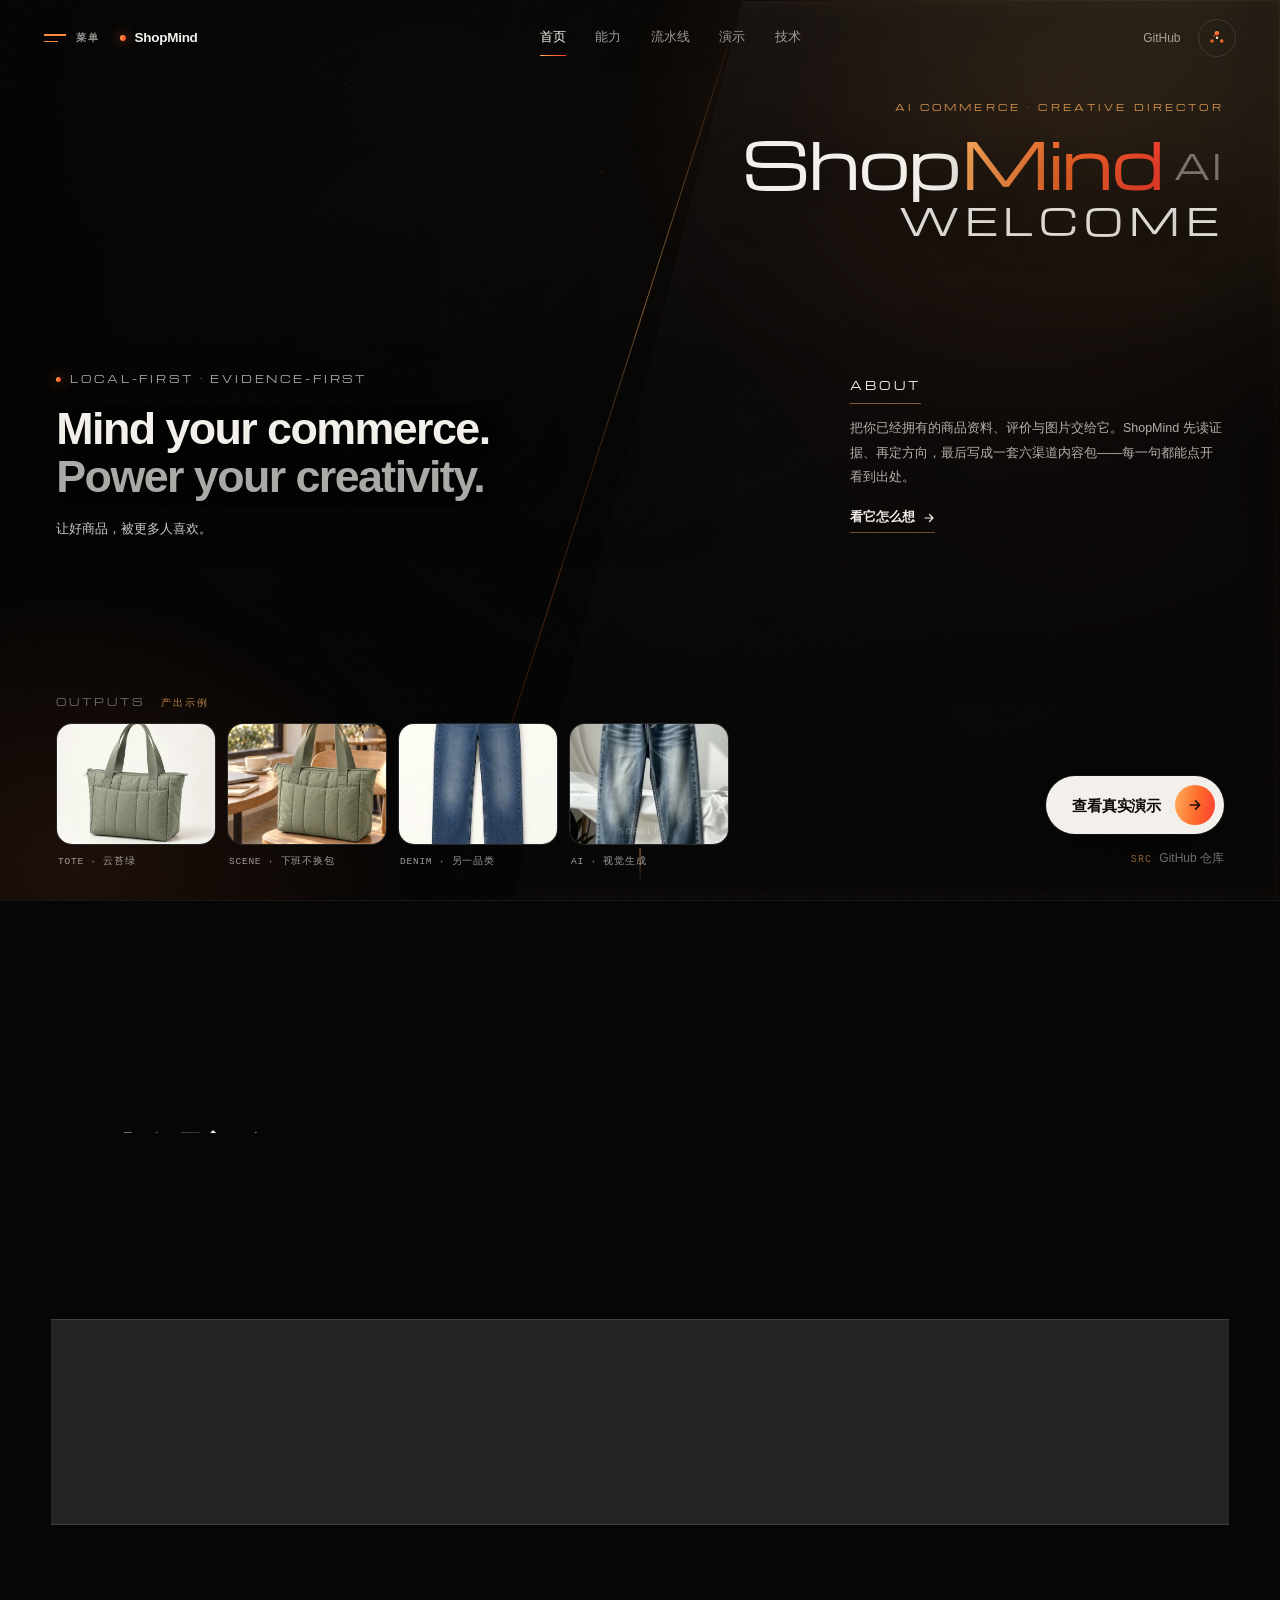
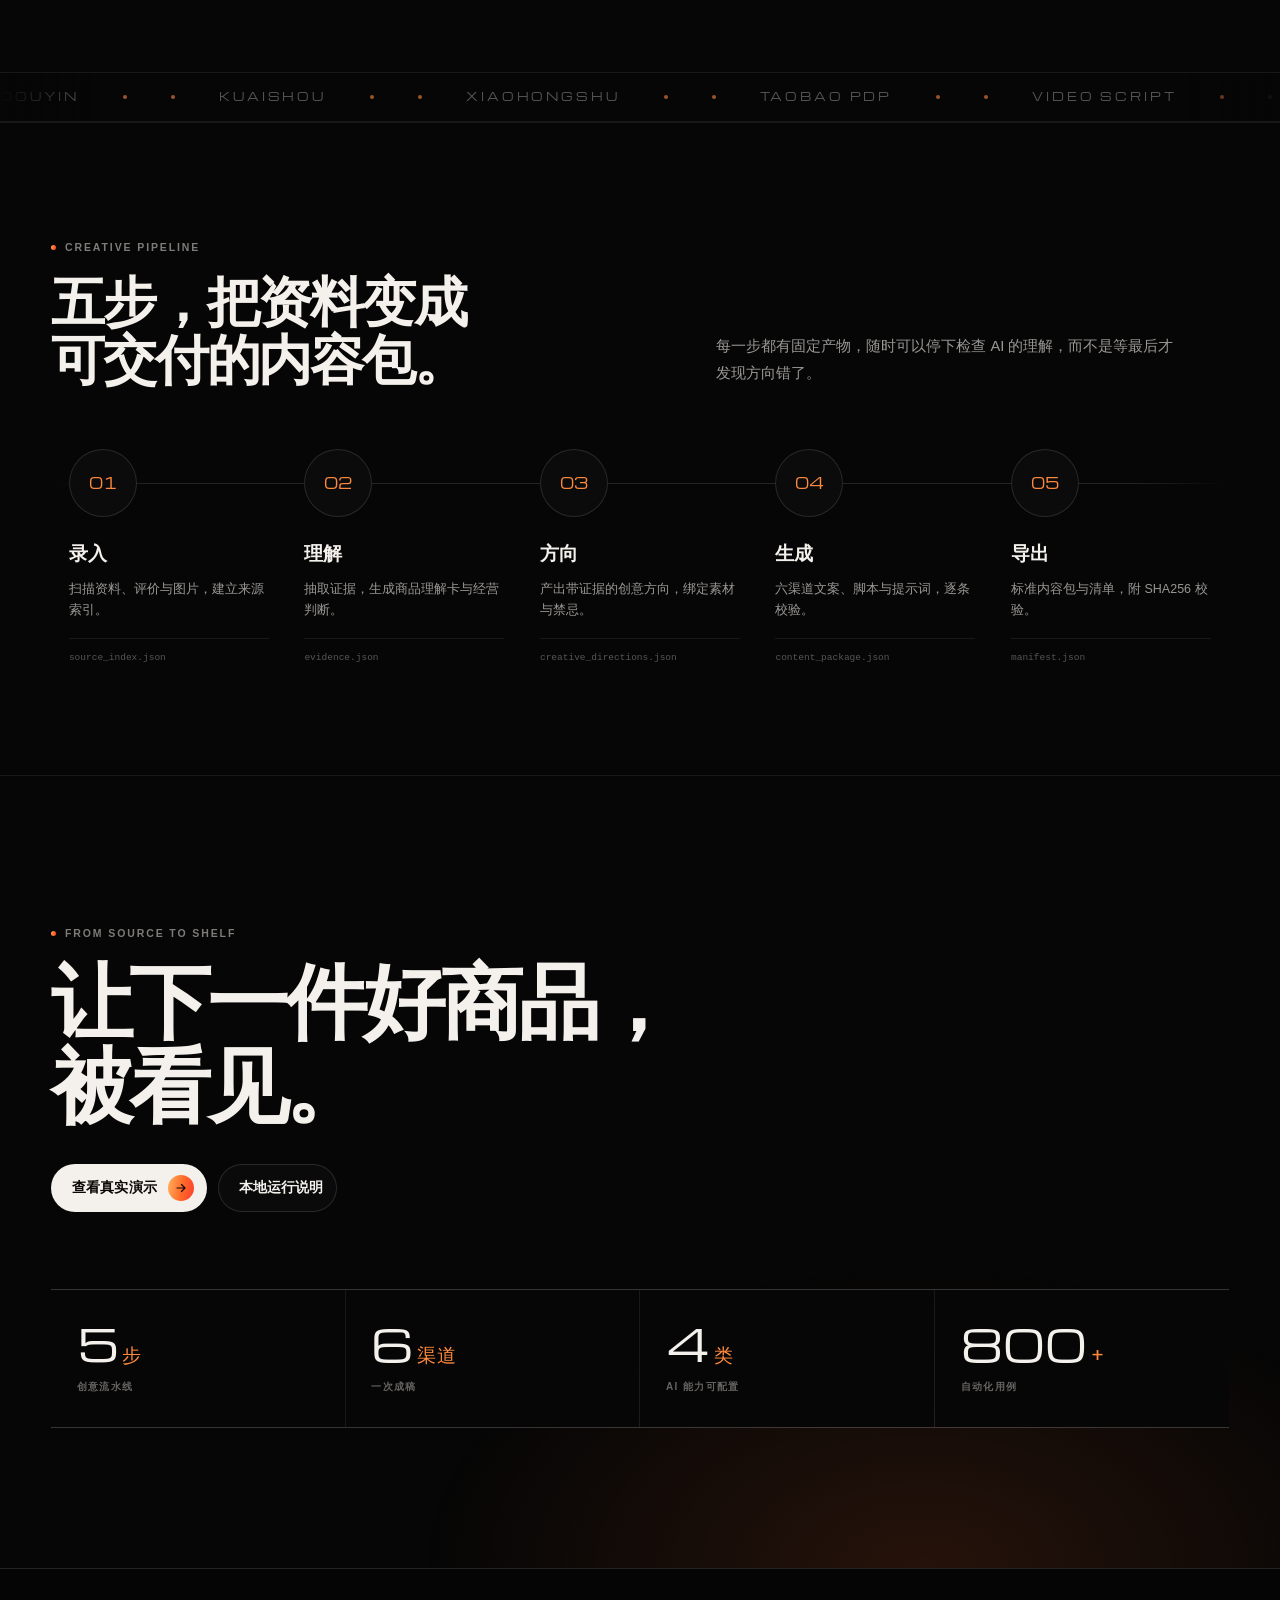
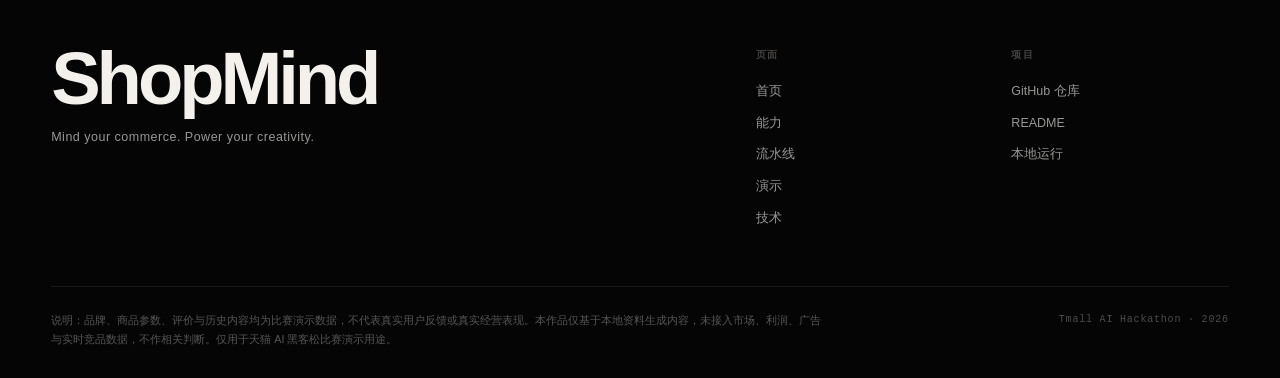
==== commit 33fc4dd5: "docs: 五页改为暗色电影感海报式版面，并压掉首屏多余字节 官网此前只有干净的排版，缺少主视觉、对角线磨砂玻璃与品牌展示字， 首屏中部大片死黑，评委第一眼看不到"这是个产品"。本轮把五页统一到 同一" ====
--- a/docs/index.html
+++ b/docs/index.html
@@ -1,19 +1,41 @@
 <!DOCTYPE html>
-<html lang="zh-CN">
-<head>
+<html lang="zh-CN"><head>
 <meta charset="UTF-8">
 <meta name="viewport" content="width=device-width, initial-scale=1.0">
 <title>ShopMind · 本地优先的 AI 商品创意导演 | 天猫 AI 黑客松</title>
 <meta name="description" content="ShopMind 把商品资料、评价与图片，变成可回溯、可审阅的六渠道创意内容包。本地优先、证据先行，一次走完录入到导出的五步流水线。">
+<meta name="theme-color" content="#060606">
+<meta name="view-transition" content="same-origin">
+<link rel="icon" href="./assets/favicon.svg" type="image/svg+xml">
+<link rel="apple-touch-icon" href="./assets/favicon-192.png">
+<link rel="preload" href="./assets/fonts/michroma-latin.woff2" as="font" type="font/woff2" crossorigin>
+<link rel="preload" href="./assets/hero-art.avif" as="image" type="image/avif" fetchpriority="high" media="(min-width:901px)">
+<link rel="preload" href="./assets/hero-art-mobile.avif" as="image" type="image/avif" fetchpriority="high" media="(max-width:900px)">
 <link rel="stylesheet" href="./assets/site.css">
 </head>
-<body>
+<body class="reveal-ready">
 <a class="skip-link" href="#main">跳到主要内容</a>
 
-<header class="site-header" data-header>
+<div class="intro" id="intro" hidden="" aria-hidden="true">
+  <div class="intro-mark" aria-hidden="true">
+    <svg viewBox="0 0 96 96" width="76" height="76"><defs>
+      <linearGradient id="ig" x1="0" y1="0" x2="1" y2="1"><stop offset="0" stop-color="#ffb15c"/><stop offset=".54" stop-color="#ff6a2a"/><stop offset="1" stop-color="#ff3d2e"/></linearGradient>
+    </defs>
+      <circle cx="48" cy="26" r="11" fill="url(#ig)"/>
+      <circle cx="26" cy="62" r="9" fill="url(#ig)" opacity=".82"/>
+      <circle cx="70" cy="62" r="9" fill="url(#ig)" opacity=".9"/>
+      <circle cx="48" cy="48" r="6" fill="#ffe0c2"/>
+      <circle cx="35" cy="37" r="4.5" fill="url(#ig)" opacity=".7"/>
+    </svg>
+  </div>
+  <p class="intro-word">ShopMind</p>
+  <button class="intro-skip" type="button" data-intro-skip>跳过</button>
+</div>
+
+<header class="site-header" data-header="">
   <div class="header-inner">
     <div class="header-left">
-      <button class="menu-toggle" type="button" aria-expanded="false" aria-controls="site-menu" data-menu-toggle>
+      <button class="menu-toggle" type="button" aria-expanded="false" aria-controls="site-menu" data-menu-toggle="">
         <span class="menu-bars" aria-hidden="true"><i></i><i></i></span>
         <span>菜单</span>
       </button>
@@ -32,22 +54,24 @@
     <div class="header-right">
       <a class="header-gh" href="https://github.com/halou02/shopmind-demo" target="_blank" rel="noopener">GitHub</a>
       <a class="node-logo" href="index.html" aria-label="ShopMind 首页">
-        <svg width="20" height="20" viewBox="0 0 24 24" fill="none" aria-hidden="true">
-          <path d="M12 5 5 17M12 5l7 12M5 17h14" stroke="rgba(244,241,236,.42)" stroke-width=".9"/>
-          <circle cx="12" cy="5" r="2.2" fill="#ff7a2f"/>
-          <circle cx="5" cy="17" r="1.8" fill="#ffb15c"/>
-          <circle cx="19" cy="17" r="1.8" fill="#ff3d2e"/>
+        <svg width="22" height="22" viewBox="0 0 96 96" fill="none" aria-hidden="true">
+          <defs><linearGradient id="nl" x1="0" y1="0" x2="1" y2="1"><stop offset="0" stop-color="#ffb15c"/><stop offset=".54" stop-color="#ff6a2a"/><stop offset="1" stop-color="#ff3d2e"/></linearGradient></defs>
+          <circle cx="48" cy="27" r="10" fill="url(#nl)"/>
+          <circle cx="27" cy="61" r="8" fill="url(#nl)" opacity=".82"/>
+          <circle cx="69" cy="61" r="8" fill="url(#nl)" opacity=".9"/>
+          <circle cx="48" cy="47" r="5.5" fill="#ffe0c2"/>
+          <circle cx="36" cy="38" r="4" fill="url(#nl)" opacity=".7"/>
         </svg>
       </a>
     </div>
   </div>
 </header>
 
-<div class="menu-overlay" id="site-menu" hidden>
+<div class="menu-overlay" id="site-menu" hidden="">
   <div class="menu-inner">
     <div class="menu-top">
       <span class="menu-label">SHOPMIND / INDEX</span>
-      <button class="menu-close" type="button" data-menu-close aria-label="关闭菜单">
+      <button class="menu-close" type="button" data-menu-close="" aria-label="关闭菜单">
         <span aria-hidden="true"></span><span aria-hidden="true"></span>
       </button>
     </div>
@@ -62,7 +86,7 @@
       <p>本地优先的 AI 商品创意导演。把你已经拥有的资料，变成一套可交付、可回溯的六渠道创意包。</p>
       <a class="btn btn-ghost btn-small" href="https://github.com/halou02/shopmind-demo" target="_blank" rel="noopener">
         GitHub 仓库
-        <span class="arrow"><svg width="11" height="11" viewBox="0 0 12 12" fill="none" aria-hidden="true"><path d="M2 6h8M6.5 2.5 10 6l-3.5 3.5" stroke="currentColor" stroke-width="1.2" stroke-linecap="round" stroke-linejoin="round"/></svg></span>
+        <span class="arrow"><svg width="11" height="11" viewBox="0 0 12 12" fill="none" aria-hidden="true"><path d="M2 6h8M6.5 2.5 10 6l-3.5 3.5" stroke="currentColor" stroke-width="1.2" stroke-linecap="round" stroke-linejoin="round"></path></svg></span>
       </a>
     </div>
   </div>
@@ -71,241 +95,160 @@
 <main id="main" class="page-main">
 
   <!-- HERO -->
-  <section class="hero">
-    <canvas id="hero-canvas" class="hero-canvas" aria-hidden="true"></canvas>
-    <div class="hero-tint" aria-hidden="true"></div>
+  <section class="hero" id="hero">
+    <div class="hero-stage">
+      <picture class="hero-art">
+        <source type="image/avif" media="(max-width:900px)" srcset="./assets/hero-art-mobile.avif">
+        <source type="image/avif" srcset="./assets/hero-art.avif">
+        <source type="image/webp" media="(max-width:900px)" srcset="./assets/hero-art-mobile.webp">
+        <source type="image/webp" srcset="./assets/hero-art.webp">
+        <source type="image/jpeg" media="(max-width:900px)" srcset="./assets/hero-art-mobile.jpg">
+        <img class="hero-art-img" src="./assets/hero-art.jpg" width="1792" height="884" alt="机械手臂与文艺复兴壁画中的人伸手指尖相触，中间迸出一点暖色光，画面呈现在一台打开的笔记本电脑屏幕上" fetchpriority="high" decoding="async">
+      </picture>
+      <div class="hero-scrim" aria-hidden="true"></div>
+      <canvas id="hero-canvas" class="hero-canvas" aria-hidden="true"></canvas>
+      <div class="hero-bloom" aria-hidden="true"></div>
+    </div>
+
+    <div class="hero-glass-wrap" aria-hidden="true"><div class="hero-glass"></div></div>
+    <div class="hero-glass-edge" aria-hidden="true"></div>
+    <div class="hero-grain" aria-hidden="true"></div>
+
     <div class="hero-inner">
-      <div class="hero-head">
-        <p class="eyebrow"><span class="dot"></span>AI Commerce · Creative Director</p>
+
+      <div class="hero-brand">
+        <p class="hero-kicker" data-scramble="AI Commerce · Creative Director">AI Commerce <span class="sep">·</span> Creative Director</p>
         <h1 class="hero-wordmark" aria-label="ShopMind AI 商品创意导演">
-          <span class="wm-line">Shop<span class="wm-m">M</span>ind</span>
-          <span class="wm-sub"><span class="wm-ai">AI</span><span class="wm-cn">商品创意导演 / Local-first</span></span>
+          <span class="wm-line">Shop<span class="wm-m">Mind</span><span class="wm-ai">AI</span></span>
+          <span class="hero-welcome" data-welcome>WELCOME</span>
         </h1>
       </div>
 
-      <div class="hero-lower">
-        <div class="hero-tagline">
-          <p class="tag-en">Mind your commerce<br><span>Power your creativity.</span></p>
-          <p class="tag-cn">让好商品，被更多人喜欢。</p>
-          <div class="hero-cta">
-            <a class="btn btn-light" href="demo.html">
-              查看真实演示
-              <span class="arrow"><svg width="12" height="12" viewBox="0 0 12 12" fill="none" aria-hidden="true"><path d="M2 6h8M6.5 2.5 10 6l-3.5 3.5" stroke="currentColor" stroke-width="1.2" stroke-linecap="round" stroke-linejoin="round"/></svg></span>
-            </a>
-            <a class="btn btn-ghost" href="https://github.com/halou02/shopmind-demo" target="_blank" rel="noopener">GitHub 仓库</a>
-          </div>
-        </div>
-
-        <div class="hero-aside">
-          <p class="eyebrow">About</p>
-          <p>ShopMind is a local-first creative director for commerce. Feed it what you already own — product sheets, reviews, photos, scripts. It reads the evidence, finds the angle, and writes a complete six-channel package you can trace, review and ship.</p>
-          <a class="text-link" href="capabilities.html">See how it thinks
-            <svg width="12" height="12" viewBox="0 0 12 12" fill="none" aria-hidden="true"><path d="M2 6h8M6.5 2.5 10 6l-3.5 3.5" stroke="currentColor" stroke-width="1.2" stroke-linecap="round" stroke-linejoin="round"/></svg>
-          </a>
-        </div>
-      </div>
-
-      <div class="hero-products" aria-label="演示商品与生成素材">
-        <figure>
-          <img src="./assets/product-bag.jpg" alt="云苔绿通勤托特包商品主图">
-          <figcaption>Tote / 云苔绿</figcaption>
-        </figure>
-        <figure>
-          <img src="./assets/product-bag-scene.jpg" alt="咖啡馆里的云苔绿托特包场景图">
-          <figcaption>Scene / 下班不换包</figcaption>
-        </figure>
-        <figure>
-          <img src="./assets/product-jeans.jpg" alt="女装直筒牛仔裤商品图">
-          <figcaption>Denim / 另一品类</figcaption>
-        </figure>
-        <figure>
-          <img src="./assets/ai-01.jpg" alt="AI 生成的商品视觉配图">
-          <figcaption>AI / 视觉生成</figcaption>
-        </figure>
-      </div>
-    </div>
-  </section>
-
-  <!-- VALUE -->
+      <div class="hero-left">
+        <p class="hero-eyebrow"><span class="dot"></span>Local-first · Evidence-first</p>
+        <h2 class="hero-tagline" data-reveal="line">
+          <span class="ln"><span>Mind your commerce.</span></span>
+          <span class="ln"><span class="l2">Power your creativity.</span></span>
+        </h2>
+        <p class="hero-tagline-cn" data-reveal="">让好商品，被更多人喜欢。</p>
+      </div>
+
+      <aside class="hero-about" data-reveal="">
+        <p class="about-label">About</p>
+        <p class="about-body">把你已经拥有的商品资料、评价与图片交给它。ShopMind 先读证据、再定方向，最后写成一套六渠道内容包——每一句都能点开看到出处。</p>
+        <a class="text-link" href="capabilities.html">看它怎么想
+          <svg width="12" height="12" viewBox="0 0 12 12" fill="none" aria-hidden="true"><path d="M2 6h8M6.5 2.5 10 6l-3.5 3.5" stroke="currentColor" stroke-width="1.2" stroke-linecap="round" stroke-linejoin="round"></path></svg>
+        </a>
+      </aside>
+
+      <div class="hero-photos" data-reveal="">
+        <p class="strip-label">Outputs <em>产出示例</em></p>
+        <div class="strip">
+          <figure class="tilt">
+            <span class="ph"><picture><source type="image/avif" srcset="./assets/product-bag.avif"><source type="image/webp" srcset="./assets/product-bag.webp"><img src="./assets/product-bag.jpg" alt="云苔绿通勤托特包商品主图" loading="lazy" width="600" height="600"></picture></span>
+            <figcaption>Tote · 云苔绿</figcaption>
+          </figure>
+          <figure class="tilt">
+            <span class="ph"><picture><source type="image/avif" srcset="./assets/product-bag-scene.avif"><source type="image/webp" srcset="./assets/product-bag-scene.webp"><img src="./assets/product-bag-scene.jpg" alt="咖啡馆里的云苔绿托特包场景图" loading="lazy" width="600" height="600"></picture></span>
+            <figcaption>Scene · 下班不换包</figcaption>
+          </figure>
+          <figure class="tilt">
+            <span class="ph"><picture><source type="image/avif" srcset="./assets/product-jeans.avif"><source type="image/webp" srcset="./assets/product-jeans.webp"><img src="./assets/product-jeans.jpg" alt="女装直筒牛仔裤商品图" loading="lazy" width="600" height="600"></picture></span>
+            <figcaption>Denim · 另一品类</figcaption>
+          </figure>
+          <figure class="tilt">
+            <span class="ph"><picture><source type="image/avif" srcset="./assets/ai-01.avif"><source type="image/webp" srcset="./assets/ai-01.webp"><img src="./assets/ai-01.jpg" alt="AI 生成的商品视觉配图" loading="lazy" width="600" height="600"></picture></span>
+            <figcaption>AI · 视觉生成</figcaption>
+          </figure>
+        </div>
+      </div>
+
+      <div class="hero-action" data-reveal="">
+        <a class="btn-hero" href="demo.html" data-magnetic>
+          查看真实演示
+          <span class="disc" aria-hidden="true"><svg width="14" height="14" viewBox="0 0 12 12" fill="none"><path d="M2 6h8M6.5 2.5 10 6l-3.5 3.5" stroke="currentColor" stroke-width="1.4" stroke-linecap="round" stroke-linejoin="round"></path></svg></span>
+        </a>
+        <a class="alt" href="https://github.com/halou02/shopmind-demo" target="_blank" rel="noopener"><b>SRC</b>GitHub 仓库</a>
+      </div>
+
+    </div>
+
+    <div class="hero-cue" aria-hidden="true"><span>Scroll</span><i></i></div>
+  </section>
+
+  <!-- 1. STATEMENT -->
   <section class="section">
     <div class="container">
-      <div class="section-head" data-reveal>
-        <div>
-          <p class="eyebrow"><span class="dot"></span>Why ShopMind</p>
-          <h2>不拍脑袋，<br>让每一句都有出处。</h2>
-        </div>
-        <p class="lead">把「品牌 + 商品 + 评价 + 图片」当作唯一事实来源。模型负责表达，ShopMind 负责它能不能说、该说什么。</p>
-      </div>
-
-      <div class="value-grid">
-        <article class="card value-card" data-reveal>
-          <span class="card-index">01 / TRACEABLE</span>
+      <p class="eyebrow" data-reveal=""><span class="dot"></span>Why ShopMind</p>
+      <h2 class="statement" data-reveal="line">
+        <span class="ln"><span>不拍脑袋，</span></span>
+        <span class="ln"><span>让每一句都有出处。</span></span>
+      </h2>
+      <div class="proof-row">
+        <div class="proof spot" data-reveal="">
+          <b class="pn">01</b>
           <h3>证据可溯源</h3>
-          <p>每个创意方向都绑定 evidence 与 asset，标出「基于哪条评价、哪张图」。点开就能看到原文与来源定位，而不是一句「AI 觉得」。</p>
-          <div class="card-foot"><span class="chip chip-mono">evidence · asset</span></div>
-        </article>
-        <article class="card value-card" data-reveal>
-          <span class="card-index">02 / SIX CHANNELS</span>
-          <h3>六渠道一次成稿</h3>
-          <p>抖音、快手、小红书、淘宝详情、视频脚本、视觉提示词，同一方向下六种语气与结构。事实一致，表达各归其位。</p>
-          <div class="card-foot"><span class="chip chip-mono">content_package.json</span></div>
-        </article>
-        <article class="card value-card" data-reveal>
-          <span class="card-index">03 / LOCAL-FIRST</span>
-          <h3>本地优先，隐私可控</h3>
-          <p>资料、索引、历史与导出包都留在本地 workspace。未配置 Key 也能走完五步；联网是增强，不是前提。</p>
-          <div class="card-foot"><span class="chip chip-mono">127.0.0.1:8080</span></div>
-        </article>
-      </div>
-    </div>
-  </section>
-
-  <!-- FLOW PREVIEW -->
+          <p>每个结论都绑定 evidence 与 asset，点开能看到原文与来源定位。</p>
+        </div>
+        <div class="proof spot" data-reveal="">
+          <b class="pn">02</b>
+          <h3>六渠道成稿</h3>
+          <p>抖音、快手、小红书、淘宝详情、视频脚本、视觉提示词，事实一致。</p>
+        </div>
+        <div class="proof spot" data-reveal="">
+          <b class="pn">03</b>
+          <h3>本地优先</h3>
+          <p>资料、索引、历史与导出包都留在本地 workspace，未配 Key 也能跑完。</p>
+        </div>
+      </div>
+    </div>
+  </section>
+
+  <div class="marquee" aria-hidden="true">
+    <div class="marquee-track">
+      <span>Douyin<span></span></span><span>Kuaishou<span></span></span><span>Xiaohongshu<span></span></span><span>Taobao PDP<span></span></span><span>Video Script<span></span></span><span>Visual Prompt<span></span></span><span>六渠道一次成稿<span></span></span><span>Evidence First<span></span></span>
+      <span>Douyin<span></span></span><span>Kuaishou<span></span></span><span>Xiaohongshu<span></span></span><span>Taobao PDP<span></span></span><span>Video Script<span></span></span><span>Visual Prompt<span></span></span><span>六渠道一次成稿<span></span></span><span>Evidence First<span></span></span>
+    </div>
+  </div>
+
+  <!-- 2. FIVE STEPS -->
   <section class="section">
     <div class="container">
-      <div class="section-head" data-reveal>
+      <div class="section-head" data-reveal="">
         <div>
           <p class="eyebrow"><span class="dot"></span>Creative Pipeline</p>
           <h2>五步，把资料变成<br>可交付的内容包。</h2>
         </div>
-        <p class="lead">每一步都有明确输入、结构化输出和固定产物。随时可以停下检查 AI 的理解，而不是等最后才发现方向错了。</p>
-      </div>
-
-      <div class="flow-preview" data-reveal>
-        <a class="flow-item" href="pipeline.html#step-1">
-          <span class="n">01</span>
-          <h3>录入</h3>
-          <p>扫描商品资料、评价、图片与历史文案，建立来源索引。</p>
-          <span class="file">source_index.json</span>
-        </a>
-        <a class="flow-item" href="pipeline.html#step-2">
-          <span class="n">02</span>
-          <h3>理解</h3>
-          <p>抽取证据，生成商品理解卡与经营判断，可手动修正。</p>
-          <span class="file">evidence.json</span>
-        </a>
-        <a class="flow-item" href="pipeline.html#step-3">
-          <span class="n">03</span>
-          <h3>方向</h3>
-          <p>生成多个带证据的创意方向，绑定素材与禁忌表达。</p>
-          <span class="file">creative_directions.json</span>
-        </a>
-        <a class="flow-item" href="pipeline.html#step-4">
-          <span class="n">04</span>
-          <h3>生成</h3>
-          <p>六渠道文案、脚本与视觉提示词，逐条校验。</p>
-          <span class="file">content_package.json</span>
-        </a>
-        <a class="flow-item" href="pipeline.html#step-5">
-          <span class="n">05</span>
-          <h3>导出</h3>
-          <p>标准内容包、清单与 SHA256 校验，归档可审阅。</p>
-          <span class="file">manifest.json</span>
-        </a>
-      </div>
-
-      <div class="mt-24">
-        <a class="text-link" href="pipeline.html">查看完整流水线
-          <svg width="12" height="12" viewBox="0 0 12 12" fill="none" aria-hidden="true"><path d="M2 6h8M6.5 2.5 10 6l-3.5 3.5" stroke="currentColor" stroke-width="1.2" stroke-linecap="round" stroke-linejoin="round"/></svg>
-        </a>
-      </div>
-    </div>
-  </section>
-
-  <!-- CHANNELS -->
-  <section class="section">
-    <div class="container">
-      <div class="section-head" data-reveal>
-        <div>
-          <p class="eyebrow"><span class="dot"></span>Six Channels</p>
-          <h2>一套证据，<br>六种说法。</h2>
-        </div>
-        <p class="lead">不同平台的语气、结构与节奏不同，但引用的事实必须相同。六份内容共享同一个方向与同一组证据。</p>
-      </div>
-
-      <div class="channel-grid" data-reveal>
-        <div class="channel-cell">
-          <div class="ch-top"><span class="ch-en">Douyin</span><span class="ch-num">01</span></div>
-          <h3>抖音</h3>
-          <p>20 秒 9:16 口播，前三秒给钩子，字幕与画面逐段对齐。</p>
-          <div class="ch-out">输出 · 分镜脚本 / 口播 / 字幕</div>
-        </div>
-        <div class="channel-cell">
-          <div class="ch-top"><span class="ch-en">Kuaishou</span><span class="ch-num">02</span></div>
-          <h3>快手</h3>
-          <p>更直接的口语与价格锚点，少一点形容词，多一点实在话。</p>
-          <div class="ch-out">输出 · 口语化正文 / 互动引导</div>
-        </div>
-        <div class="channel-cell">
-          <div class="ch-top"><span class="ch-en">Xiaohongshu</span><span class="ch-num">03</span></div>
-          <h3>小红书</h3>
-          <p>第一人称图文笔记，从真实使用感受切入，标签自然收束。</p>
-          <div class="ch-out">输出 · 标题 / 正文 / 标签</div>
-        </div>
-        <div class="channel-cell">
-          <div class="ch-top"><span class="ch-en">Taobao PDP</span><span class="ch-num">04</span></div>
-          <h3>淘宝详情</h3>
-          <p>卖点、参数、适用人群与使用场景，结构化到可扫读。</p>
-          <div class="ch-out">输出 · 卖点 / 规格 / 场景</div>
-        </div>
-        <div class="channel-cell">
-          <div class="ch-top"><span class="ch-en">Video Script</span><span class="ch-num">05</span></div>
-          <h3>视频脚本</h3>
-          <p>镜头、时长、字幕与素材顺序明确，直接给拍摄或剪辑。</p>
-          <div class="ch-out">输出 · 分镜 / 时长 / 素材清单</div>
-        </div>
-        <div class="channel-cell">
-          <div class="ch-top"><span class="ch-en">Visual Prompt</span><span class="ch-num">06</span></div>
-          <h3>视觉提示词</h3>
-          <p>画幅、色彩、材质与镜头概念，附待补拍清单与资料缺口。</p>
-          <div class="ch-out">输出 · 提示词 / 画幅 / 待验证</div>
-        </div>
-      </div>
-
-      <div class="mt-24">
-        <a class="text-link" href="capabilities.html">看六渠道与校验规则
-          <svg width="12" height="12" viewBox="0 0 12 12" fill="none" aria-hidden="true"><path d="M2 6h8M6.5 2.5 10 6l-3.5 3.5" stroke="currentColor" stroke-width="1.2" stroke-linecap="round" stroke-linejoin="round"/></svg>
-        </a>
-      </div>
-    </div>
-  </section>
-
-  <!-- STATS -->
-  <section class="section">
-    <div class="container">
-      <div class="stat-band" data-reveal>
-        <div class="stat">
-          <b><span data-count="5">5</span><em>步</em></b>
-          <span>创意流水线</span>
-        </div>
-        <div class="stat">
-          <b><span data-count="6">6</span><em>渠道</em></b>
-          <span>一次成稿</span>
-        </div>
-        <div class="stat">
-          <b><span data-count="4">4</span><em>类</em></b>
-          <span>AI 能力可配置</span>
-        </div>
-        <div class="stat">
-          <b><span data-count="800">800</span><em>+</em></b>
-          <span>自动化用例</span>
-        </div>
-      </div>
-    </div>
-  </section>
-
-  <!-- FINAL CTA -->
+        <p class="lead">每一步都有固定产物，随时可以停下检查 AI 的理解，而不是等最后才发现方向错了。</p>
+      </div>
+
+      <ol class="step-rail" data-reveal="">
+        <li><a class="step-node" href="pipeline.html#step-1"><span class="sn">01</span><h3>录入</h3><p>扫描资料、评价与图片，建立来源索引。</p><code>source_index.json</code></a></li>
+        <li><a class="step-node" href="pipeline.html#step-2"><span class="sn">02</span><h3>理解</h3><p>抽取证据，生成商品理解卡与经营判断。</p><code>evidence.json</code></a></li>
+        <li><a class="step-node" href="pipeline.html#step-3"><span class="sn">03</span><h3>方向</h3><p>产出带证据的创意方向，绑定素材与禁忌。</p><code>creative_directions.json</code></a></li>
+        <li><a class="step-node" href="pipeline.html#step-4"><span class="sn">04</span><h3>生成</h3><p>六渠道文案、脚本与提示词，逐条校验。</p><code>content_package.json</code></a></li>
+        <li><a class="step-node" href="pipeline.html#step-5"><span class="sn">05</span><h3>导出</h3><p>标准内容包与清单，附 SHA256 校验。</p><code>manifest.json</code></a></li>
+      </ol>
+    </div>
+  </section>
+
+  <!-- 3. CTA -->
   <section class="final-cta">
     <div class="container">
-      <p class="eyebrow" data-reveal><span class="dot"></span>From source to shelf</p>
-      <h2 data-reveal>让下一件好商品，<br>被看见。</h2>
-      <p class="lead" data-reveal>从本地资料开始，走完一条可回溯的创意流水线。所有内容都可以审阅、修正，再交付。</p>
-      <div class="cta-actions" data-reveal>
+      <p class="eyebrow" data-reveal=""><span class="dot"></span>From source to shelf</p>
+      <h2 data-reveal="">让下一件好商品，<br>被看见。</h2>
+      <div class="cta-actions" data-reveal="">
         <a class="btn btn-light" href="demo.html">
           查看真实演示
-          <span class="arrow"><svg width="12" height="12" viewBox="0 0 12 12" fill="none" aria-hidden="true"><path d="M2 6h8M6.5 2.5 10 6l-3.5 3.5" stroke="currentColor" stroke-width="1.2" stroke-linecap="round" stroke-linejoin="round"/></svg></span>
+          <span class="arrow"><svg width="12" height="12" viewBox="0 0 12 12" fill="none" aria-hidden="true"><path d="M2 6h8M6.5 2.5 10 6l-3.5 3.5" stroke="currentColor" stroke-width="1.2" stroke-linecap="round" stroke-linejoin="round"></path></svg></span>
         </a>
         <a class="btn btn-ghost" href="tech.html#run">本地运行说明</a>
+      </div>
+      <div class="stat-strip" data-reveal="">
+        <div><b><span data-count="5">5</span><em>步</em></b><span>创意流水线</span></div>
+        <div><b><span data-count="6">6</span><em>渠道</em></b><span>一次成稿</span></div>
+        <div><b><span data-count="4">4</span><em>类</em></b><span>AI 能力可配置</span></div>
+        <div><b><span data-count="800">800</span><em>+</em></b><span>自动化用例</span></div>
       </div>
     </div>
   </section>
@@ -343,7 +286,8 @@
   </div>
 </footer>
 
-<script src="./assets/site.js" defer></script>
-<script src="./assets/hero-art.js" defer></script>
-</body>
-</html>
+<script src="./assets/site.js" defer=""></script>
+<script src="./assets/hero-art.js" defer=""></script>
+
+
+</body></html>
--- a/docs/assets/site.css
+++ b/docs/assets/site.css
@@ -1,8 +1,17 @@
 /* ==========================================================================
    ShopMind — site.css
    Dark cinematic design system for the 5-page GitHub Pages showcase.
-   No external fonts, no build step.
+   No build step. One self-hosted display face (Michroma, SIL OFL — see
+   assets/fonts/ and assets/SOURCES.md). No external requests.
    ========================================================================== */
+
+@font-face{
+  font-family:"Michroma";
+  src:url("./fonts/michroma-latin.woff2") format("woff2");
+  font-weight:400;font-style:normal;font-display:swap;
+  /* Michroma ships Latin only; CJK falls through to the system stack below. */
+  unicode-range:U+0000-00FF,U+0131,U+0152-0153,U+02BB-02BC,U+2000-206F,U+2074,U+20AC,U+2122,U+2191,U+2193,U+2212,U+2215,U+FEFF,U+FFFD;
+}
 
 :root{
   --bg:#060606;
@@ -23,11 +32,15 @@
   --grad:linear-gradient(100deg,#ffb15c 0%,#ff6a2a 54%,#ff3d2e 100%);
   --r:18px;
   --r-lg:24px;
+  --glass:rgba(10,9,8,.52);
+  --glass-line:rgba(255,255,255,.14);
   --sans:"Segoe UI","PingFang SC","Microsoft YaHei",sans-serif;
+  --font-display:"Michroma","Segoe UI","PingFang SC",sans-serif;
   --mono:ui-monospace,SFMono-Regular,Menlo,Consolas,"Liberation Mono",monospace;
   --max:1320px;
   --pad:clamp(20px,4vw,56px);
   --ease:cubic-bezier(.22,.61,.36,1);
+  --ease-out-expo:cubic-bezier(.16,1,.3,1);
 }
 
 *,*::before,*::after{box-sizing:border-box}
@@ -223,136 +236,365 @@
   .menu-foot{flex-direction:column;align-items:flex-start;gap:18px}
 }
 
-/* ---------- Hero (home) ---------- */
+/* ---------- Hero (home) — cinematic poster ---------- */
 .hero{
   position:relative;isolation:isolate;overflow:hidden;
-  min-height:100svh;display:flex;flex-direction:column;
+  min-height:100svh;display:block;
+  background:#040404;
+}
+.hero-stage{position:absolute;inset:0;z-index:0;overflow:hidden}
+/* inset is negative so the pointer-parallax translate applied to this element
+   can never reveal an edge — the img itself keeps its own breathing transform */
+.hero-art{position:absolute;inset:-4%;display:block;will-change:transform}
+.hero-art-img{
+  position:absolute;left:50%;top:50%;
+  width:100%;height:100%;object-fit:cover;
+  translate:-50% -50%;
+  scale:1.055;
+  filter:saturate(.92) contrast(1.06) brightness(.92);
+  animation:heroBreath 34s ease-in-out infinite alternate;
+  will-change:transform;
+}
+/* translate and scale are declared as independent properties on purpose:
+   writing scale() after translate() in one transform would multiply the offset. */
+@keyframes heroBreath{
+  from{transform:translate3d(0,0,0) scale(1)}
+  to{transform:translate3d(-1.4%,-1.1%,0) scale(1.045)}
+}
+.hero-scrim{
+  position:absolute;inset:0;z-index:1;pointer-events:none;
+  background:
+    linear-gradient(90deg,rgba(4,4,4,.88) 0%,rgba(4,4,4,.58) 20%,rgba(4,4,4,.06) 42%,rgba(4,4,4,0) 56%,rgba(4,4,4,.28) 100%),
+    linear-gradient(180deg,rgba(4,4,4,.72) 0%,rgba(4,4,4,0) 24%,rgba(4,4,4,0) 48%,rgba(4,4,4,.62) 80%,rgba(4,4,4,.92) 100%);
 }
 .hero-canvas{
-  position:absolute;inset:0;z-index:0;
+  position:absolute;inset:0;z-index:2;
   width:100%;height:100%;
-  opacity:.58;mix-blend-mode:screen;pointer-events:none;
+  opacity:.3;mix-blend-mode:screen;pointer-events:none;
   -webkit-mask-image:radial-gradient(120% 100% at 62% 30%,#000 28%,transparent 82%);
   mask-image:radial-gradient(120% 100% at 62% 30%,#000 28%,transparent 82%);
 }
-.hero-tint{
-  position:absolute;inset:0;z-index:1;pointer-events:none;
+.hero-bloom{
+  position:absolute;inset:0;z-index:2;pointer-events:none;
   background:
-    radial-gradient(920px 640px at 74% 16%, rgba(255,106,42,.17), transparent 64%),
-    radial-gradient(680px 520px at 6% 86%, rgba(255,177,92,.055), transparent 62%),
-    linear-gradient(180deg,rgba(6,6,6,.08) 0%,rgba(6,6,6,.02) 42%,rgba(6,6,6,.82) 100%);
-}
-.hero::after{
-  content:"";position:absolute;inset:0;z-index:2;pointer-events:none;opacity:.05;
+    radial-gradient(46% 52% at 92% 4%, rgba(176,190,120,.16), transparent 66%),
+    radial-gradient(52% 58% at 84% 12%, rgba(255,138,61,.20), transparent 68%),
+    radial-gradient(40% 46% at 6% 96%, rgba(255,106,42,.10), transparent 70%);
+  animation:bloomDrift 26s ease-in-out infinite alternate;
+}
+@keyframes bloomDrift{
+  from{transform:translate3d(0,0,0);opacity:.9}
+  to{transform:translate3d(-1.6%,1.2%,0);opacity:1}
+}
+.hero-grain{
+  position:absolute;inset:0;z-index:6;pointer-events:none;opacity:.055;
   background-image:url("data:image/svg+xml,%3Csvg xmlns='http://www.w3.org/2000/svg' width='140' height='140'%3E%3Cfilter id='n'%3E%3CfeTurbulence type='fractalNoise' baseFrequency='.85' numOctaves='2' stitchTiles='stitch'/%3E%3C/filter%3E%3Crect width='100%25' height='100%25' filter='url(%23n)' opacity='.55'/%3E%3C/svg%3E");
 }
+
+/* Diagonal frosted panel. The wrapper carries clip-path; the child carries
+   backdrop-filter, because clipping a backdrop-filter element directly is
+   unreliable in Safari. */
+.hero-glass-wrap{
+  position:absolute;inset:0;z-index:3;pointer-events:none;
+  clip-path:polygon(58% 0,100% 0,100% 100%,40% 100%);
+}
+.hero-glass{
+  position:absolute;inset:1px;
+  background:
+    linear-gradient(160deg,rgba(255,255,255,.055) 0%,rgba(255,255,255,.012) 42%,rgba(255,255,255,0) 70%),
+    var(--glass);
+  -webkit-backdrop-filter:blur(22px) saturate(1.12);
+  backdrop-filter:blur(22px) saturate(1.12);
+  border-left:1px solid var(--glass-line);
+  box-shadow:inset 1px 0 24px rgba(255,177,92,.05);
+}
+/* The static backdrop lives here, not in an <img>, so browsers that DO support
+   backdrop-filter never download hero-blur.jpg at all. */
+@supports not ((backdrop-filter:blur(2px)) or (-webkit-backdrop-filter:blur(2px))){
+  .hero-glass{
+    background:
+      linear-gradient(rgba(8,7,7,.82),rgba(8,7,7,.82)),
+      url("./hero-blur.jpg") center/cover no-repeat,
+      rgba(8,7,7,.86);
+  }
+}
+.hero-glass-edge{
+  /* slope must match clip-path: the edge travels 58%->40% of the width over the
+     hero height, so tan(theta) = 0.18 * heroWidth / heroHeight, not a guessed number */
+  position:absolute;top:0;bottom:0;left:58%;width:1px;
+  background:linear-gradient(180deg,transparent,rgba(255,177,92,.5) 34%,rgba(255,106,42,.28) 70%,transparent);
+  transform:skewX(-17.7deg);transform-origin:top;pointer-events:none;z-index:4;
+}
+
 .hero-inner{
-  position:relative;z-index:3;
-  width:100%;max-width:1440px;min-height:100svh;margin:0 auto;
-  padding:clamp(94px,12vh,132px) clamp(20px,4vw,56px) 26px;
-  display:flex;flex-direction:column;justify-content:space-between;
-  gap:clamp(28px,4.5vh,56px);
-}
-.hero-head{padding-top:clamp(4px,3vh,36px)}
+  position:relative;z-index:5;
+  min-height:100svh;
+  max-width:1600px;margin:0 auto;
+  padding:clamp(96px,11vh,128px) clamp(20px,4.4vw,64px) clamp(22px,3.4vh,40px);
+  display:grid;
+  grid-template-columns:minmax(0,1fr) minmax(300px,38%);
+  grid-template-rows:auto 1fr auto;
+  grid-template-areas:
+    ".      brand"
+    "left   about"
+    "photos action";
+  column-gap:clamp(24px,4vw,64px);
+}
+
+/* --- brand block, deliberately crossing the diagonal --- */
+.hero-brand{grid-area:brand;justify-self:end;text-align:right;min-width:0}
+.hero-kicker{
+  margin:0 0 clamp(10px,1.6vh,18px);
+  font-family:var(--font-display);
+  font-size:clamp(9px,.72vw,11.5px);font-weight:400;
+  letter-spacing:.34em;text-transform:uppercase;
+  color:rgba(255,177,92,.82);
+  white-space:nowrap;
+}
+.hero-kicker .sep{color:rgba(244,241,236,.28);padding-inline:.5em}
 .hero-wordmark{
-  margin:14px 0 0;
-  display:flex;flex-direction:column;gap:.04em;
-  font-size:clamp(62px,12.4vw,190px);
-  font-weight:900;line-height:.86;letter-spacing:-.055em;
-}
-.wm-line{display:block;white-space:nowrap}
-.wm-m{
+  margin:0;
+  font-family:var(--font-display);font-weight:400;
+  font-size:clamp(38px,5.1vw,86px);
+  line-height:.96;letter-spacing:-.012em;
+  text-shadow:0 8px 42px rgba(0,0,0,.72);
+}
+.hero-wordmark .wm-line{display:block;white-space:nowrap}
+.hero-wordmark .wm-m{
   background:var(--grad);
-  -webkit-background-clip:text;background-clip:text;
-  color:transparent;
+  -webkit-background-clip:text;background-clip:text;color:transparent;
 }
 @supports not ((-webkit-background-clip:text) or (background-clip:text)){
-  .wm-m{color:var(--orange-deep);background:none}
-}
-.wm-sub{display:flex;align-items:baseline;gap:clamp(12px,2vw,26px);margin-top:.04em}
-.wm-ai{font-size:clamp(40px,5.9vw,90px);font-weight:900;line-height:.9;letter-spacing:-.04em}
-.wm-cn{
-  font-size:clamp(9px,.85vw,11.5px);font-weight:600;line-height:1.6;
-  letter-spacing:.22em;text-transform:uppercase;color:var(--faint);
-  padding-bottom:.55em;
-}
-.hero-lower{
-  display:grid;grid-template-columns:minmax(0,1fr) minmax(260px,360px);
-  gap:clamp(28px,5vw,72px);align-items:end;
-}
-.hero-tagline .tag-en{
-  margin:0;font-size:clamp(20px,2.35vw,30px);font-weight:600;
-  line-height:1.3;letter-spacing:-.025em;
-}
-.hero-tagline .tag-en span{color:var(--muted)}
-.hero-tagline .tag-cn{margin-top:10px;font-size:12.5px;letter-spacing:.04em;color:var(--faint)}
-.hero-cta{display:flex;flex-wrap:wrap;gap:10px;margin-top:clamp(18px,3vh,28px)}
-.hero-aside{justify-self:end;max-width:360px;padding-bottom:4px}
-.hero-aside p:not(.eyebrow){margin-top:12px;font-size:13px;line-height:1.8;color:var(--muted)}
-.hero-aside .text-link{margin-top:16px}
-.hero-products{
-  display:grid;grid-template-columns:repeat(4,1fr);gap:12px;
-  margin-top:clamp(22px,3.5vh,42px);
-}
-.hero-products figure{
-  position:relative;margin:0;height:clamp(108px,14.5vh,166px);
-  border:1px solid rgba(255,255,255,.09);border-radius:14px;overflow:hidden;
+  .hero-wordmark .wm-m{color:var(--orange-deep);background:none}
+}
+.hero-wordmark .wm-ai{
+  display:inline-block;margin-left:.3em;
+  font-size:.52em;letter-spacing:.06em;
+  color:rgba(244,241,236,.42);
+  vertical-align:.28em;
+}
+.hero-welcome{
+  display:block;margin-top:clamp(6px,1vh,12px);
+  font-family:var(--font-display);font-size:clamp(22px,2.9vw,50px);
+  letter-spacing:.16em;line-height:1;
+  color:rgba(244,241,236,.9);
+  text-shadow:0 6px 30px rgba(0,0,0,.8);
+}
+.hero-welcome .ch{display:inline-block;will-change:transform,opacity}
+
+/* --- left column: the promise --- */
+.hero-left{grid-area:left;align-self:center;min-width:0;max-width:640px;position:relative}
+/* Localised backdrop: deepening the full-width scrim would have crushed the
+   robot and the spark, so the darkening is confined to where the copy sits. */
+.hero-left::before{
+  content:"";position:absolute;z-index:-1;pointer-events:none;
+  left:calc(var(--pad) * -1.4);right:-6%;top:-14%;bottom:-14%;
+  background:radial-gradient(120% 130% at 22% 50%,rgba(4,4,4,.80) 0%,rgba(4,4,4,.58) 42%,rgba(4,4,4,0) 78%);
+}
+.hero-eyebrow{
+  display:inline-flex;align-items:center;gap:9px;margin:0 0 clamp(14px,2vh,22px);
+  font-family:var(--font-display);font-size:9.5px;letter-spacing:.3em;text-transform:uppercase;
+  color:rgba(244,241,236,.70);
+}
+.hero-eyebrow .dot{width:5px;height:5px;border-radius:50%;background:var(--grad);box-shadow:0 0 14px rgba(255,106,42,.9)}
+.hero-tagline{
+  margin:0;font-size:clamp(26px,3.5vw,52px);font-weight:800;
+  line-height:1.06;letter-spacing:-.035em;
+  text-shadow:0 4px 26px rgba(0,0,0,.85);
+}
+.hero-tagline .l2{display:block;color:rgba(244,241,236,.70)}
+.hero-tagline-cn{
+  margin:clamp(12px,1.8vh,20px) 0 0;max-width:34ch;
+  font-size:clamp(13px,1.05vw,16px);line-height:1.85;
+  color:rgba(244,241,236,.84);
+  text-shadow:0 3px 16px rgba(0,0,0,.85);
+}
+
+/* --- right column: about, sitting on the glass --- */
+.hero-about{
+  grid-area:about;align-self:center;justify-self:end;
+  max-width:392px;min-width:0;padding-left:clamp(8px,1.4vw,22px);
+}
+.hero-about .about-label{
+  margin:0 0 12px;font-family:var(--font-display);
+  font-size:11px;letter-spacing:.28em;text-transform:uppercase;color:var(--ink);
+  display:inline-block;padding-bottom:8px;border-bottom:1px solid rgba(255,177,92,.5);
+}
+.hero-about p.about-body{
+  margin:0;font-size:clamp(12.5px,.92vw,14px);line-height:1.95;color:rgba(244,241,236,.72);
+}
+.hero-about .text-link{margin-top:18px}
+
+/* --- bottom-left: outputs strip --- */
+.hero-photos{grid-area:photos;align-self:end;min-width:0;padding-top:clamp(20px,3vh,34px)}
+.hero-photos .strip-label{
+  margin:0 0 12px;font-family:var(--font-display);
+  font-size:10px;letter-spacing:.3em;text-transform:uppercase;color:rgba(244,241,236,.44);
+}
+.hero-photos .strip-label em{font-style:normal;color:rgba(255,177,92,.7);margin-left:10px;letter-spacing:.2em}
+.hero-photos .strip{display:grid;grid-template-columns:repeat(4,minmax(0,1fr));gap:clamp(8px,.9vw,14px)}
+.hero-photos figure{
+  position:relative;margin:0;
+  display:flex;flex-direction:column;min-width:0;
+}
+.hero-photos .ph{
+  position:relative;height:clamp(96px,13.5vh,152px);
+  border:1px solid rgba(255,255,255,.1);border-radius:16px;overflow:hidden;
   background:var(--bg-2);
-}
-.hero-products img{
+  transition:border-color .3s,box-shadow .4s var(--ease);
+}
+.hero-photos figure:hover .ph{border-color:rgba(255,177,92,.42);box-shadow:0 16px 38px -16px rgba(0,0,0,.9)}
+.hero-photos .ph picture{display:block;width:100%;height:100%}
+.hero-photos img{
   width:100%;height:100%;object-fit:cover;
-  filter:saturate(.9) contrast(1.03);
-  transition:transform .7s var(--ease),filter .4s;
-}
-.hero-products figure:hover img{transform:scale(1.035);filter:saturate(1) contrast(1.04)}
-.hero-products figure::after{
-  content:"";position:absolute;inset:0;pointer-events:none;
-  background:linear-gradient(180deg,transparent 48%,rgba(0,0,0,.62));
-}
-.hero-products figcaption{
-  position:absolute;left:11px;right:11px;bottom:9px;z-index:2;
-  font-family:var(--mono);font-size:9.5px;letter-spacing:.12em;
-  text-transform:uppercase;color:rgba(244,241,236,.72);
-}
-@media(max-width:820px){
-  .hero-canvas{
-    opacity:.42;
-    -webkit-mask-image:radial-gradient(128% 64% at 72% 6%,#000 10%,transparent 74%);
-    mask-image:radial-gradient(128% 64% at 72% 6%,#000 10%,transparent 74%);
+  filter:saturate(.9) contrast(1.04);
+  transition:transform .8s var(--ease-out-expo),filter .4s;
+}
+.hero-photos figure:hover img{transform:scale(1.06);filter:saturate(1.04) contrast(1.05)}
+.hero-photos figcaption{
+  margin-top:9px;padding-left:2px;
+  font-family:var(--mono);font-size:9.5px;letter-spacing:.08em;
+  text-transform:uppercase;color:rgba(244,241,236,.64);
+  white-space:nowrap;overflow:hidden;text-overflow:ellipsis;
+  transition:color .25s;
+}
+.hero-photos figure:hover figcaption{color:rgba(255,177,92,.8)}
+
+/* --- bottom-right: primary action --- */
+.hero-action{grid-area:action;align-self:end;justify-self:end;display:flex;flex-direction:column;align-items:flex-end;gap:14px;padding-left:clamp(8px,1.4vw,22px)}
+.btn-hero{
+  display:inline-flex;align-items:center;gap:0;
+  padding:9px 9px 9px 26px;min-height:56px;
+  border-radius:999px;background:var(--ink);color:#0a0806;border:0;
+  font-size:15px;font-weight:700;letter-spacing:-.01em;line-height:1;
+  box-shadow:0 18px 44px -16px rgba(0,0,0,.9),0 0 0 1px rgba(255,255,255,.06);
+  transition:background .25s,box-shadow .3s var(--ease);
+  will-change:transform;
+}
+.btn-hero:hover{background:#fff;box-shadow:0 24px 56px -16px rgba(255,106,42,.42),0 0 0 1px rgba(255,255,255,.12)}
+.btn-hero .disc{
+  width:40px;height:40px;border-radius:50%;flex:0 0 auto;margin-left:14px;
+  display:grid;place-items:center;background:var(--grad);color:#1a0c05;
+  transition:transform .35s var(--ease-out-expo);
+}
+.btn-hero:hover .disc{transform:translate(3px,-3px) rotate(-8deg)}
+.hero-action .alt{font-size:12px;color:rgba(244,241,236,.5);transition:color .2s}
+.hero-action .alt:hover{color:var(--ink)}
+.hero-action .alt b{font-family:var(--mono);font-weight:400;color:rgba(255,177,92,.62);margin-right:7px;font-size:10px;letter-spacing:.12em}
+
+/* --- scroll cue --- */
+.hero-cue{
+  position:absolute;left:50%;bottom:18px;z-index:6;translate:-50% 0;
+  display:flex;flex-direction:column;align-items:center;gap:8px;
+  font-family:var(--mono);font-size:8.5px;letter-spacing:.24em;text-transform:uppercase;
+  color:rgba(244,241,236,.3);pointer-events:none;
+}
+.hero-cue i{display:block;width:1px;height:34px;background:linear-gradient(180deg,rgba(255,177,92,.7),transparent);animation:cueRun 2.4s var(--ease) infinite}
+@keyframes cueRun{0%{transform:scaleY(.2);transform-origin:top;opacity:0}40%{opacity:1}100%{transform:scaleY(1);transform-origin:top;opacity:0}}
+
+/* --- per-letter / per-line reveal primitives --- */
+[data-reveal="line"] .ln{display:block;overflow:hidden;padding-bottom:.14em;margin-bottom:-.14em}
+[data-reveal="line"] .ln > span{display:block;transform:translateY(112%);transition:transform .92s var(--ease-out-expo)}
+[data-reveal="line"].is-revealed .ln > span{transform:translateY(0)}
+[data-reveal="line"] .ln:nth-child(2) > span{transition-delay:.09s}
+[data-reveal="line"] .ln:nth-child(3) > span{transition-delay:.18s}
+
+/* ---------- Responsive ---------- */
+@media(max-width:1180px){
+  .hero-inner{grid-template-columns:minmax(0,1fr) minmax(280px,42%)}
+  .hero-glass-wrap{clip-path:polygon(54% 0,100% 0,100% 100%,36% 100%)}
+  .hero-glass-edge{left:54%}
+}
+@media(max-width:900px){
+  /* Mobile LCP was CPU-bound, not bandwidth-bound (TTFB 7ms, "Element render
+     delay" the only named subpart, 1089ms of Style & Layout under 4x throttle).
+     These four drop first-paint work without changing what the page looks like. */
+  body{background-attachment:scroll}
+  .hero-grain{display:none}
+  .hero-art-img{
+    object-position:52% 40%;scale:1.02;animation:none;filter:none;
   }
-  .hero-tint{
+  .hero-bloom{
+    animation:none;
+    background:radial-gradient(58% 62% at 88% 6%, rgba(255,120,50,.17), transparent 68%);
+  }
+  .hero-canvas{display:none}
+  .hero-scrim{
     background:
-      radial-gradient(560px 400px at 80% 4%, rgba(255,106,42,.13), transparent 66%),
-      linear-gradient(180deg,rgba(6,6,6,.14) 0%,rgba(6,6,6,.05) 46%,rgba(6,6,6,.86) 100%);
+      linear-gradient(180deg,rgba(4,4,4,.55) 0%,rgba(4,4,4,.15) 26%,rgba(4,4,4,.5) 52%,rgba(4,4,4,.9) 78%,rgba(4,4,4,.96) 100%);
   }
-  .hero-inner{min-height:auto;padding-top:100px;padding-bottom:22px}
-  .hero-lower{grid-template-columns:1fr;gap:26px}
-  .hero-lower > *{min-width:0}
-  .hero-aside{justify-self:stretch;max-width:460px;width:100%}
-  .hero-products{grid-template-columns:1fr 1fr;min-width:0}
-  .hero-products figure{height:clamp(108px,18vw,150px)}
-}
-@media(max-width:480px){
-  .wm-cn{display:none}
-  .hero-cta .btn{width:100%}
+  .hero-bloom{animation:none}
+  .hero-glass-wrap,.hero-glass-edge,.hero-glass{display:none}
+  .hero-inner{
+    grid-template-columns:1fr;
+    grid-template-rows:auto auto auto auto 1fr;
+    grid-template-areas:"brand" "left" "action" "photos" "about";
+    min-height:100svh;padding-top:clamp(88px,13vh,116px);gap:clamp(14px,2.6vh,26px);
+  }
+  .hero-brand{justify-self:stretch;text-align:left}
+  .hero-wordmark{font-size:clamp(30px,8.4vw,54px)}
+  .hero-welcome{font-size:clamp(20px,5.6vw,34px)}
+  .hero-left{max-width:none;align-self:start}
+  .hero-action{
+    align-self:start;justify-self:stretch;align-items:stretch;
+    flex-direction:row;justify-content:space-between;align-items:center;gap:16px;flex-wrap:wrap;
+  }
+  .btn-hero{flex:1 1 260px;width:auto;justify-content:space-between;padding-right:11px}
+  .hero-photos{align-self:start;padding-top:2px}
+  .hero-photos .strip{grid-template-columns:repeat(4,minmax(0,1fr));gap:8px}
+  .hero-photos .ph{height:clamp(78px,19vw,118px);border-radius:12px}
+  /* no glass to sit on here, so the About copy needs its own backing or it lands on
+     the bright middle of the fresco */
+  .hero-about{
+    justify-self:stretch;max-width:none;padding:16px 18px;margin-top:6px;
+    background:rgba(8,7,7,.72);border:1px solid rgba(255,255,255,.07);border-radius:var(--r);
+  }
+  .hero-cue{display:none}
+}
+@media(max-width:520px){
+  .hero-kicker{white-space:normal;letter-spacing:.22em;line-height:1.9}
+  .hero-photos .strip{
+    display:grid;grid-auto-flow:column;grid-auto-columns:52%;
+    gap:10px;overflow-x:auto;scroll-snap-type:x mandatory;
+    scrollbar-width:none;-webkit-overflow-scrolling:touch;
+    margin-inline:calc(var(--pad) * -1);padding-inline:var(--pad);
+  }
+  .hero-photos .strip::-webkit-scrollbar{display:none}
+  .hero-photos figure{scroll-snap-align:start}
+  .hero-photos .ph{height:clamp(96px,28vw,132px)}
+  .hero-photos figcaption{font-size:8px}
 }
 
 /* ---------- Page hero (sub pages) ---------- */
 .page-hero{
   position:relative;isolation:isolate;overflow:hidden;
-  padding:clamp(138px,17vh,196px) 0 clamp(52px,7vh,88px);
+  padding:clamp(140px,17vh,206px) 0 clamp(56px,7.5vh,96px);
   border-bottom:1px solid var(--line-soft);
+  background:#050505;
 }
 .page-hero::before{
   content:"";position:absolute;inset:0;z-index:0;pointer-events:none;
   background:
-    radial-gradient(900px 560px at 82% 4%, rgba(255,106,42,.15), transparent 64%),
-    radial-gradient(640px 420px at 4% 100%, rgba(255,177,92,.045), transparent 66%);
-}
-.page-hero::after{
-  content:"";position:absolute;inset:0;z-index:0;pointer-events:none;opacity:.045;
+    radial-gradient(46% 62% at 92% 0%, rgba(176,190,120,.10), transparent 64%),
+    radial-gradient(54% 70% at 84% 8%, rgba(255,106,42,.17), transparent 66%),
+    radial-gradient(40% 56% at 2% 100%, rgba(255,177,92,.05), transparent 66%);
+}
+/* a frosted wedge on the right, the same move as the home hero but quieter */
+.page-hero .pw-glass{
+  position:absolute;inset:0;z-index:0;pointer-events:none;
+  clip-path:polygon(70% 0,100% 0,100% 100%,56% 100%);
+}
+.page-hero .pw-glass > i{
+  position:absolute;inset:1px;display:block;
+  background:linear-gradient(160deg,rgba(255,255,255,.05),rgba(255,255,255,0) 58%),rgba(12,11,10,.42);
+  -webkit-backdrop-filter:blur(20px) saturate(1.1);backdrop-filter:blur(20px) saturate(1.1);
+  border-left:1px solid var(--glass-line);
+}
+.page-hero .pw-grain{
+  position:absolute;inset:0;z-index:1;pointer-events:none;opacity:.05;
   background-image:url("data:image/svg+xml,%3Csvg xmlns='http://www.w3.org/2000/svg' width='140' height='140'%3E%3Cfilter id='n'%3E%3CfeTurbulence type='fractalNoise' baseFrequency='.85' numOctaves='2' stitchTiles='stitch'/%3E%3C/filter%3E%3Crect width='100%25' height='100%25' filter='url(%23n)' opacity='.55'/%3E%3C/svg%3E");
 }
+.page-hero::after{display:none}
 .page-hero .container{position:relative;z-index:2}
 .page-hero h1{
   margin:18px 0 0;
@@ -367,11 +609,13 @@
 .page-hero-foot .lead{max-width:600px}
 .page-meta{display:flex;flex-wrap:wrap;gap:7px;max-width:420px;justify-content:flex-end}
 .page-index{
-  display:flex;align-items:center;gap:10px;
-  font-family:var(--mono);font-size:10.5px;letter-spacing:.18em;color:var(--faint);
-}
-.page-index i{display:block;width:22px;height:1px;background:var(--grad)}
+  display:flex;align-items:center;gap:12px;
+  font-family:var(--font-display);font-size:10px;letter-spacing:.26em;text-transform:uppercase;
+  color:rgba(255,177,92,.78);
+}
+.page-index i{display:block;width:26px;height:1px;background:var(--grad)}
 @media(max-width:820px){
+  .page-hero .pw-glass{display:none}
   .page-hero h1{max-width:12ch}
   .page-hero-foot{flex-direction:column;align-items:flex-start}
   .page-meta{justify-content:flex-start}
@@ -422,55 +666,85 @@
 }
 .card:hover{background:var(--card-hover);border-color:rgba(255,255,255,.2);transform:translateY(-2px)}
 .card:hover::before{transform:scaleX(1)}
+/* cursor-following glow; ::before is already the top hairline */
+.card::after{
+  content:"";position:absolute;inset:0;z-index:0;pointer-events:none;border-radius:inherit;
+  background:radial-gradient(340px 340px at var(--mx,50%) var(--my,50%),rgba(255,106,42,.11),transparent 62%);
+  opacity:0;transition:opacity .35s;
+}
+.card:hover::after{opacity:1}
+.card > *{position:relative;z-index:1}
 .card-index{font-family:var(--mono);font-size:10.5px;letter-spacing:.14em;color:var(--ghost)}
 .card h3{margin:18px 0 10px;font-size:19px;line-height:1.32;letter-spacing:-.02em;font-weight:750}
 .card p{font-size:13.8px;line-height:1.78;color:var(--muted)}
-.card .card-foot{margin-top:20px;padding-top:14px;border-top:1px solid var(--line-soft);display:flex;flex-wrap:wrap;gap:7px}
 .g3{display:grid;grid-template-columns:repeat(3,1fr);gap:14px}
 .g4{display:grid;grid-template-columns:repeat(4,1fr);gap:14px}
 @media(max-width:960px){.g3,.g4{grid-template-columns:1fr 1fr}}
 @media(max-width:620px){.g3,.g4{grid-template-columns:1fr}}
 
-/* ---------- Value cards ---------- */
-.value-grid{display:grid;grid-template-columns:repeat(3,1fr);gap:14px}
-.value-card{min-height:260px;display:flex;flex-direction:column}
-.value-card h3{font-size:clamp(20px,1.8vw,25px)}
-.value-card p{max-width:34ch}
-.value-card .card-foot{margin-top:auto}
-@media(max-width:900px){.value-grid{grid-template-columns:1fr}}
-@media(max-width:900px){.value-card{min-height:0}}
-
-/* ---------- Flow preview ---------- */
-.flow-preview{
-  display:grid;grid-template-columns:repeat(5,1fr);
-  border-top:1px solid var(--line);border-bottom:1px solid var(--line);
-}
-.flow-item{
-  position:relative;display:block;
-  padding:26px 18px 28px;border-right:1px solid var(--line);
+/* ---------- Statement + proof row (home) ---------- */
+.statement{
+  margin:18px 0 clamp(34px,5vw,60px);max-width:15ch;
+  font-size:clamp(30px,5vw,68px);line-height:1.06;letter-spacing:-.045em;font-weight:900;
+}
+.proof-row{display:grid;grid-template-columns:repeat(3,1fr);gap:1px;background:var(--line);border-block:1px solid var(--line)}
+.proof{background:var(--bg);padding:clamp(22px,2.6vw,34px) clamp(18px,2vw,28px)}
+.proof .pn{
+  display:block;font-family:var(--font-display);font-size:clamp(24px,2.6vw,38px);
+  font-weight:400;line-height:1;letter-spacing:.02em;
+  background:var(--grad);-webkit-background-clip:text;background-clip:text;color:transparent;
+}
+@supports not ((-webkit-background-clip:text) or (background-clip:text)){
+  .proof .pn{color:var(--orange-deep);background:none}
+}
+.proof h3{margin:16px 0 8px;font-size:clamp(17px,1.5vw,21px);letter-spacing:-.02em;font-weight:750}
+.proof p{font-size:13px;line-height:1.8;color:var(--muted);max-width:32ch}
+@media(max-width:820px){.proof-row{grid-template-columns:1fr}.proof{background:transparent}}
+
+/* ---------- Five-step rail (home) ---------- */
+.step-rail{list-style:none;display:grid;grid-template-columns:repeat(5,1fr);gap:0;counter-reset:s;position:relative}
+.step-rail::before{
+  content:"";position:absolute;left:0;right:0;top:34px;height:1px;
+  background:linear-gradient(90deg,transparent,var(--line) 8%,var(--line) 92%,transparent);
+}
+.step-rail li{position:relative}
+.step-node{
+  display:block;position:relative;padding:0 clamp(12px,1.4vw,22px);
   transition:background .25s;
 }
-.flow-item:last-child{border-right:0}
-.flow-item:hover{background:rgba(255,255,255,.035)}
-.flow-item .n{font-family:var(--mono);font-size:10px;letter-spacing:.12em;color:var(--orange)}
-.flow-item h3{margin:14px 0 8px;font-size:17px;letter-spacing:-.02em;font-weight:750}
-.flow-item p{font-size:12px;line-height:1.7;color:var(--muted)}
-.flow-item .file{
+.step-node .sn{
+  position:relative;z-index:1;display:grid;place-items:center;
+  width:68px;height:68px;border-radius:50%;
+  background:var(--bg-2);border:1px solid var(--line);
+  font-family:var(--font-display);font-size:15px;letter-spacing:.02em;color:var(--orange);
+  transition:border-color .3s,box-shadow .35s var(--ease),transform .45s var(--ease-out-expo);
+}
+.step-node:hover .sn{border-color:rgba(255,106,42,.7);box-shadow:0 0 0 6px rgba(255,106,42,.09),0 14px 34px -14px rgba(255,106,42,.5);transform:translateY(-3px)}
+.step-node h3{margin:20px 0 8px;font-size:clamp(17px,1.5vw,22px);letter-spacing:-.02em;font-weight:750}
+.step-node p{font-size:12.5px;line-height:1.75;color:var(--muted)}
+.step-node code{
   display:block;margin-top:16px;padding-top:12px;border-top:1px solid var(--line-soft);
-  font-family:var(--mono);font-size:9.5px;line-height:1.5;color:rgba(244,241,236,.32);
-  word-break:break-all;
+  font-family:var(--mono);font-size:9.5px;line-height:1.5;color:rgba(244,241,236,.34);word-break:break-all;
 }
 @media(max-width:900px){
-  .flow-preview{grid-template-columns:1fr 1fr}
-  .flow-item:nth-child(2n){border-right:0}
-  .flow-item:nth-child(n+3){border-top:1px solid var(--line)}
-  .flow-item:last-child{grid-column:1/-1;border-right:0}
-}
-@media(max-width:520px){
-  .flow-preview{grid-template-columns:1fr}
-  .flow-item{border-right:0;border-bottom:1px solid var(--line)}
-  .flow-item:last-child{border-bottom:0}
-}
+  .step-rail{grid-template-columns:1fr 1fr;gap:26px 0}
+  .step-rail::before{display:none}
+}
+@media(max-width:520px){.step-rail{grid-template-columns:1fr;gap:24px}}
+
+/* ---------- Marquee (six channels) ---------- */
+.marquee{position:relative;overflow:hidden;border-block:1px solid var(--line-soft);padding:14px 0;margin-top:clamp(22px,3vw,38px)}
+.marquee-track{display:flex;gap:44px;width:max-content;animation:marqueeRun 34s linear infinite}
+.marquee:hover .marquee-track{animation-play-state:paused}
+.marquee span{
+  font-family:var(--font-display);font-size:11px;letter-spacing:.26em;text-transform:uppercase;
+  color:rgba(244,241,236,.34);white-space:nowrap;display:inline-flex;align-items:center;gap:44px;
+}
+.marquee span::after{content:"";width:4px;height:4px;border-radius:50%;background:var(--orange);opacity:.6}
+@keyframes marqueeRun{from{transform:translate3d(0,0,0)}to{transform:translate3d(-50%,0,0)}}
+.marquee::before,.marquee::after{content:"";position:absolute;top:0;bottom:0;width:90px;z-index:2;pointer-events:none}
+.marquee::before{left:0;background:linear-gradient(90deg,var(--bg),transparent)}
+.marquee::after{right:0;background:linear-gradient(270deg,var(--bg),transparent)}
 
 /* ---------- Channel grid ---------- */
 .channel-grid{
@@ -492,18 +766,20 @@
 @media(max-width:820px){.channel-grid{grid-template-columns:1fr 1fr}}
 @media(max-width:520px){.channel-grid{grid-template-columns:1fr}}
 
-/* ---------- Stats band ---------- */
-.stat-band{
-  display:grid;grid-template-columns:repeat(4,1fr);
-  border-top:1px solid var(--line);border-bottom:1px solid var(--line);
-}
-.stat{padding:clamp(26px,3.6vw,44px) clamp(16px,2.5vw,30px);border-right:1px solid var(--line)}
-.stat:last-child{border-right:0}
-.stat b{display:block;font-size:clamp(42px,5.6vw,78px);font-weight:900;line-height:.94;letter-spacing:-.05em;color:var(--ink)}
-.stat b em{font-style:normal;color:var(--orange)}
-.stat span{display:block;margin-top:12px;font-size:10.5px;font-weight:600;letter-spacing:.12em;text-transform:uppercase;color:var(--faint)}
-@media(max-width:820px){.stat-band{grid-template-columns:1fr 1fr}.stat:nth-child(2){border-right:0}.stat:nth-child(n+3){border-top:1px solid var(--line)}}
-@media(max-width:430px){.stat-band{grid-template-columns:1fr}.stat{border-right:0;border-bottom:1px solid var(--line)}.stat:last-child{border-bottom:0}}
+/* ---------- Stat strip (inside the final CTA) ---------- */
+.stat-strip{
+  display:grid;grid-template-columns:repeat(4,1fr);gap:1px;margin-top:clamp(44px,6vw,80px);
+  background:var(--line-soft);border-block:1px solid var(--line);
+}
+.stat-strip > div{background:var(--bg);padding:clamp(20px,2.8vw,32px) clamp(14px,2vw,26px)}
+.stat-strip b{
+  display:block;font-family:var(--font-display);font-weight:400;
+  font-size:clamp(26px,3.4vw,48px);line-height:1;letter-spacing:.01em;color:var(--ink);
+}
+.stat-strip b em{font-style:normal;font-size:.44em;margin-left:.18em;color:var(--orange)}
+.stat-strip > div > span{display:block;margin-top:12px;font-size:10px;font-weight:600;letter-spacing:.14em;text-transform:uppercase;color:var(--faint)}
+@media(max-width:820px){.stat-strip{grid-template-columns:1fr 1fr}}
+@media(max-width:430px){.stat-strip{grid-template-columns:1fr}}
 
 /* ---------- Final CTA ---------- */
 .final-cta{
@@ -826,6 +1102,9 @@
 .tour-step.is-active .tn{color:var(--orange)}
 .tour-stage{border:1px solid var(--line);border-radius:var(--r-lg);overflow:hidden;background:var(--bg-2)}
 .tour-screen{position:relative;aspect-ratio:16/10;background:#111}
+/* keeps <picture> out of the box tree so the absolutely-positioned
+   tour frames and their opacity crossfade lay out exactly as before */
+.tour-screen picture,.shot picture,.hero-photos .ph picture{display:contents}
 .tour-screen img{
   position:absolute;inset:0;width:100%;height:100%;object-fit:cover;object-position:top center;
   opacity:0;transform:scale(1.012);
@@ -1019,6 +1298,69 @@
 .boundary-card p{font-size:12px;line-height:1.7;color:var(--muted)}
 @media(max-width:820px){.boundary-grid{grid-template-columns:1fr}}
 
+/* ---------- Cursor-following spotlight + tilt ---------- */
+.tilt{position:relative;isolation:isolate;transition:transform .45s var(--ease-out-expo);will-change:transform}
+.tilt::after{
+  content:"";position:absolute;inset:0;z-index:3;pointer-events:none;border-radius:inherit;
+  background:radial-gradient(180px 180px at var(--mx,50%) var(--my,50%),rgba(255,177,92,.20),transparent 68%);
+  opacity:0;transition:opacity .3s;
+}
+.tilt:hover::after{opacity:1}
+.spot{position:relative;isolation:isolate}
+.spot::before{
+  content:"";position:absolute;left:0;right:0;top:0;height:1px;z-index:2;
+  background:var(--grad);transform:scaleX(0);transform-origin:left;
+  transition:transform .4s var(--ease);
+}
+.spot::after{
+  content:"";position:absolute;inset:0;z-index:0;pointer-events:none;border-radius:inherit;
+  background:radial-gradient(320px 320px at var(--mx,50%) var(--my,50%),rgba(255,106,42,.10),transparent 62%);
+  opacity:0;transition:opacity .35s;
+}
+.spot:hover::after{opacity:1}
+.spot:hover::before{transform:scaleX(1)}
+.spot > *{position:relative;z-index:1}
+
+/* ---------- Scroll progress ---------- */
+.scroll-progress{
+  position:fixed;top:0;left:0;right:0;height:2px;z-index:130;pointer-events:none;
+  transform-origin:left;transform:scaleX(0);
+  background:var(--grad);
+}
+
+/* ---------- Intro (plays once per session, skippable) ---------- */
+.intro{
+  position:fixed;inset:0;z-index:200;display:grid;place-items:center;
+  background:#040404;opacity:1;transition:opacity .5s ease;
+}
+.intro.is-out{opacity:0}
+.intro-mark{animation:introMark 1.05s var(--ease-out-expo) both}
+.intro-mark svg{filter:drop-shadow(0 0 26px rgba(255,106,42,.5))}
+@keyframes introMark{
+  from{opacity:0;transform:scale(.72) translateY(10px)}
+  to{opacity:1;transform:none}
+}
+.intro-word{
+  position:absolute;left:50%;top:calc(50% + 58px);translate:-50% 0;margin:0;
+  font-family:var(--font-display);font-size:clamp(15px,2vw,22px);letter-spacing:.24em;
+  text-transform:uppercase;color:rgba(244,241,236,.86);white-space:nowrap;
+  animation:introWord 1.15s .18s var(--ease-out-expo) both;
+}
+@keyframes introWord{from{opacity:0;letter-spacing:.6em}to{opacity:1;letter-spacing:.24em}}
+.intro-skip{
+  position:absolute;right:22px;bottom:22px;
+  background:none;border:1px solid rgba(255,255,255,.16);border-radius:999px;
+  padding:7px 15px;color:rgba(244,241,236,.5);
+  font-size:11px;letter-spacing:.14em;cursor:pointer;transition:color .2s,border-color .2s;
+}
+.intro-skip:hover{color:var(--ink);border-color:rgba(255,177,92,.6)}
+html.is-intro-lock,html.is-intro-lock body{overflow:hidden}
+
+/* ---------- Menu accent (matches the brand orange in the comp) ---------- */
+.menu-bars i{background:var(--orange);height:1.5px;transition:width .3s var(--ease),background .2s}
+.menu-bars i:last-child{width:64%}
+.menu-toggle:hover .menu-bars i{width:100%;background:var(--orange-bright)}
+
 /* ---------- Reveal / page load ---------- */
 .page-main{animation:pageFade .34s ease both}
 @keyframes pageFade{from{opacity:0}to{opacity:1}}
@@ -1028,10 +1370,11 @@
   will-change:opacity,transform;
 }
 body.reveal-ready [data-reveal].is-revealed{opacity:1;transform:none}
-body.reveal-ready .value-grid [data-reveal]:nth-child(2),
+/* the line-mask variant animates its own inner spans, so it must not also
+   fade as a block — otherwise the two transforms fight and the text slides twice */
+body.reveal-ready [data-reveal="line"]{opacity:1;transform:none;transition:none;will-change:auto}
 body.reveal-ready .channel-grid [data-reveal]:nth-child(2),
 body.reveal-ready .g4 [data-reveal]:nth-child(2){transition-delay:.05s}
-body.reveal-ready .value-grid [data-reveal]:nth-child(3),
 body.reveal-ready .channel-grid [data-reveal]:nth-child(3),
 body.reveal-ready .g4 [data-reveal]:nth-child(3){transition-delay:.1s}
 body.reveal-ready .channel-grid [data-reveal]:nth-child(4),
@@ -1048,7 +1391,17 @@
   }
   .page-main{animation:none}
   body.reveal-ready [data-reveal]{opacity:1!important;transform:none!important;transition:none!important}
-  .hero-canvas{opacity:.5}
+  /* site.js never adds .is-revealed under reduce, so the masked lines have to be
+     un-hidden here or they would sit at translateY(112%) forever */
+  [data-reveal="line"] .ln > span{transform:none!important}
+  .hero-art-img{animation:none!important;scale:1.02}
+  .hero-bloom{animation:none!important}
+  .hero-cue{display:none}
+  .hero-canvas{opacity:.24;mix-blend-mode:normal}
+  .marquee-track{animation:none!important}
+  .tilt{transform:none!important}
+  .intro,.intro-skip{display:none!important}
+  .scroll-progress{display:none}
 }
 
 /* ---------- Small print / utilities ---------- */
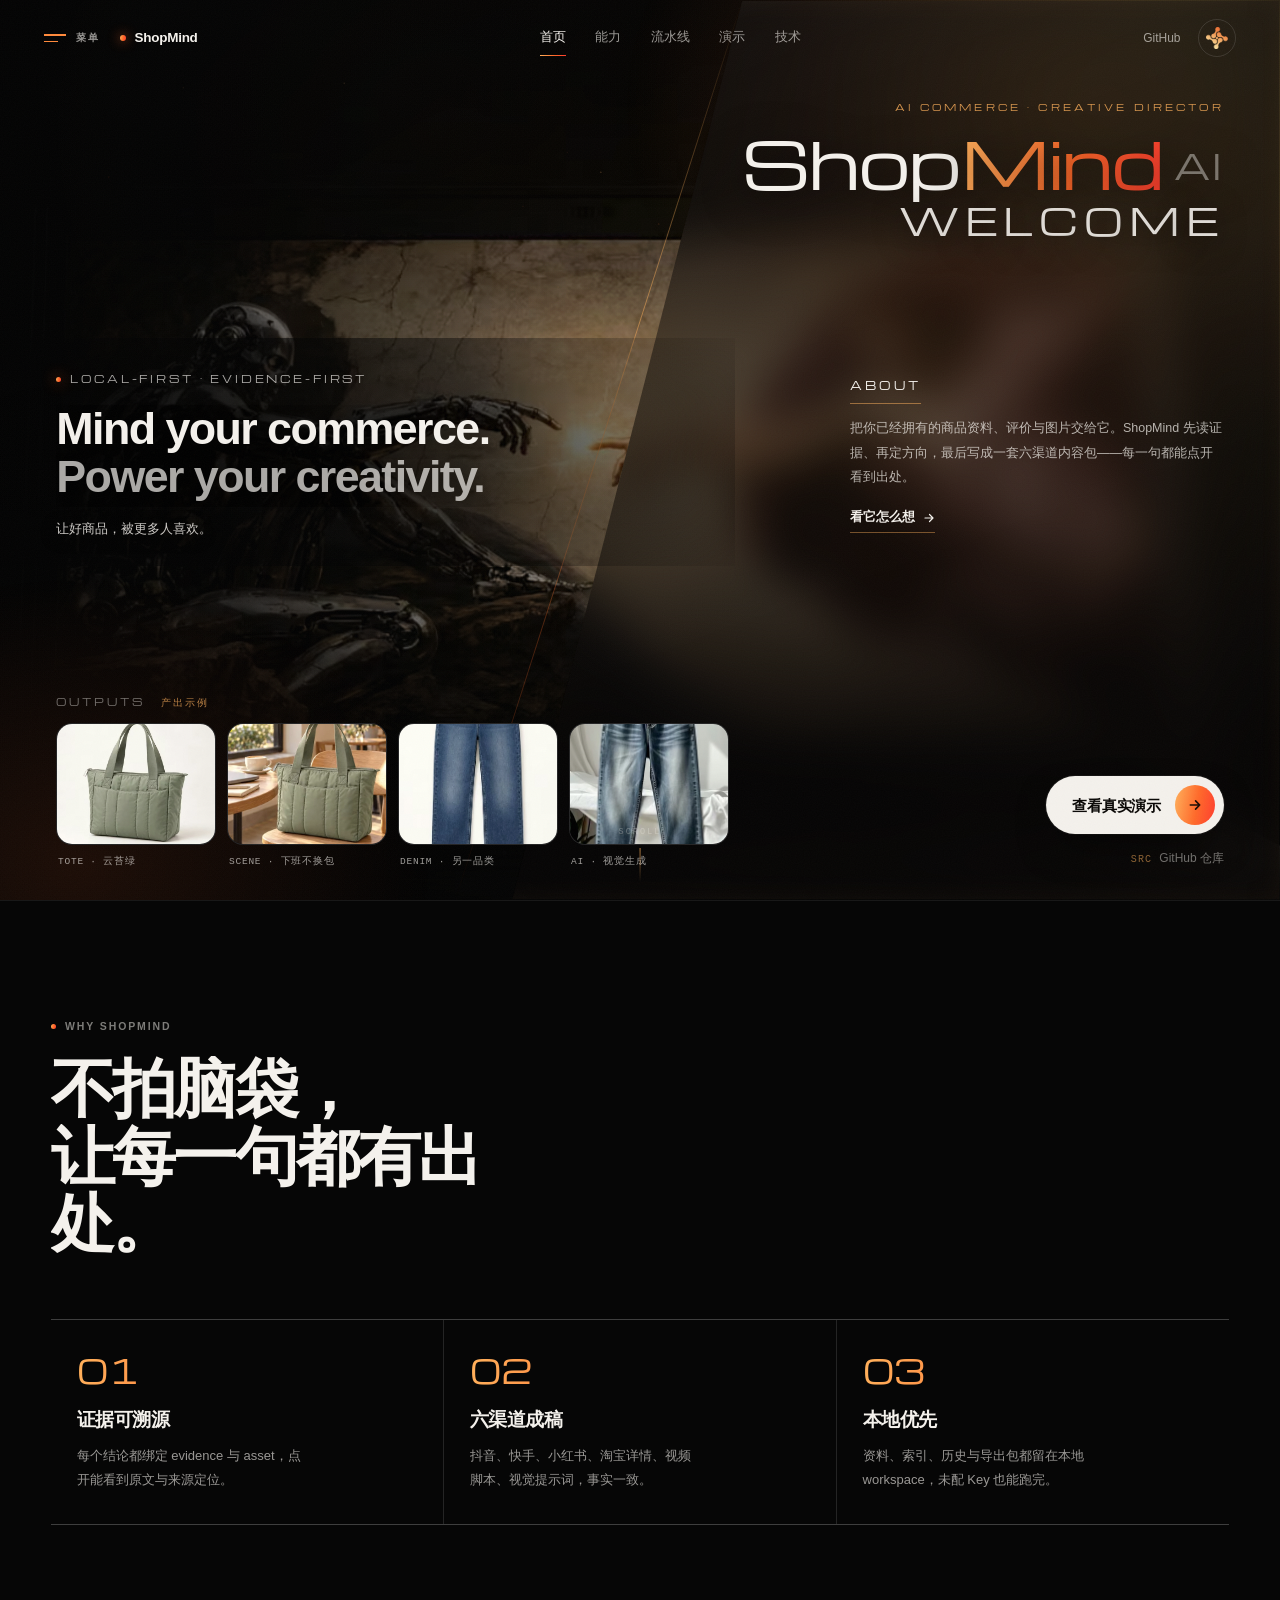
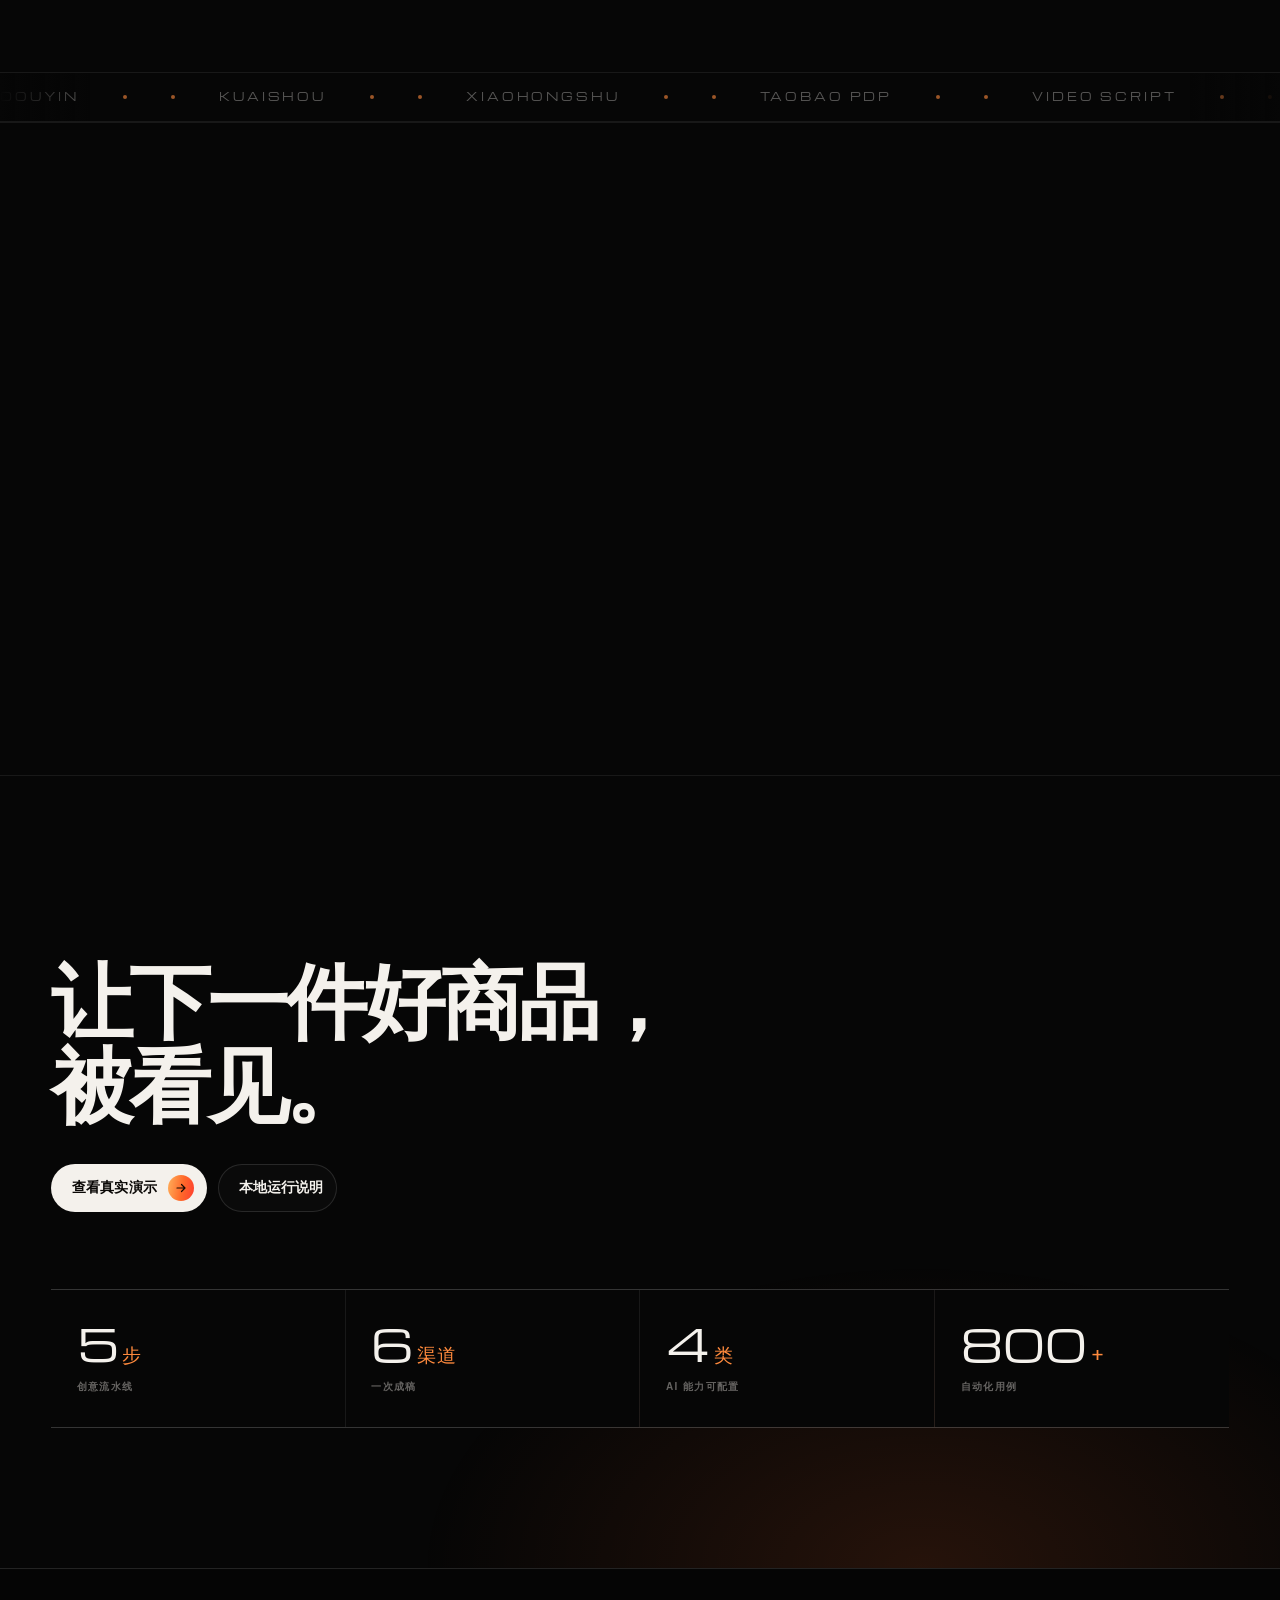
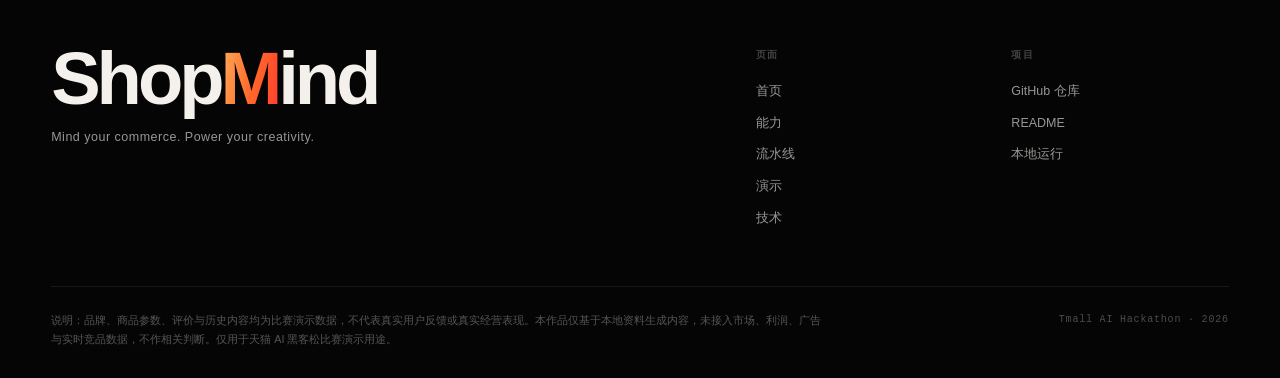
==== commit 7b58ff0e: "docs: 修正品牌标记并重拍演示页截图与录屏 首页 logo 一直是错的。逐像素量了设计真资产 logo.png（431x115）： 真实标记是 4 个两瓣连腰的胶囊 + 1 个中心点、共 9 个弧" ====
--- a/docs/index.html
+++ b/docs/index.html
@@ -6,8 +6,9 @@
 <meta name="description" content="ShopMind 把商品资料、评价与图片，变成可回溯、可审阅的六渠道创意内容包。本地优先、证据先行，一次走完录入到导出的五步流水线。">
 <meta name="theme-color" content="#060606">
 <meta name="view-transition" content="same-origin">
-<link rel="icon" href="./assets/favicon.svg" type="image/svg+xml">
-<link rel="apple-touch-icon" href="./assets/favicon-192.png">
+<link rel="icon" href="./assets/brand/favicon.svg" type="image/svg+xml">
+<link rel="icon" href="./assets/brand/favicon-32.png" sizes="32x32" type="image/png">
+<link rel="apple-touch-icon" href="./assets/brand/favicon-192.png">
 <link rel="preload" href="./assets/fonts/michroma-latin.woff2" as="font" type="font/woff2" crossorigin>
 <link rel="preload" href="./assets/hero-art.avif" as="image" type="image/avif" fetchpriority="high" media="(min-width:901px)">
 <link rel="preload" href="./assets/hero-art-mobile.avif" as="image" type="image/avif" fetchpriority="high" media="(max-width:900px)">
@@ -18,15 +19,7 @@
 
 <div class="intro" id="intro" hidden="" aria-hidden="true">
   <div class="intro-mark" aria-hidden="true">
-    <svg viewBox="0 0 96 96" width="76" height="76"><defs>
-      <linearGradient id="ig" x1="0" y1="0" x2="1" y2="1"><stop offset="0" stop-color="#ffb15c"/><stop offset=".54" stop-color="#ff6a2a"/><stop offset="1" stop-color="#ff3d2e"/></linearGradient>
-    </defs>
-      <circle cx="48" cy="26" r="11" fill="url(#ig)"/>
-      <circle cx="26" cy="62" r="9" fill="url(#ig)" opacity=".82"/>
-      <circle cx="70" cy="62" r="9" fill="url(#ig)" opacity=".9"/>
-      <circle cx="48" cy="48" r="6" fill="#ffe0c2"/>
-      <circle cx="35" cy="37" r="4.5" fill="url(#ig)" opacity=".7"/>
-    </svg>
+    <img src="./assets/brand/mark.png" width="76" height="76" alt="" aria-hidden="true">
   </div>
   <p class="intro-word">ShopMind</p>
   <button class="intro-skip" type="button" data-intro-skip>跳过</button>
@@ -54,14 +47,7 @@
     <div class="header-right">
       <a class="header-gh" href="https://github.com/halou02/shopmind-demo" target="_blank" rel="noopener">GitHub</a>
       <a class="node-logo" href="index.html" aria-label="ShopMind 首页">
-        <svg width="22" height="22" viewBox="0 0 96 96" fill="none" aria-hidden="true">
-          <defs><linearGradient id="nl" x1="0" y1="0" x2="1" y2="1"><stop offset="0" stop-color="#ffb15c"/><stop offset=".54" stop-color="#ff6a2a"/><stop offset="1" stop-color="#ff3d2e"/></linearGradient></defs>
-          <circle cx="48" cy="27" r="10" fill="url(#nl)"/>
-          <circle cx="27" cy="61" r="8" fill="url(#nl)" opacity=".82"/>
-          <circle cx="69" cy="61" r="8" fill="url(#nl)" opacity=".9"/>
-          <circle cx="48" cy="47" r="5.5" fill="#ffe0c2"/>
-          <circle cx="36" cy="38" r="4" fill="url(#nl)" opacity=".7"/>
-        </svg>
+        <img src="./assets/brand/mark.png" width="22" height="22" alt="" aria-hidden="true" class="node-logo-img">
       </a>
     </div>
   </div>
--- a/docs/assets/site.css
+++ b/docs/assets/site.css
@@ -182,6 +182,7 @@
   display:grid;place-items:center;
   transition:border-color .22s,transform .35s var(--ease),background .22s;
 }
+.node-logo img{display:block;width:22px;height:22px}
 .node-logo:hover{border-color:rgba(255,106,42,.68);background:rgba(255,106,42,.06);transform:rotate(9deg)}
 @media(max-width:980px){
   .desktop-nav,.header-gh{display:none}
@@ -810,6 +811,15 @@
   padding-bottom:clamp(32px,4vw,52px);border-bottom:1px solid var(--line-soft);
 }
 .footer-word{margin:0;font-size:clamp(38px,5.8vw,76px);font-weight:900;line-height:.9;letter-spacing:-.055em}
+/* the markup has carried <span class="wm-m"> in all five footers, but the only
+   .wm-m rules were scoped to .hero-wordmark, so it never actually rendered */
+.footer-word .wm-m{
+  background:var(--grad);
+  -webkit-background-clip:text;background-clip:text;color:transparent;
+}
+@supports not ((-webkit-background-clip:text) or (background-clip:text)){
+  .footer-word .wm-m{color:var(--orange-deep);background:none}
+}
 .footer-line{margin-top:14px;font-size:12.5px;letter-spacing:.04em;color:var(--muted)}
 .footer-cols{display:grid;grid-template-columns:1fr 1fr;gap:clamp(20px,3vw,44px)}
 .footer-label{margin:0 0 12px;font-size:10px;font-weight:700;letter-spacing:.18em;text-transform:uppercase;color:var(--ghost)}
@@ -1335,7 +1345,7 @@
 }
 .intro.is-out{opacity:0}
 .intro-mark{animation:introMark 1.05s var(--ease-out-expo) both}
-.intro-mark svg{filter:drop-shadow(0 0 26px rgba(255,106,42,.5))}
+.intro-mark svg,.intro-mark img{filter:drop-shadow(0 0 26px rgba(255,106,42,.5))}
 @keyframes introMark{
   from{opacity:0;transform:scale(.72) translateY(10px)}
   to{opacity:1;transform:none}
